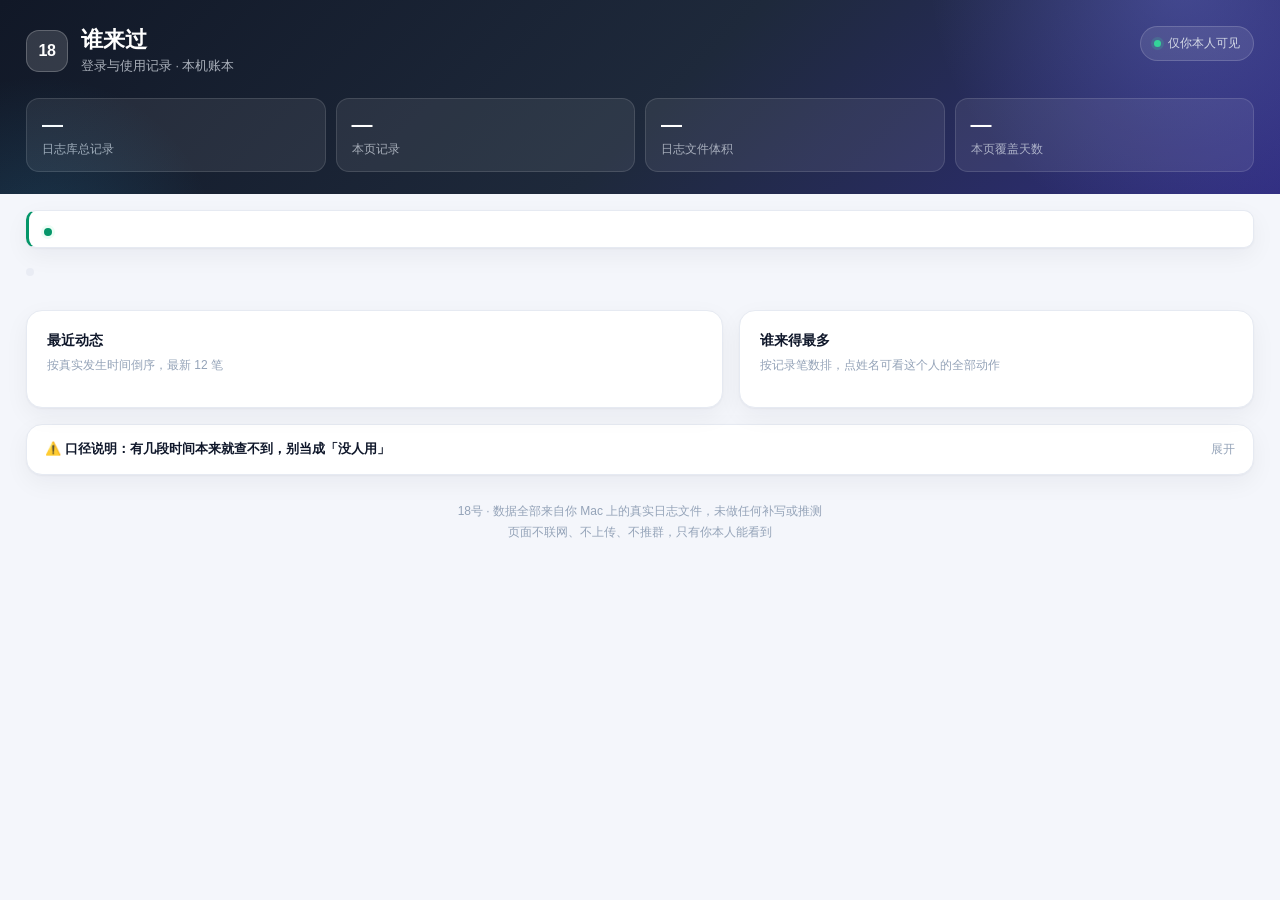
==== server/audit_report_template.html @ f2fed449 "design(audit): 使用记录页整页重构 深色头部+四视图Tab+人物卡+时间线 响应式与键盘可达" ====
<!doctype html>
<html lang="zh-CN">
<head>
<meta charset="utf-8">
<meta name="viewport" content="width=device-width,initial-scale=1">
<title>谁来过 · 登录与使用记录</title>
<style>
:root{
  --ink:#0f172a; --ink2:#475569; --ink3:#94a3b8;
  --bg:#f4f6fb; --surface:#ffffff; --line:#e6eaf2; --line2:#f1f3f9;
  --brand:#4f46e5; --brand-d:#3730a3; --brand-soft:#eef2ff;
  --ok:#059669; --ok-soft:#ecfdf5;
  --warn:#b45309; --warn-soft:#fffbeb;
  --bad:#dc2626; --bad-soft:#fef2f2;
  --info:#2563eb; --info-soft:#eff6ff;
  --purple:#7c3aed; --purple-soft:#f5f3ff;
  --radius:16px; --radius-s:10px;
  --shadow:0 1px 2px rgba(15,23,42,.04), 0 8px 24px rgba(15,23,42,.05);
  --shadow-hover:0 4px 10px rgba(15,23,42,.06), 0 16px 36px rgba(15,23,42,.09);
  --fast:150ms ease; --normal:260ms ease;
}
*{box-sizing:border-box}
[hidden]{display:none!important}
html{-webkit-text-size-adjust:100%}
body{margin:0;background:var(--bg);color:var(--ink);
  font:14px/1.6 -apple-system,BlinkMacSystemFont,"PingFang SC","Microsoft YaHei","Segoe UI",sans-serif;
  -webkit-font-smoothing:antialiased}
:focus-visible{outline:2px solid var(--brand);outline-offset:2px;border-radius:6px}
button,input{font-family:inherit}
.num{font-variant-numeric:tabular-nums;font-feature-settings:"tnum"}

/* ---------- Hero ---------- */
.hero{background:linear-gradient(135deg,#111827 0%,#1e293b 52%,#312e81 100%);color:#fff;position:relative;overflow:hidden}
.hero::before{content:"";position:absolute;width:520px;height:520px;right:-160px;top:-280px;border-radius:50%;
  background:radial-gradient(circle,rgba(129,140,248,.30),rgba(129,140,248,0) 68%);pointer-events:none}
.hero::after{content:"";position:absolute;width:360px;height:360px;left:-140px;bottom:-240px;border-radius:50%;
  background:radial-gradient(circle,rgba(56,189,248,.16),rgba(56,189,248,0) 70%);pointer-events:none}
.hero-in{max-width:1320px;margin:0 auto;padding:26px 26px 22px;position:relative}
.hero-top{display:flex;align-items:flex-start;justify-content:space-between;gap:16px;flex-wrap:wrap}
.brand{display:flex;align-items:center;gap:13px}
.mark{width:42px;height:42px;border-radius:13px;background:rgba(255,255,255,.14);border:1px solid rgba(255,255,255,.22);
  display:grid;place-items:center;font-weight:800;font-size:16px;letter-spacing:-.5px;color:#fff;flex:none}
.brand h1{margin:0;font-size:22px;font-weight:700;letter-spacing:.2px;line-height:1.25}
.brand p{margin:2px 0 0;font-size:12.5px;color:rgba(226,232,240,.72)}
.privacy{display:inline-flex;align-items:center;gap:7px;font-size:12px;color:rgba(226,232,240,.9);
  background:rgba(255,255,255,.09);border:1px solid rgba(255,255,255,.16);padding:7px 13px;border-radius:999px}
.privacy .live{width:7px;height:7px;border-radius:50%;background:#34d399;box-shadow:0 0 0 3px rgba(52,211,153,.18)}
.hero-metrics{display:grid;grid-template-columns:repeat(4,minmax(0,1fr));gap:10px;margin-top:22px}
.hm{background:rgba(255,255,255,.075);border:1px solid rgba(255,255,255,.12);border-radius:13px;padding:12px 15px}
.hm b{display:block;font-size:21px;font-weight:700;line-height:1.25;letter-spacing:.2px}
.hm span{font-size:11.5px;color:rgba(226,232,240,.68)}

/* ---------- Shell ---------- */
.shell{max-width:1320px;margin:0 auto;padding:0 26px 64px}
.fresh{display:flex;align-items:flex-start;gap:10px;margin:16px 0 0;padding:11px 15px;background:var(--surface);
  border:1px solid var(--line);border-left:3px solid var(--ok);border-radius:var(--radius-s);box-shadow:var(--shadow);
  font-size:12.5px;color:var(--ink2);line-height:1.65}
.fresh .live{width:8px;height:8px;border-radius:50%;background:var(--ok);flex:none;margin-top:6px;box-shadow:0 0 0 3px var(--ok-soft)}
.fresh b{color:var(--ink);font-weight:600}
.fresh-body{flex:1;min-width:0}
.fresh-top{display:flex;justify-content:space-between;gap:12px;flex-wrap:wrap}
.fresh-top>span{color:var(--ink2)}
.fresh-meta{margin-top:4px;font-size:11.8px;color:var(--ink3);line-height:1.7}
.fresh-meta b{color:var(--ink2);font-weight:600}

.tabs{display:flex;gap:4px;margin:20px 0 18px;padding:4px;background:#e9ecf4;border-radius:13px;width:fit-content;max-width:100%;overflow-x:auto}
.tab{border:0;background:transparent;color:var(--ink2);padding:9px 18px;border-radius:10px;font-size:13.5px;font-weight:600;
  cursor:pointer;white-space:nowrap;min-height:38px;transition:background var(--fast),color var(--fast),box-shadow var(--fast)}
.tab:hover{color:var(--ink)}
.tab[aria-selected="true"]{background:var(--surface);color:var(--brand-d);box-shadow:0 1px 3px rgba(15,23,42,.10)}
.tab .cnt{display:inline-block;margin-left:6px;font-size:11px;font-weight:700;color:var(--ink3);background:#eef1f7;
  padding:1px 6px;border-radius:999px}
.tab[aria-selected="true"] .cnt{background:var(--brand-soft);color:var(--brand-d)}

h2.sec{font-size:16px;margin:0 0 12px;font-weight:700;display:flex;align-items:center;gap:9px;flex-wrap:wrap}
h2.sec .hint{font-size:12px;font-weight:400;color:var(--ink3)}
.panel{background:var(--surface);border:1px solid var(--line);border-radius:var(--radius);box-shadow:var(--shadow);padding:18px 20px;margin-bottom:16px}
.panel h3{margin:0 0 4px;font-size:14px;font-weight:700}
.panel .cap{margin:0 0 14px;font-size:12px;color:var(--ink3)}

/* ---------- KPI ---------- */
.kpis{display:grid;grid-template-columns:repeat(4,minmax(0,1fr));gap:12px;margin-bottom:16px}
.kpi{background:var(--surface);border:1px solid var(--line);border-radius:var(--radius);padding:17px 18px;
  box-shadow:var(--shadow);position:relative;overflow:hidden}
.kpi::before{content:"";position:absolute;left:0;top:0;bottom:0;width:3px;background:var(--brand)}
.kpi.k-ok::before{background:var(--ok)} .kpi.k-warn::before{background:var(--warn)} .kpi.k-info::before{background:var(--info)}
.kpi .lab{font-size:12px;color:var(--ink2);display:flex;align-items:center;gap:6px}
.kpi .val{font-size:30px;font-weight:700;line-height:1.25;margin:5px 0 1px;letter-spacing:-.5px}
.kpi .sub{font-size:11.5px;color:var(--ink3)}

.grid2{display:grid;grid-template-columns:1.15fr .85fr;gap:16px}
.grid2>.panel{margin-bottom:0}

/* ---------- Timeline ---------- */
.tl{list-style:none;margin:0;padding:0 0 0 4px;max-height:400px;overflow:auto}
.tl-item{display:flex;gap:13px;position:relative;padding:0 0 15px}
.tl-item:not(:last-child)::before{content:"";position:absolute;left:5px;top:13px;bottom:-2px;width:1px;background:var(--line)}
.tl .dot{width:11px;height:11px;border-radius:50%;flex:none;margin-top:5px;background:var(--ink3);
  box-shadow:0 0 0 3px #fff,0 0 0 4px var(--line)}
.tl .dot.s-ok{background:var(--ok)} .tl .dot.s-bad{background:var(--bad)}
.tl .dot.s-info{background:var(--info)} .tl .dot.s-purple{background:var(--purple)}
.tl .dot.s-warn{background:var(--warn)}
.tl-main{min-width:0;flex:1}
.tl-top{display:flex;align-items:center;gap:8px;flex-wrap:wrap}
.tl-top b{font-size:13px;font-weight:650}
.tl-top time{font-size:11.5px;color:var(--ink3);margin-left:auto;font-variant-numeric:tabular-nums;white-space:nowrap}
.tl-sub{font-size:12px;color:var(--ink2);margin-top:2px;overflow:hidden;text-overflow:ellipsis;white-space:nowrap}
.tl-empty{color:var(--ink3);font-size:13px;padding:18px 0}

.pill{display:inline-flex;align-items:center;gap:4px;font-size:11px;font-weight:650;padding:2px 9px;border-radius:999px;
  background:#f1f5f9;color:var(--ink2);white-space:nowrap}
.pill.s-ok{background:var(--ok-soft);color:var(--ok)}
.pill.s-bad{background:var(--bad-soft);color:var(--bad)}
.pill.s-info{background:var(--info-soft);color:var(--info)}
.pill.s-purple{background:var(--purple-soft);color:var(--purple)}
.pill.s-warn{background:var(--warn-soft);color:var(--warn)}
.pill.s-mute{background:#f1f5f9;color:var(--ink2)}

/* ---------- Rank ---------- */
.rank{list-style:none;margin:0;padding:0}
.rank li{display:flex;align-items:center;gap:10px;padding:8px 0;border-bottom:1px solid var(--line2)}
.rank li:last-child{border-bottom:0}
.rank .nm{width:76px;flex:none;font-size:12.5px;font-weight:600;overflow:hidden;text-overflow:ellipsis;white-space:nowrap}
.rank .bar{flex:1;height:7px;border-radius:99px;background:#eef1f7;overflow:hidden}
.rank .bar i{display:block;height:100%;border-radius:99px;background:linear-gradient(90deg,#6366f1,#4f46e5)}
.rank .v{width:34px;text-align:right;font-size:12px;color:var(--ink2);font-variant-numeric:tabular-nums}

/* ---------- 说明折叠 ---------- */
details.notes{background:var(--surface);border:1px solid var(--line);border-radius:var(--radius);box-shadow:var(--shadow);margin-bottom:16px}
details.notes summary{cursor:pointer;padding:14px 18px;font-size:13px;font-weight:650;display:flex;align-items:center;gap:9px;list-style:none}
details.notes summary::-webkit-details-marker{display:none}
details.notes summary::after{content:"展开";margin-left:auto;font-size:11.5px;color:var(--ink3);font-weight:500}
details.notes[open] summary::after{content:"收起"}
details.notes .notes-body{padding:0 18px 16px;border-top:1px solid var(--line2)}
.warnbox{background:var(--bad-soft);border:1px solid #fecaca;border-radius:var(--radius-s);padding:12px 15px;margin-top:14px}
.warnbox h4{margin:0 0 7px;font-size:13px;color:#b91c1c}
.warnbox ul{margin:0;padding-left:19px;color:#991b1b;font-size:12.5px;line-height:1.85}
.okbox{background:var(--ok-soft);border:1px solid #a7f3d0;border-radius:var(--radius-s);padding:11px 15px;margin-top:10px;
  color:#065f46;font-size:12.5px;line-height:1.8}

/* ---------- 人物卡 ---------- */
.people{display:grid;grid-template-columns:repeat(auto-fill,minmax(270px,1fr));gap:12px}
.pcard{background:var(--surface);border:1px solid var(--line);border-radius:var(--radius);box-shadow:var(--shadow);
  padding:15px 16px;cursor:pointer;transition:transform var(--normal),box-shadow var(--normal),border-color var(--normal);text-align:left;width:100%}
.pcard:hover{transform:translateY(-2px);box-shadow:var(--shadow-hover);border-color:#c7d2fe}
.pcard:focus-visible{outline:2px solid var(--brand);outline-offset:2px}
.pc-head{display:flex;align-items:center;gap:10px}
.avatar{width:36px;height:36px;border-radius:11px;background:var(--brand-soft);color:var(--brand-d);
  display:grid;place-items:center;font-weight:700;font-size:14px;flex:none}
.pc-head .who{min-width:0}
.pc-head .who b{display:block;font-size:14px;font-weight:650;overflow:hidden;text-overflow:ellipsis;white-space:nowrap}
.pc-head .who span{font-size:11.5px;color:var(--ink3)}
.pc-stats{display:grid;grid-template-columns:repeat(3,1fr);gap:6px;margin:13px 0 11px;padding:10px 0;
  border-top:1px solid var(--line2);border-bottom:1px solid var(--line2)}
.pc-stats div{text-align:center}
.pc-stats b{display:block;font-size:17px;font-weight:700;line-height:1.3}
.pc-stats span{font-size:11px;color:var(--ink3)}
.pc-last{font-size:12px;color:var(--ink2);min-height:36px;overflow:hidden;display:-webkit-box;-webkit-line-clamp:2;-webkit-box-orient:vertical}
.pc-last em{font-style:normal;color:var(--ink3)}
.pc-foot{display:flex;align-items:center;justify-content:space-between;margin-top:10px;font-size:11.5px;color:var(--brand);font-weight:600}
.pc-foot .dev{color:var(--ink3);font-weight:400;max-width:52%;overflow:hidden;text-overflow:ellipsis;white-space:nowrap}

/* ---------- 表格 ---------- */
.tblwrap{overflow:auto;border-radius:var(--radius);border:1px solid var(--line);background:var(--surface);box-shadow:var(--shadow)}
table{width:100%;border-collapse:separate;border-spacing:0;font-size:13px}
th,td{padding:10px 13px;text-align:left;border-bottom:1px solid var(--line2);white-space:nowrap}
th{background:#fafbfe;color:var(--ink2);font-weight:650;font-size:12px;position:sticky;top:0;z-index:1;
  border-bottom:1px solid var(--line)}
tbody tr:last-child td{border-bottom:0}
tbody tr:hover td{background:#f8faff}
td.num,th.num{text-align:right;font-variant-numeric:tabular-nums}
.muted{color:var(--ink3)}
.tblwrap .empty{text-align:center;color:var(--ink3);padding:30px 0}
.nameinput{border:1px solid var(--line);border-radius:8px;padding:6px 9px;font-size:12px;width:130px;background:#fff;color:var(--ink)}
.nameinput:focus{border-color:var(--brand);outline:none;box-shadow:0 0 0 3px var(--brand-soft)}
.tlink{border:0;background:transparent;color:var(--brand);font-weight:650;font-size:13px;cursor:pointer;padding:2px 4px;border-radius:6px}
.tlink:hover{background:var(--brand-soft)}

/* ---------- 筛选工具条 ---------- */
.toolbar{background:var(--surface);border:1px solid var(--line);border-radius:var(--radius);box-shadow:var(--shadow);padding:14px 16px;margin-bottom:14px}
.frow{display:flex;align-items:center;gap:8px;flex-wrap:wrap;margin-bottom:9px}
.frow:last-child{margin-bottom:0}
.flabel{font-size:11.5px;color:var(--ink3);width:52px;flex:none;font-weight:600}
.fbtn{border:1px solid var(--line);background:#fff;color:var(--ink2);padding:6px 13px;border-radius:999px;
  cursor:pointer;font-size:12.5px;min-height:32px;transition:background var(--fast),color var(--fast),border-color var(--fast)}
.fbtn:hover{border-color:#c7d2fe;color:var(--brand-d)}
.fbtn.on{background:var(--brand);color:#fff;border-color:var(--brand)}
.qinput{border:1px solid var(--line);border-radius:999px;padding:7px 15px;font-size:12.5px;width:260px;background:#fff;color:var(--ink)}
.qinput:focus{border-color:var(--brand);outline:none;box-shadow:0 0 0 3px var(--brand-soft)}
.clear{background:var(--bad-soft);color:var(--bad);border-color:#fecaca}
.clear:hover{background:#fee2e2;color:var(--bad)}
.now{font-size:12.5px;color:var(--ink2);margin:10px 2px 0;font-variant-numeric:tabular-nums}

.foot{margin-top:26px;color:var(--ink3);font-size:12px;text-align:center;line-height:1.8}

@media(max-width:900px){
  .grid2{grid-template-columns:1fr}
  .kpis{grid-template-columns:repeat(2,minmax(0,1fr))}
  .hero-metrics{grid-template-columns:repeat(2,minmax(0,1fr))}
}
@media(max-width:640px){
  .hero-in{padding:20px 16px 18px}
  .shell{padding:0 14px 48px}
  .brand h1{font-size:19px}
  .hero-metrics{gap:8px;margin-top:18px}
  .hm{padding:10px 12px}.hm b{font-size:18px}
  .tabs{width:100%}
  .tab{flex:1;padding:9px 8px;font-size:12.5px}
  h2.sec .hint{flex-basis:100%;font-size:11.5px;line-height:1.5}
  .kpis{gap:9px}.kpi{padding:14px}.kpi .val{font-size:25px}
  .people{grid-template-columns:1fr}
  .panel{padding:15px}
  .frow{gap:6px}.flabel{width:100%}.qinput{width:100%}
  .fbtn{padding:6px 11px;font-size:12px}
  .fresh{font-size:12px}
}
@media(prefers-reduced-motion:reduce){*{transition:none!important;animation:none!important;scroll-behavior:auto!important}}
</style>
</head>
<body>

<header class="hero">
  <div class="hero-in">
    <div class="hero-top">
      <div class="brand">
        <span class="mark">18</span>
        <div><h1 id="heroTitle">谁来过</h1><p id="heroSub">登录与使用记录 · 本机账本</p></div>
      </div>
      <div class="privacy"><span class="live"></span>仅你本人可见</div>
    </div>
    <div class="hero-metrics">
      <div class="hm"><b class="num" id="mTotal">—</b><span>日志库总记录</span></div>
      <div class="hm"><b class="num" id="mShown">—</b><span>本页记录</span></div>
      <div class="hm"><b class="num" id="mSize">—</b><span>日志文件体积</span></div>
      <div class="hm"><b class="num" id="mWindow">—</b><span>本页覆盖天数</span></div>
    </div>
  </div>
</header>

<div class="shell">
  <div class="fresh"><span class="live"></span><div class="fresh-body" id="freshText"></div></div>

  <nav class="tabs" role="tablist" aria-label="视图切换" id="tabs"></nav>

  <!-- 概览 -->
  <section class="panel-view" id="p-overview" data-k="overview" role="tabpanel" aria-labelledby="t-overview">
    <div class="kpis" id="kpis"></div>
    <div class="grid2">
      <div class="panel">
        <h3>最近动态</h3>
        <p class="cap">按真实发生时间倒序，最新 12 笔</p>
        <ul class="tl" id="timeline"></ul>
      </div>
      <div class="panel">
        <h3>谁来得最多</h3>
        <p class="cap">按记录笔数排，点姓名可看这个人的全部动作</p>
        <ul class="rank" id="rank"></ul>
      </div>
    </div>
    <details class="notes" style="margin-top:16px">
      <summary>⚠️ 口径说明：有几段时间本来就查不到，别当成「没人用」</summary>
      <div class="notes-body">
        <div class="warnbox">
          <h4>这些时间段查不到</h4>
          <ul>
            <li><b>库存查询</b>：在「新版留痕」开始之前，登录是网页自己认的，<b>一条记录都没有</b>，历史补不回来。</li>
            <li><b>数据看板</b>：2026-11-12 21:44 改成不联网登录之后，到「新版留痕」开始之前，这段时间也是空的。</li>
            <li>老记录<b>只有「哪个账号 + 什么时候」</b>；2026-11-13 起库存查询新增一笔「做了什么」（搜了什么词、查了哪个串码），只有新记录才有这一列。</li>
            <li>请求经隧道转进 Mac，真实来源地址一律是 127.0.0.1，<b>看不到是谁的手机、在哪个地方</b>；设备编号可在「按设备」里自己备注。</li>
            <li>标「延迟补报」的条目：真实发生时间按手机当时那一刻算，Mac 是后来才收到的，两个时间都列出来了。</li>
            <li><b>本页默认只装最近 30 天</b>：更早的记录一条没删，全在你这台 Mac 的日志文件里；想看哪段时间、哪个人，跟 18号 说一声就单独导一份。</li>
          </ul>
        </div>
        <div class="okbox">✅ 「新版留痕」从 2026-11-13 起生效：登录 / 输错密码 / 退出 / 打开页面会记一笔；库存查询再加<b>搜了什么、查了哪个串码</b>。<b>不记密码、不记库存数值</b>；登录本身仍不联网，断网照样能进。</div>
      </div>
    </details>
  </section>

  <!-- 按人 -->
  <section class="panel-view" id="p-people" data-k="people" role="tabpanel" aria-labelledby="t-people" hidden>
    <h2 class="sec">按人看 <span class="hint">点任意一张卡片 → 直接看这个人进系统后都干了啥</span></h2>
    <div class="people" id="people"></div>
  </section>

  <!-- 按设备 -->
  <section class="panel-view" id="p-devices" data-k="devices" role="tabpanel" aria-labelledby="t-devices" hidden>
    <h2 class="sec">按设备看 <span class="hint">备注只存在你这台电脑的浏览器里，别人看不到</span></h2>
    <div class="tblwrap"><table>
      <thead><tr><th>设备编号</th><th>备注（可改）</th><th class="num">次数</th><th>用过的账号</th><th>最近一次</th><th>设备大概样子</th></tr></thead>
      <tbody id="byDevice"></tbody>
    </table></div>
  </section>

  <!-- 明细 -->
  <section class="panel-view" id="p-detail" data-k="detail" role="tabpanel" aria-labelledby="t-detail" hidden>
    <h2 class="sec">每一笔明细 <span class="hint">全部字段都来自本机真实日志</span></h2>
    <div class="toolbar" id="toolbar"></div>
    <div class="now" id="now"></div>
    <div class="tblwrap"><table>
      <thead><tr><th>真实发生时间</th><th>来源</th><th>系统</th><th>账号</th><th>动作</th><th>做了什么</th><th>门店</th><th>设备</th><th>设备大概样子</th><th>备注</th></tr></thead>
      <tbody id="detail"></tbody>
    </table></div>
  </section>

  <div class="foot">18号 · 数据全部来自你 Mac 上的真实日志文件，未做任何补写或推测<br>页面不联网、不上传、不推群，只有你本人能看到</div>
</div>

<script>
var D = __DATA__;
var M = D.meta || {};
var SYS = D.sysCn || {};
var NAMEKEY = 'sb_audit_device_names_v1';
var names = {};
try { names = JSON.parse(localStorage.getItem(NAMEKEY) || '{}') || {}; } catch (e) { names = {}; }
var TODAY = (D.generatedAt || '').slice(0, 10);

function esc(s) { return String(s == null ? '' : s).replace(/[&<>"']/g, function (c) {
  return { '&': '&amp;', '<': '&lt;', '>': '&gt;', '"': '&quot;', "'": '&#39;' }[c]; }); }
function nm(dev) { return names[dev] || ''; }
function saveNames() { try { localStorage.setItem(NAMEKEY, JSON.stringify(names)); } catch (e) {} }
function sysName(k) { return SYS[k] || k; }
function short(s, n) { s = String(s || ''); return s.length > n ? s.slice(0, n) + '…' : s; }
function num(n) { return String(n).replace(/\B(?=(\d{3})+(?!\d))/g, ','); }

var BIZ = { '搜库存': 1, '查串码': 1, '看明细': 1, '导出': 1, '复制': 1 };
var STYLE = {
  '登录成功': 'ok', '账号或密码错误': 'bad', '尝试太频繁': 'bad',
  '退出登录': 'mute', '打开页面': 'mute',
  '搜库存': 'info', '看明细': 'info', '查串码': 'purple', '导出': 'warn', '复制': 'warn'
};
function isBiz(r) { return !!BIZ[r.act] || !!r.info; }
function styleOf(r) { return STYLE[r.act] || (isBiz(r) ? 'info' : 'mute'); }

/* ---------- 顶部 ---------- */
if (M.person) {
  document.getElementById('heroTitle').textContent = M.person + ' · 使用记录';
  document.getElementById('heroSub').textContent = '专属清单 · 本机账本 · 仅你本人可见';
  document.title = M.person + ' · 使用记录';
}
document.getElementById('mTotal').textContent = num(M.totalAll == null ? D.rows.length : M.totalAll);
document.getElementById('mShown').textContent = num(D.rows.length);
document.getElementById('mSize').textContent = M.logSize || '—';
document.getElementById('mWindow').textContent = M.windowDays ? M.windowDays + ' 天' : '全部';
document.getElementById('freshText').innerHTML =
  '<div class="fresh-top"><b>数据来自本机真实日志</b><span>本页生成：<b>' + esc(D.generatedAt) + '</b></span></div>' +
  '<div class="fresh-meta">日志库最后一条真实记录：<b>' + esc(D.lastAt) + '</b> · 最早一条：<b>' + esc(M.earliestAll || '—') + '</b> · ' +
  (M.windowDays
    ? '本页只装最近 ' + M.windowDays + ' 天，更早的记录一条没删，都在日志里，说一声单独导一份。'
    : '本页装了日志库全部历史。') + '</div>';

/* ---------- 聚合 ---------- */
var pm = {};
D.rows.forEach(function (r) {
  var k = r.acct || '(空)';
  if (!pm[k]) pm[k] = { name: k, n: 0, login: 0, search: 0, trace: 0, biz: 0,
    last: r.at, lastAct: r.act, lastInfo: r.info, sys: {}, devs: {} };
  var v = pm[k];
  v.n++;
  if (isBiz(r)) {
    v.biz++;
    if (r.act === '搜库存') v.search++;
    else if (r.act === '查串码') v.trace++;
  } else v.login++;
  if (r.at > v.last) { v.last = r.at; v.lastAct = r.act; v.lastInfo = r.info; }
  v.sys[sysName(r.sys)] = 1;
  if (r.dev) v.devs[r.dev] = 1;
});
var peopleByRecent = Object.keys(pm).sort(function (a, b) { return pm[b].last > pm[a].last ? 1 : -1; });
var peopleByCount = Object.keys(pm).sort(function (a, b) { return pm[b].n - pm[a].n; });
var todayRows = D.rows.filter(function (r) { return r.at.slice(0, 10) === TODAY; });
var bizRows = D.rows.filter(isBiz);

/* ---------- KPI ---------- */
var KPIS = [
  ['k-brand', TODAY + ' 当天记录', todayRows.length, '条', '按真实发生时间统计'],
  ['k-ok', '业务动作', bizRows.length, '笔', '搜库存 / 查串码等'],
  ['k-info', '不同账号', D.accounts.length, '个', '本页出现过的姓名'],
  ['k-warn', '不同设备', D.devices.length, '台', '可在「按设备」里备注']
];
document.getElementById('kpis').innerHTML = KPIS.map(function (k) {
  return '<div class="kpi ' + k[0] + '"><div class="lab">' + esc(k[1]) + '</div>' +
    '<div class="val num">' + num(k[2]) + '</div><div class="sub">' + esc(k[3]) + ' · ' + esc(k[4]) + '</div></div>';
}).join('');

/* ---------- 时间线 ---------- */
document.getElementById('timeline').innerHTML = D.rows.slice(0, 12).map(function (r) {
  var extra = [r.info, sysName(r.sys), r.dev && nm(r.dev) ? nm(r.dev) : ''].filter(Boolean).join(' · ');
  return '<li class="tl-item"><span class="dot s-' + styleOf(r) + '"></span><div class="tl-main">' +
    '<div class="tl-top"><b>' + esc(r.acct) + '</b>' +
    '<span class="pill s-' + styleOf(r) + '">' + esc(r.act) + '</span>' +
    (r.delay ? '<span class="pill s-warn">延迟补报</span>' : '') +
    '<time>' + esc(r.at) + '</time></div>' +
    '<div class="tl-sub">' + esc(extra || r.src) + '</div></div></li>';
}).join('') || '<div class="tl-empty">暂无记录</div>';

/* ---------- 排行 ---------- */
var maxN = peopleByCount.length ? pm[peopleByCount[0]].n : 1;
document.getElementById('rank').innerHTML = peopleByCount.slice(0, 7).map(function (k) {
  var v = pm[k];
  return '<li><span class="nm"><button class="tlink" data-person="' + esc(k) + '">' + esc(k) + '</button></span>' +
    '<span class="bar"><i style="width:' + Math.max(4, v.n / maxN * 100) + '%"></i></span>' +
    '<span class="v num">' + v.n + '</span></li>';
}).join('') || '<div class="tl-empty">暂无记录</div>';

/* ---------- 人物卡 ---------- */
document.getElementById('people').innerHTML = peopleByRecent.map(function (k) {
  var v = pm[k], devKeys = Object.keys(v.devs);
  var devLabel = devKeys.map(function (d) { return nm(d) || d.slice(0, 8); }).slice(0, 2).join('、');
  var last = v.lastAct + (v.lastInfo ? ' · ' + v.lastInfo : '');
  return '<button class="pcard" data-person="' + esc(k) + '" aria-label="查看 ' + esc(k) + ' 的全部动作">' +
    '<div class="pc-head"><span class="avatar">' + esc(k.slice(0, 1)) + '</span>' +
    '<span class="who"><b>' + esc(k) + '</b><span>最近 ' + esc(v.last) + '</span></span></div>' +
    '<div class="pc-stats"><div><b class="num">' + v.login + '</b><span>登录 / 退出</span></div>' +
    '<div><b class="num">' + v.search + '</b><span>搜库存</span></div>' +
    '<div><b class="num">' + v.trace + '</b><span>查串码</span></div></div>' +
    '<div class="pc-last"><em>最近做了什么：</em>' + esc(short(last, 52)) + '</div>' +
    '<div class="pc-foot"><span>看全部 ' + v.n + ' 笔 →</span><span class="dev">' + esc(devLabel || '—') + '</span></div>' +
    '</button>';
}).join('') || '<div class="tl-empty">暂无记录</div>';

/* ---------- 设备 ---------- */
var dm = {};
D.rows.forEach(function (r) {
  if (!r.dev) return;
  if (!dm[r.dev]) dm[r.dev] = { n: 0, last: r.at, acct: {}, ua: r.ua };
  dm[r.dev].n++;
  if (r.at > dm[r.dev].last) dm[r.dev].last = r.at;
  dm[r.dev].acct[r.acct] = 1;
});
document.getElementById('byDevice').innerHTML = Object.keys(dm)
  .sort(function (a, b) { return dm[b].last > dm[a].last ? 1 : -1; }).map(function (d) {
    var v = dm[d];
    return '<tr><td><span class="pill s-info">' + esc(d.slice(0, 14)) + '</span></td>' +
      '<td><input class="nameinput" data-dev="' + esc(d) + '" value="' + esc(nm(d)) + '" placeholder="填个名字" aria-label="设备备注"></td>' +
      '<td class="num">' + v.n + '</td><td>' + esc(Object.keys(v.acct).join('、')) + '</td>' +
      '<td class="num">' + esc(v.last) + '</td><td class="muted">' + esc(v.ua) + '</td></tr>';
  }).join('') || '<tr><td colspan="6" class="empty">新版留痕开始后，有人用过就会出现在这里</td></tr>';
document.getElementById('byDevice').addEventListener('input', function (e) {
  if (!e.target.classList.contains('nameinput')) return;
  names[e.target.dataset.dev] = e.target.value.trim();
  saveNames();
  renderDetail();
});

/* ---------- 明细筛选 ---------- */
var st = { sys: 'all', range: 'all', kind: 'all', person: '', q: '' };
var GROUPS = [
  ['sys', '系统', [['all', '全部'], ['board', '数据看板'], ['board_old', '看板(旧版)'], ['inventory', '库存查询'], ['mms', '会员系统']]],
  ['range', '时间', [['all', '本页全部'], ['today', '今天'], ['7', '近 7 天'], ['30', '近 30 天']]],
  ['kind', '动作', [['all', '全部'], ['login', '登录 / 退出'], ['biz', '搜了 / 查了什么']]]
];
function drawToolbar() {
  var h = GROUPS.map(function (g) {
    return '<div class="frow"><span class="flabel">' + g[1] + '</span>' + g[2].map(function (o) {
      return '<button class="fbtn ' + (st[g[0]] === o[0] ? 'on' : '') + '" data-g="' + g[0] + '" data-k="' + o[0] + '">' + o[1] + '</button>';
    }).join('') + '</div>';
  }).join('');
  h += '<div class="frow"><span class="flabel">查找</span>' +
    '<input class="qinput" id="q" type="search" value="' + esc(st.q) + '" placeholder="姓名 / 搜索词 / 串码 / 设备" aria-label="查找记录">' +
    (st.person ? '<button class="fbtn clear" data-clear="1">正在看：' + esc(st.person) + ' × 清除</button>' : '') + '</div>';
  document.getElementById('toolbar').innerHTML = h;
}
function pad(x) { return (x < 10 ? '0' : '') + x; }
function dayStr(d) {
  return d.getFullYear() + '-' + pad(d.getMonth() + 1) + '-' + pad(d.getDate()) + ' ' +
    pad(d.getHours()) + ':' + pad(d.getMinutes()) + ':' + pad(d.getSeconds());
}
function cutoff(range) {
  if (range === 'today') { var d = new Date(); d.setHours(0, 0, 0, 0); return dayStr(d); }
  if (range === '7' || range === '30') return dayStr(new Date(Date.now() - Number(range) * 86400000));
  return '';
}
function renderDetail() {
  var cut = cutoff(st.range), q = st.q.trim().toLowerCase();
  var rows = D.rows.filter(function (r) {
    if (st.sys !== 'all' && r.sys !== st.sys) return false;
    if (st.kind === 'biz' && !isBiz(r)) return false;
    if (st.kind === 'login' && isBiz(r)) return false;
    if (st.person && r.acct !== st.person) return false;
    if (cut && r.at !== '-' && r.at < cut) return false;
    if (q) {
      var hay = [r.at, r.src, sysName(r.sys), r.acct, r.act, r.info, r.store, r.dev, r.ua, nm(r.dev)].join(' ').toLowerCase();
      if (hay.indexOf(q) < 0) return false;
    }
    return true;
  });
  document.getElementById('now').textContent = '当前显示 ' + num(rows.length) + ' 条 / 本页共 ' + num(D.rows.length) + ' 条' +
    (st.person ? '（只看 ' + st.person + '）' : '');
  document.getElementById('detail').innerHTML = rows.map(function (r) {
    var late = r.delay ? ' <span class="pill s-warn" title="Mac 收到时间 ' + esc(r.recv) + '">延迟补报 → ' + esc(r.recv) + '</span>' : '';
    var dev = r.dev ? '<span class="pill s-info">' + esc(r.dev.slice(0, 14)) + '</span>' : '<span class="muted">—</span>';
    return '<tr><td class="num">' + esc(r.at) + late + '</td>' +
      '<td><span class="pill ' + (r.src === '新版留痕' ? 's-ok' : 's-mute') + '">' + esc(r.src) + '</span></td>' +
      '<td>' + esc(sysName(r.sys)) + '</td><td><b>' + esc(r.acct) + '</b></td>' +
      '<td><span class="pill s-' + styleOf(r) + '">' + esc(r.act) + '</span></td>' +
      '<td class="muted">' + esc(r.info || '—') + '</td>' +
      '<td>' + esc(r.store || '—') + '</td><td>' + dev + '</td>' +
      '<td class="muted">' + esc(r.ua) + '</td><td>' + (r.dev && nm(r.dev) ? '<b>' + esc(nm(r.dev)) + '</b>' : '') + '</td></tr>';
  }).join('') || '<tr><td colspan="10" class="empty">这个筛选下暂无记录</td></tr>';
}
document.getElementById('toolbar').addEventListener('click', function (e) {
  if (e.target.tagName !== 'BUTTON') return;
  if (e.target.dataset.clear) st.person = '';
  else { var g = e.target.dataset.g, k = e.target.dataset.k; if (!g) return; st[g] = k; }
  drawToolbar(); renderDetail();
});
document.getElementById('toolbar').addEventListener('input', function (e) {
  if (e.target.id !== 'q') return;
  st.q = e.target.value; renderDetail();
});

/* ---------- Tab ---------- */
var TABS = [['overview', '概览'], ['people', '按人看'], ['devices', '按设备'], ['detail', '每一笔明细']];
function showTab(k) {
  Array.prototype.forEach.call(document.querySelectorAll('.tab'), function (b) {
    b.setAttribute('aria-selected', b.dataset.k === k ? 'true' : 'false');
  });
  Array.prototype.forEach.call(document.querySelectorAll('.panel-view'), function (p) {
    p.hidden = p.dataset.k !== k;
  });
}
document.getElementById('tabs').innerHTML = TABS.map(function (t, i) {
  var c = t[0] === 'people' ? peopleByRecent.length : (t[0] === 'devices' ? Object.keys(dm).length : (t[0] === 'detail' ? D.rows.length : 0));
  return '<button class="tab" id="t-' + t[0] + '" role="tab" data-k="' + t[0] + '" aria-controls="p-' + t[0] + '"' +
    ' aria-selected="' + (i === 0) + '">' + t[1] + (c ? '<span class="cnt num">' + num(c) + '</span>' : '') + '</button>';
}).join('');
document.getElementById('tabs').addEventListener('click', function (e) {
  if (!e.target.classList.contains('tab')) return;
  showTab(e.target.dataset.k);
});
document.getElementById('tabs').addEventListener('keydown', function (e) {
  if (e.key !== 'ArrowLeft' && e.key !== 'ArrowRight') return;
  var bs = Array.prototype.slice.call(document.querySelectorAll('.tab'));
  var i = bs.indexOf(document.activeElement); if (i < 0) return;
  var j = (i + (e.key === 'ArrowRight' ? 1 : -1) + bs.length) % bs.length;
  bs[j].focus(); showTab(bs[j].dataset.k); e.preventDefault();
});

/* 点姓名 / 人物卡 → 明细只看这个人 */
function openPerson(k) {
  st.person = k; st.sys = 'all'; st.range = 'all'; st.kind = 'all'; st.q = '';
  drawToolbar(); renderDetail(); showTab('detail');
  document.getElementById('p-detail').scrollIntoView({ behavior: 'smooth', block: 'start' });
}
document.addEventListener('click', function (e) {
  var el = e.target.closest('[data-person]');
  if (el) openPerson(el.dataset.person);
});

drawToolbar();
renderDetail();
showTab('overview');
</script>
</body>
</html>
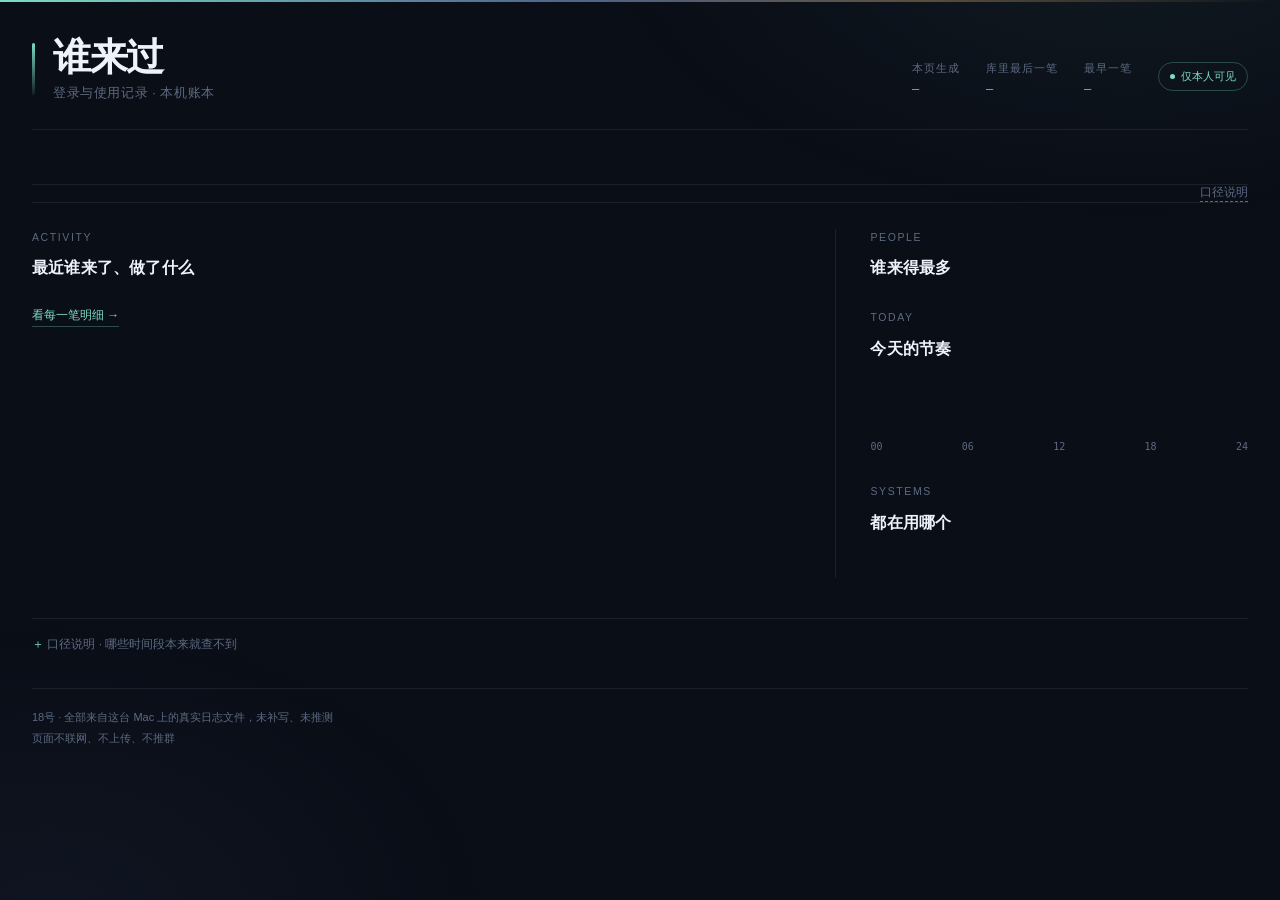
==== commit 255d7a02: "redesign usage ledger: dark editorial layout, activity-first feed, compact mobile header" ====
--- a/server/audit_report_template.html
+++ b/server/audit_report_template.html
@@ -3,298 +3,312 @@
 <head>
 <meta charset="utf-8">
 <meta name="viewport" content="width=device-width,initial-scale=1">
-<title>谁来过 · 登录与使用记录</title>
+<title>谁来过 · 使用记录</title>
 <style>
 :root{
-  --ink:#0f172a; --ink2:#475569; --ink3:#94a3b8;
-  --bg:#f4f6fb; --surface:#ffffff; --line:#e6eaf2; --line2:#f1f3f9;
-  --brand:#4f46e5; --brand-d:#3730a3; --brand-soft:#eef2ff;
-  --ok:#059669; --ok-soft:#ecfdf5;
-  --warn:#b45309; --warn-soft:#fffbeb;
-  --bad:#dc2626; --bad-soft:#fef2f2;
-  --info:#2563eb; --info-soft:#eff6ff;
-  --purple:#7c3aed; --purple-soft:#f5f3ff;
-  --radius:16px; --radius-s:10px;
-  --shadow:0 1px 2px rgba(15,23,42,.04), 0 8px 24px rgba(15,23,42,.05);
-  --shadow-hover:0 4px 10px rgba(15,23,42,.06), 0 16px 36px rgba(15,23,42,.09);
-  --fast:150ms ease; --normal:260ms ease;
+  --bg:#0a0e17; --surface:#111725; --surface2:#161d2d;
+  --line:rgba(255,255,255,.075); --line2:rgba(255,255,255,.045);
+  --ink:#eef2fa; --ink2:#98a6bd; --ink3:#5d6a82;
+  --mint:#7ddcc4; --amber:#f0bd78; --blue:#8ab4f8; --red:#f47b7b;
+  --mono:ui-monospace,SFMono-Regular,"SF Mono",Menlo,Consolas,monospace;
+  --fast:140ms ease;
 }
 *{box-sizing:border-box}
 [hidden]{display:none!important}
-html{-webkit-text-size-adjust:100%}
+html{-webkit-text-size-adjust:100%;scroll-behavior:smooth}
 body{margin:0;background:var(--bg);color:var(--ink);
   font:14px/1.6 -apple-system,BlinkMacSystemFont,"PingFang SC","Microsoft YaHei","Segoe UI",sans-serif;
-  -webkit-font-smoothing:antialiased}
-:focus-visible{outline:2px solid var(--brand);outline-offset:2px;border-radius:6px}
-button,input{font-family:inherit}
-.num{font-variant-numeric:tabular-nums;font-feature-settings:"tnum"}
-
-/* ---------- Hero ---------- */
-.hero{background:linear-gradient(135deg,#111827 0%,#1e293b 52%,#312e81 100%);color:#fff;position:relative;overflow:hidden}
-.hero::before{content:"";position:absolute;width:520px;height:520px;right:-160px;top:-280px;border-radius:50%;
-  background:radial-gradient(circle,rgba(129,140,248,.30),rgba(129,140,248,0) 68%);pointer-events:none}
-.hero::after{content:"";position:absolute;width:360px;height:360px;left:-140px;bottom:-240px;border-radius:50%;
-  background:radial-gradient(circle,rgba(56,189,248,.16),rgba(56,189,248,0) 70%);pointer-events:none}
-.hero-in{max-width:1320px;margin:0 auto;padding:26px 26px 22px;position:relative}
-.hero-top{display:flex;align-items:flex-start;justify-content:space-between;gap:16px;flex-wrap:wrap}
-.brand{display:flex;align-items:center;gap:13px}
-.mark{width:42px;height:42px;border-radius:13px;background:rgba(255,255,255,.14);border:1px solid rgba(255,255,255,.22);
-  display:grid;place-items:center;font-weight:800;font-size:16px;letter-spacing:-.5px;color:#fff;flex:none}
-.brand h1{margin:0;font-size:22px;font-weight:700;letter-spacing:.2px;line-height:1.25}
-.brand p{margin:2px 0 0;font-size:12.5px;color:rgba(226,232,240,.72)}
-.privacy{display:inline-flex;align-items:center;gap:7px;font-size:12px;color:rgba(226,232,240,.9);
-  background:rgba(255,255,255,.09);border:1px solid rgba(255,255,255,.16);padding:7px 13px;border-radius:999px}
-.privacy .live{width:7px;height:7px;border-radius:50%;background:#34d399;box-shadow:0 0 0 3px rgba(52,211,153,.18)}
-.hero-metrics{display:grid;grid-template-columns:repeat(4,minmax(0,1fr));gap:10px;margin-top:22px}
-.hm{background:rgba(255,255,255,.075);border:1px solid rgba(255,255,255,.12);border-radius:13px;padding:12px 15px}
-.hm b{display:block;font-size:21px;font-weight:700;line-height:1.25;letter-spacing:.2px}
-.hm span{font-size:11.5px;color:rgba(226,232,240,.68)}
-
-/* ---------- Shell ---------- */
-.shell{max-width:1320px;margin:0 auto;padding:0 26px 64px}
-.fresh{display:flex;align-items:flex-start;gap:10px;margin:16px 0 0;padding:11px 15px;background:var(--surface);
-  border:1px solid var(--line);border-left:3px solid var(--ok);border-radius:var(--radius-s);box-shadow:var(--shadow);
-  font-size:12.5px;color:var(--ink2);line-height:1.65}
-.fresh .live{width:8px;height:8px;border-radius:50%;background:var(--ok);flex:none;margin-top:6px;box-shadow:0 0 0 3px var(--ok-soft)}
-.fresh b{color:var(--ink);font-weight:600}
-.fresh-body{flex:1;min-width:0}
-.fresh-top{display:flex;justify-content:space-between;gap:12px;flex-wrap:wrap}
-.fresh-top>span{color:var(--ink2)}
-.fresh-meta{margin-top:4px;font-size:11.8px;color:var(--ink3);line-height:1.7}
-.fresh-meta b{color:var(--ink2);font-weight:600}
-
-.tabs{display:flex;gap:4px;margin:20px 0 18px;padding:4px;background:#e9ecf4;border-radius:13px;width:fit-content;max-width:100%;overflow-x:auto}
-.tab{border:0;background:transparent;color:var(--ink2);padding:9px 18px;border-radius:10px;font-size:13.5px;font-weight:600;
-  cursor:pointer;white-space:nowrap;min-height:38px;transition:background var(--fast),color var(--fast),box-shadow var(--fast)}
-.tab:hover{color:var(--ink)}
-.tab[aria-selected="true"]{background:var(--surface);color:var(--brand-d);box-shadow:0 1px 3px rgba(15,23,42,.10)}
-.tab .cnt{display:inline-block;margin-left:6px;font-size:11px;font-weight:700;color:var(--ink3);background:#eef1f7;
-  padding:1px 6px;border-radius:999px}
-.tab[aria-selected="true"] .cnt{background:var(--brand-soft);color:var(--brand-d)}
-
-h2.sec{font-size:16px;margin:0 0 12px;font-weight:700;display:flex;align-items:center;gap:9px;flex-wrap:wrap}
-h2.sec .hint{font-size:12px;font-weight:400;color:var(--ink3)}
-.panel{background:var(--surface);border:1px solid var(--line);border-radius:var(--radius);box-shadow:var(--shadow);padding:18px 20px;margin-bottom:16px}
-.panel h3{margin:0 0 4px;font-size:14px;font-weight:700}
-.panel .cap{margin:0 0 14px;font-size:12px;color:var(--ink3)}
-
-/* ---------- KPI ---------- */
-.kpis{display:grid;grid-template-columns:repeat(4,minmax(0,1fr));gap:12px;margin-bottom:16px}
-.kpi{background:var(--surface);border:1px solid var(--line);border-radius:var(--radius);padding:17px 18px;
-  box-shadow:var(--shadow);position:relative;overflow:hidden}
-.kpi::before{content:"";position:absolute;left:0;top:0;bottom:0;width:3px;background:var(--brand)}
-.kpi.k-ok::before{background:var(--ok)} .kpi.k-warn::before{background:var(--warn)} .kpi.k-info::before{background:var(--info)}
-.kpi .lab{font-size:12px;color:var(--ink2);display:flex;align-items:center;gap:6px}
-.kpi .val{font-size:30px;font-weight:700;line-height:1.25;margin:5px 0 1px;letter-spacing:-.5px}
-.kpi .sub{font-size:11.5px;color:var(--ink3)}
-
-.grid2{display:grid;grid-template-columns:1.15fr .85fr;gap:16px}
-.grid2>.panel{margin-bottom:0}
-
-/* ---------- Timeline ---------- */
-.tl{list-style:none;margin:0;padding:0 0 0 4px;max-height:400px;overflow:auto}
-.tl-item{display:flex;gap:13px;position:relative;padding:0 0 15px}
-.tl-item:not(:last-child)::before{content:"";position:absolute;left:5px;top:13px;bottom:-2px;width:1px;background:var(--line)}
-.tl .dot{width:11px;height:11px;border-radius:50%;flex:none;margin-top:5px;background:var(--ink3);
-  box-shadow:0 0 0 3px #fff,0 0 0 4px var(--line)}
-.tl .dot.s-ok{background:var(--ok)} .tl .dot.s-bad{background:var(--bad)}
-.tl .dot.s-info{background:var(--info)} .tl .dot.s-purple{background:var(--purple)}
-.tl .dot.s-warn{background:var(--warn)}
-.tl-main{min-width:0;flex:1}
-.tl-top{display:flex;align-items:center;gap:8px;flex-wrap:wrap}
-.tl-top b{font-size:13px;font-weight:650}
-.tl-top time{font-size:11.5px;color:var(--ink3);margin-left:auto;font-variant-numeric:tabular-nums;white-space:nowrap}
-.tl-sub{font-size:12px;color:var(--ink2);margin-top:2px;overflow:hidden;text-overflow:ellipsis;white-space:nowrap}
-.tl-empty{color:var(--ink3);font-size:13px;padding:18px 0}
-
-.pill{display:inline-flex;align-items:center;gap:4px;font-size:11px;font-weight:650;padding:2px 9px;border-radius:999px;
-  background:#f1f5f9;color:var(--ink2);white-space:nowrap}
-.pill.s-ok{background:var(--ok-soft);color:var(--ok)}
-.pill.s-bad{background:var(--bad-soft);color:var(--bad)}
-.pill.s-info{background:var(--info-soft);color:var(--info)}
-.pill.s-purple{background:var(--purple-soft);color:var(--purple)}
-.pill.s-warn{background:var(--warn-soft);color:var(--warn)}
-.pill.s-mute{background:#f1f5f9;color:var(--ink2)}
-
-/* ---------- Rank ---------- */
-.rank{list-style:none;margin:0;padding:0}
-.rank li{display:flex;align-items:center;gap:10px;padding:8px 0;border-bottom:1px solid var(--line2)}
-.rank li:last-child{border-bottom:0}
-.rank .nm{width:76px;flex:none;font-size:12.5px;font-weight:600;overflow:hidden;text-overflow:ellipsis;white-space:nowrap}
-.rank .bar{flex:1;height:7px;border-radius:99px;background:#eef1f7;overflow:hidden}
-.rank .bar i{display:block;height:100%;border-radius:99px;background:linear-gradient(90deg,#6366f1,#4f46e5)}
-.rank .v{width:34px;text-align:right;font-size:12px;color:var(--ink2);font-variant-numeric:tabular-nums}
-
-/* ---------- 说明折叠 ---------- */
-details.notes{background:var(--surface);border:1px solid var(--line);border-radius:var(--radius);box-shadow:var(--shadow);margin-bottom:16px}
-details.notes summary{cursor:pointer;padding:14px 18px;font-size:13px;font-weight:650;display:flex;align-items:center;gap:9px;list-style:none}
+  -webkit-font-smoothing:antialiased;min-height:100vh}
+body::before{content:"";position:fixed;inset:0;pointer-events:none;z-index:0;
+  background:radial-gradient(760px 420px at 88% -8%,rgba(125,220,196,.055),transparent 70%),
+             radial-gradient(620px 420px at 4% 102%,rgba(138,180,248,.045),transparent 72%)}
+:focus-visible{outline:2px solid var(--mint);outline-offset:3px;border-radius:3px}
+button,input{font-family:inherit;color:inherit}
+button{background:none;border:0;cursor:pointer;padding:0}
+.num{font-family:var(--mono);font-variant-numeric:tabular-nums}
+.wrap{position:relative;z-index:1;max-width:1280px;margin:0 auto;padding:0 32px 72px}
+.toprule{height:2px;margin:0 -32px 0;
+  background:linear-gradient(90deg,var(--mint),rgba(138,180,248,.55) 42%,rgba(240,189,120,.35) 72%,transparent)}
+
+/* ---------- 报头 ---------- */
+.mast{display:flex;align-items:flex-end;justify-content:space-between;gap:28px;
+  padding:34px 0 26px;border-bottom:1px solid var(--line);flex-wrap:wrap}
+.mast-l{display:flex;align-items:center;gap:18px}
+.rail{width:3px;height:52px;border-radius:2px;background:linear-gradient(180deg,var(--mint),rgba(125,220,196,.08));flex:none}
+.mast h1{margin:0;font-size:38px;line-height:1.15;font-weight:700;letter-spacing:-1.4px}
+.mast .sub{margin-top:3px;font-size:12.5px;color:var(--ink3);letter-spacing:.6px}
+.mast-r{display:flex;gap:26px;flex-wrap:wrap;padding-bottom:4px}
+.stamp{display:flex;flex-direction:column;gap:3px}
+.stamp span{font-size:10.5px;color:var(--ink3);letter-spacing:1px}
+.stamp b{font-family:var(--mono);font-size:12px;font-weight:500;color:var(--ink2);
+  font-variant-numeric:tabular-nums;white-space:nowrap}
+.seal{display:inline-flex;align-items:center;gap:6px;font-size:11px;color:var(--mint);
+  border:1px solid rgba(125,220,196,.28);border-radius:999px;padding:5px 11px;white-space:nowrap;
+  align-self:flex-start;margin-top:2px}
+.seal i{width:5px;height:5px;border-radius:50%;background:var(--mint);display:block}
+
+/* ---------- 数字带 ---------- */
+.strip{display:grid;grid-template-columns:repeat(4,1fr);padding:26px 0 28px;border-bottom:1px solid var(--line)}
+.stat{padding:0 26px;border-left:1px solid var(--line)}
+.stat:first-child{padding-left:0;border-left:0}
+.stat b{display:block;font-family:var(--mono);font-size:32px;font-weight:500;line-height:1.15;
+  letter-spacing:-1px;color:var(--ink);font-variant-numeric:tabular-nums}
+.stat span{display:block;margin-top:5px;font-size:11px;color:var(--ink3);letter-spacing:.8px}
+
+/* ---------- 导航 ---------- */
+.nav{display:flex;align-items:center;gap:30px;border-bottom:1px solid var(--line);
+  margin-bottom:26px;overflow-x:auto;scrollbar-width:none}
+.nav::-webkit-scrollbar{display:none}
+.tab{position:relative;padding:16px 1px 15px;font-size:13.5px;color:var(--ink3);white-space:nowrap;
+  font-weight:600;transition:color var(--fast)}
+.tab:hover{color:var(--ink2)}
+.tab[aria-selected="true"]{color:var(--ink)}
+.tab[aria-selected="true"]::after{content:"";position:absolute;left:0;right:0;bottom:-1px;height:2px;
+  background:var(--mint);border-radius:2px}
+.tab .cnt{font-family:var(--mono);font-size:10.5px;margin-left:7px;color:var(--ink3);font-weight:400}
+.tab[aria-selected="true"] .cnt{color:var(--mint)}
+.nav-end{margin-left:auto;display:flex;align-items:center;gap:16px;padding-left:20px}
+.memo{font-size:11.5px;color:var(--ink3);border-bottom:1px dashed var(--ink3);padding-bottom:1px;white-space:nowrap}
+.memo:hover{color:var(--ink2)}
+
+/* ---------- 通用区块 ---------- */
+.eyebrow{font-size:10.5px;letter-spacing:1.6px;color:var(--ink3);margin:0 0 10px;text-transform:uppercase}
+.sec-t{font-size:16px;font-weight:650;margin:0 0 14px;letter-spacing:.2px}
+.two{display:grid;grid-template-columns:minmax(0,1.62fr) minmax(0,.88fr);gap:44px}
+.side{padding-left:34px;border-left:1px solid var(--line)}
+.sideblk{margin-bottom:28px}
+
+/* ---------- 记录流 ---------- */
+.day{margin-bottom:26px}
+.day-h{display:flex;align-items:baseline;gap:11px;padding-bottom:9px;border-bottom:1px solid var(--line);margin-bottom:2px}
+.day-h b{font-size:15px;font-weight:650;letter-spacing:.2px}
+.day-h .wd{font-size:11px;color:var(--ink3)}
+.day-h .rule{flex:1;height:1px;background:var(--line2)}
+.day-h .cnt{font-family:var(--mono);font-size:11px;color:var(--ink3)}
+.evs{list-style:none;margin:0;padding:0}
+.ev{display:grid;grid-template-columns:66px 12px minmax(0,1fr);gap:12px;align-items:start;
+  padding:10px 8px 10px 0;border-bottom:1px solid var(--line2);border-radius:4px;
+  transition:background var(--fast)}
+.ev:hover{background:rgba(255,255,255,.028)}
+.ev-t{font-family:var(--mono);font-size:12px;color:var(--ink3);padding-top:2px;font-variant-numeric:tabular-nums}
+.ev-d{width:7px;height:7px;border-radius:50%;margin-top:8px;background:var(--ink3)}
+.ev-d.s-ok{background:var(--mint);box-shadow:0 0 0 3px rgba(125,220,196,.10)}
+.ev-d.s-bad{background:var(--red);box-shadow:0 0 0 3px rgba(244,123,123,.10)}
+.ev-d.s-biz{background:var(--blue);box-shadow:0 0 0 3px rgba(138,180,248,.10)}
+.ev-d.s-warn{background:var(--amber)}
+.ev-b{min-width:0}
+.ev-l1{display:flex;align-items:baseline;gap:10px;flex-wrap:wrap}
+.ev-l1 b{font-size:14px;font-weight:650;letter-spacing:.2px}
+.ev-act{font-size:12.5px;color:var(--ink2)}
+.ev-act.s-bad{color:var(--red)} .ev-act.s-ok{color:var(--mint)}
+.ev-sys{font-size:10.5px;color:#7d8ba3;border:1px solid var(--line);border-radius:3px;padding:1px 6px}
+.ev-l2{font-size:12px;color:#7d8ba3;margin-top:3px;overflow:hidden;text-overflow:ellipsis;white-space:nowrap}
+.ev-l2 em{font-style:normal;color:var(--ink2)}
+.more{margin-top:12px;font-size:12px;color:var(--mint);border-bottom:1px solid rgba(125,220,196,.3);padding-bottom:2px}
+.more:hover{color:var(--ink)}
+
+/* ---------- 排行 / 分布 ---------- */
+.rk{display:grid;grid-template-columns:minmax(0,1fr) 84px 36px;gap:10px;align-items:center;
+  padding:7px 0;border-bottom:1px solid var(--line2)}
+.rk:last-child{border-bottom:0}
+.rname{font-size:12.5px;color:var(--ink2);text-align:left;overflow:hidden;text-overflow:ellipsis;white-space:nowrap}
+.rname:hover{color:var(--mint)}
+.rbar{height:3px;background:var(--line);border-radius:2px;overflow:hidden}
+.rbar i{display:block;height:100%;background:linear-gradient(90deg,rgba(125,220,196,.45),var(--mint));border-radius:2px}
+.rk>b{font-family:var(--mono);font-size:11px;font-weight:500;color:var(--ink2);text-align:right}
+
+.spark{display:flex;align-items:flex-end;gap:3px;height:56px;margin:6px 0 8px}
+.spark i{flex:1;min-height:2px;background:linear-gradient(180deg,var(--blue),rgba(138,180,248,.22));
+  border-radius:2px 2px 0 0;opacity:.85}
+.spark i.zero{background:var(--line);opacity:1}
+.spark-ticks{display:flex;justify-content:space-between;font-family:var(--mono);font-size:10px;color:var(--ink3)}
+.dlist{display:flex;flex-direction:column;gap:9px}
+.drow{display:grid;grid-template-columns:76px minmax(0,1fr) 34px;gap:10px;align-items:center;font-size:11.5px;color:var(--ink2)}
+.drow .rbar{height:4px}
+.drow .rbar i{background:linear-gradient(90deg,rgba(240,189,120,.4),var(--amber))}
+.drow>b{font-family:var(--mono);font-size:11px;font-weight:500;text-align:right}
+
+/* ---------- 按人 ---------- */
+.plist{border-top:1px solid var(--line)}
+.prow{display:grid;grid-template-columns:34px minmax(0,1.3fr) repeat(3,66px) 108px 18px;
+  gap:14px;align-items:center;width:100%;text-align:left;padding:13px 8px 13px 0;
+  border-bottom:1px solid var(--line2);transition:background var(--fast)}
+.prow:hover{background:rgba(255,255,255,.028)}
+.av{width:32px;height:32px;border-radius:50%;display:grid;place-items:center;font-size:13px;font-weight:650;
+  background:rgba(125,220,196,.10);color:var(--mint);border:1px solid rgba(125,220,196,.18)}
+.pwho{min-width:0}
+.pwho b{display:block;font-size:13.5px;font-weight:650;overflow:hidden;text-overflow:ellipsis;white-space:nowrap}
+.pwho span{display:block;font-size:11px;color:var(--ink3);margin-top:2px;overflow:hidden;text-overflow:ellipsis;white-space:nowrap}
+.pnum{font-family:var(--mono);font-size:14px;color:var(--ink2);text-align:right}
+.pnum small{display:block;font-family:inherit;font-size:10px;color:var(--ink3);text-align:right}
+.plast{font-size:11px;color:var(--ink3);overflow:hidden;text-overflow:ellipsis;white-space:nowrap}
+.parrow{color:var(--ink3);font-size:15px;text-align:right}
+.prow:hover .parrow{color:var(--mint)}
+
+/* ---------- 表格 ---------- */
+.tblwrap{overflow-x:auto;border-top:1px solid var(--line)}
+table{width:100%;border-collapse:collapse;font-size:12px;white-space:nowrap}
+th{text-align:left;font-size:10.5px;letter-spacing:.8px;color:var(--ink3);font-weight:500;
+  padding:13px 14px 11px 0;border-bottom:1px solid var(--line)}
+td{padding:12px 14px 12px 0;border-bottom:1px solid var(--line2);color:var(--ink2);vertical-align:middle}
+tbody tr:hover td{background:rgba(255,255,255,.022);color:var(--ink)}
+td b{color:var(--ink);font-weight:650}
+td.mono{font-family:var(--mono);color:var(--ink2);font-size:11.5px}
+.muted{color:var(--ink3)}
+.empty{text-align:center;color:var(--ink3);padding:36px 0!important}
+.nameinput{background:transparent;border:0;border-bottom:1px dashed var(--ink3);color:var(--mint);
+  font-size:12px;width:130px;padding:2px 0;outline:none}
+.nameinput::placeholder{color:var(--ink3)}
+.nameinput:focus{border-bottom-color:var(--mint)}
+.tag{display:inline-block;font-size:10.5px;padding:1px 7px;border-radius:3px;border:1px solid var(--line);color:var(--ink3)}
+.tag.s-ok{color:var(--mint);border-color:rgba(125,220,196,.25)}
+.tag.s-bad{color:var(--red);border-color:rgba(244,123,123,.25)}
+.tag.s-biz{color:var(--blue);border-color:rgba(138,180,248,.25)}
+
+/* ---------- 筛选 ---------- */
+.filters{display:flex;flex-wrap:wrap;gap:22px;align-items:center;padding:4px 0 18px}
+.fgrp{display:flex;align-items:center;gap:6px}
+.flabel{font-size:10.5px;color:var(--ink3);letter-spacing:1px;margin-right:4px}
+.fbtn{font-size:11.5px;color:var(--ink3);padding:4px 9px;border-radius:4px;transition:all var(--fast)}
+.fbtn:hover{color:var(--ink2);background:rgba(255,255,255,.05)}
+.fbtn.on{color:var(--bg);background:var(--mint);font-weight:650}
+.qinput{background:var(--surface);border:1px solid var(--line);border-radius:5px;padding:6px 10px;
+  font-size:12px;width:220px;outline:none}
+.qinput:focus{border-color:rgba(125,220,196,.5)}
+.qinput::placeholder{color:var(--ink3)}
+.now{font-family:var(--mono);font-size:11px;color:var(--ink3);padding:0 0 10px}
+
+/* ---------- 口径 / 页脚 ---------- */
+details.notes{margin-top:40px;border-top:1px solid var(--line);padding-top:16px}
+details.notes summary{font-size:12px;color:var(--ink3);cursor:pointer;list-style:none;width:fit-content}
 details.notes summary::-webkit-details-marker{display:none}
-details.notes summary::after{content:"展开";margin-left:auto;font-size:11.5px;color:var(--ink3);font-weight:500}
-details.notes[open] summary::after{content:"收起"}
-details.notes .notes-body{padding:0 18px 16px;border-top:1px solid var(--line2)}
-.warnbox{background:var(--bad-soft);border:1px solid #fecaca;border-radius:var(--radius-s);padding:12px 15px;margin-top:14px}
-.warnbox h4{margin:0 0 7px;font-size:13px;color:#b91c1c}
-.warnbox ul{margin:0;padding-left:19px;color:#991b1b;font-size:12.5px;line-height:1.85}
-.okbox{background:var(--ok-soft);border:1px solid #a7f3d0;border-radius:var(--radius-s);padding:11px 15px;margin-top:10px;
-  color:#065f46;font-size:12.5px;line-height:1.8}
-
-/* ---------- 人物卡 ---------- */
-.people{display:grid;grid-template-columns:repeat(auto-fill,minmax(270px,1fr));gap:12px}
-.pcard{background:var(--surface);border:1px solid var(--line);border-radius:var(--radius);box-shadow:var(--shadow);
-  padding:15px 16px;cursor:pointer;transition:transform var(--normal),box-shadow var(--normal),border-color var(--normal);text-align:left;width:100%}
-.pcard:hover{transform:translateY(-2px);box-shadow:var(--shadow-hover);border-color:#c7d2fe}
-.pcard:focus-visible{outline:2px solid var(--brand);outline-offset:2px}
-.pc-head{display:flex;align-items:center;gap:10px}
-.avatar{width:36px;height:36px;border-radius:11px;background:var(--brand-soft);color:var(--brand-d);
-  display:grid;place-items:center;font-weight:700;font-size:14px;flex:none}
-.pc-head .who{min-width:0}
-.pc-head .who b{display:block;font-size:14px;font-weight:650;overflow:hidden;text-overflow:ellipsis;white-space:nowrap}
-.pc-head .who span{font-size:11.5px;color:var(--ink3)}
-.pc-stats{display:grid;grid-template-columns:repeat(3,1fr);gap:6px;margin:13px 0 11px;padding:10px 0;
-  border-top:1px solid var(--line2);border-bottom:1px solid var(--line2)}
-.pc-stats div{text-align:center}
-.pc-stats b{display:block;font-size:17px;font-weight:700;line-height:1.3}
-.pc-stats span{font-size:11px;color:var(--ink3)}
-.pc-last{font-size:12px;color:var(--ink2);min-height:36px;overflow:hidden;display:-webkit-box;-webkit-line-clamp:2;-webkit-box-orient:vertical}
-.pc-last em{font-style:normal;color:var(--ink3)}
-.pc-foot{display:flex;align-items:center;justify-content:space-between;margin-top:10px;font-size:11.5px;color:var(--brand);font-weight:600}
-.pc-foot .dev{color:var(--ink3);font-weight:400;max-width:52%;overflow:hidden;text-overflow:ellipsis;white-space:nowrap}
-
-/* ---------- 表格 ---------- */
-.tblwrap{overflow:auto;border-radius:var(--radius);border:1px solid var(--line);background:var(--surface);box-shadow:var(--shadow)}
-table{width:100%;border-collapse:separate;border-spacing:0;font-size:13px}
-th,td{padding:10px 13px;text-align:left;border-bottom:1px solid var(--line2);white-space:nowrap}
-th{background:#fafbfe;color:var(--ink2);font-weight:650;font-size:12px;position:sticky;top:0;z-index:1;
-  border-bottom:1px solid var(--line)}
-tbody tr:last-child td{border-bottom:0}
-tbody tr:hover td{background:#f8faff}
-td.num,th.num{text-align:right;font-variant-numeric:tabular-nums}
-.muted{color:var(--ink3)}
-.tblwrap .empty{text-align:center;color:var(--ink3);padding:30px 0}
-.nameinput{border:1px solid var(--line);border-radius:8px;padding:6px 9px;font-size:12px;width:130px;background:#fff;color:var(--ink)}
-.nameinput:focus{border-color:var(--brand);outline:none;box-shadow:0 0 0 3px var(--brand-soft)}
-.tlink{border:0;background:transparent;color:var(--brand);font-weight:650;font-size:13px;cursor:pointer;padding:2px 4px;border-radius:6px}
-.tlink:hover{background:var(--brand-soft)}
-
-/* ---------- 筛选工具条 ---------- */
-.toolbar{background:var(--surface);border:1px solid var(--line);border-radius:var(--radius);box-shadow:var(--shadow);padding:14px 16px;margin-bottom:14px}
-.frow{display:flex;align-items:center;gap:8px;flex-wrap:wrap;margin-bottom:9px}
-.frow:last-child{margin-bottom:0}
-.flabel{font-size:11.5px;color:var(--ink3);width:52px;flex:none;font-weight:600}
-.fbtn{border:1px solid var(--line);background:#fff;color:var(--ink2);padding:6px 13px;border-radius:999px;
-  cursor:pointer;font-size:12.5px;min-height:32px;transition:background var(--fast),color var(--fast),border-color var(--fast)}
-.fbtn:hover{border-color:#c7d2fe;color:var(--brand-d)}
-.fbtn.on{background:var(--brand);color:#fff;border-color:var(--brand)}
-.qinput{border:1px solid var(--line);border-radius:999px;padding:7px 15px;font-size:12.5px;width:260px;background:#fff;color:var(--ink)}
-.qinput:focus{border-color:var(--brand);outline:none;box-shadow:0 0 0 3px var(--brand-soft)}
-.clear{background:var(--bad-soft);color:var(--bad);border-color:#fecaca}
-.clear:hover{background:#fee2e2;color:var(--bad)}
-.now{font-size:12.5px;color:var(--ink2);margin:10px 2px 0;font-variant-numeric:tabular-nums}
-
-.foot{margin-top:26px;color:var(--ink3);font-size:12px;text-align:center;line-height:1.8}
-
-@media(max-width:900px){
-  .grid2{grid-template-columns:1fr}
-  .kpis{grid-template-columns:repeat(2,minmax(0,1fr))}
-  .hero-metrics{grid-template-columns:repeat(2,minmax(0,1fr))}
-}
-@media(max-width:640px){
-  .hero-in{padding:20px 16px 18px}
-  .shell{padding:0 14px 48px}
-  .brand h1{font-size:19px}
-  .hero-metrics{gap:8px;margin-top:18px}
-  .hm{padding:10px 12px}.hm b{font-size:18px}
-  .tabs{width:100%}
-  .tab{flex:1;padding:9px 8px;font-size:12.5px}
-  h2.sec .hint{flex-basis:100%;font-size:11.5px;line-height:1.5}
-  .kpis{gap:9px}.kpi{padding:14px}.kpi .val{font-size:25px}
-  .people{grid-template-columns:1fr}
-  .panel{padding:15px}
-  .frow{gap:6px}.flabel{width:100%}.qinput{width:100%}
-  .fbtn{padding:6px 11px;font-size:12px}
-  .fresh{font-size:12px}
-}
-@media(prefers-reduced-motion:reduce){*{transition:none!important;animation:none!important;scroll-behavior:auto!important}}
+details.notes summary::before{content:"＋ ";color:var(--mint)}
+details.notes[open] summary::before{content:"－ "}
+details.notes summary:hover{color:var(--ink2)}
+.notes-body{margin-top:16px;padding:18px 22px;background:var(--surface);border:1px solid var(--line);
+  border-radius:8px;font-size:12px;color:var(--ink2);line-height:1.9;max-width:860px}
+.notes-body ul{margin:0;padding-left:18px}
+.notes-body b{color:var(--ink);font-weight:650}
+.foot{margin-top:34px;padding-top:18px;border-top:1px solid var(--line);
+  font-size:11px;color:var(--ink3);line-height:1.9}
+
+@media(max-width:960px){
+  .wrap{padding:0 20px 56px}
+  .toprule{margin:0 -20px 0}
+  .two{grid-template-columns:1fr;gap:32px}
+  .side{padding-left:0;border-left:0;border-top:1px solid var(--line);padding-top:26px}
+  .sideblk{margin-bottom:26px}
+  .mast{padding:26px 0 20px}
+  .mast h1{font-size:32px}
+  .mast-r{gap:18px;width:100%}
+  .strip{grid-template-columns:repeat(2,1fr);gap:22px 0;padding:22px 0}
+  .stat:nth-child(3){padding-left:0;border-left:0}
+  .stat b{font-size:27px}
+  .nav{gap:22px}
+  .nav-end{margin-left:auto}
+  .prow{grid-template-columns:30px minmax(0,1fr) repeat(3,54px) 16px;gap:9px}
+  .plast{display:none}
+  .filters{gap:14px}
+  .qinput{width:100%}
+}
+@media(max-width:520px){
+  .mast{padding:20px 0 16px;gap:14px}
+  .mast h1{font-size:29px}
+  .mast-r{display:grid;grid-template-columns:repeat(3,minmax(0,1fr));gap:8px;width:100%}
+  .stamp{flex-direction:column;gap:2px;align-items:flex-start}
+  .stamp span{min-width:0;font-size:9px;letter-spacing:.5px}
+  .stamp b{font-size:9px;white-space:nowrap;line-height:1.45;letter-spacing:-.3px}
+  .seal{display:none}
+  .strip{gap:14px 0;padding:18px 0}
+  .stat b{font-size:24px}
+  .nav{gap:18px;margin-bottom:20px}
+  .nav-end{display:none}
+  .ev{grid-template-columns:56px 10px minmax(0,1fr);gap:8px}
+  .ev-t{font-size:10.5px}
+  .prow{grid-template-columns:28px minmax(0,1fr) 54px 16px;gap:8px}
+  .pnum:nth-of-type(4),.pnum:nth-of-type(5){display:none}
+  .filters{flex-direction:column;align-items:flex-start}
+}
 </style>
 </head>
 <body>
-
-<header class="hero">
-  <div class="hero-in">
-    <div class="hero-top">
-      <div class="brand">
-        <span class="mark">18</span>
-        <div><h1 id="heroTitle">谁来过</h1><p id="heroSub">登录与使用记录 · 本机账本</p></div>
+<div class="wrap">
+  <div class="toprule"></div>
+
+  <header class="mast">
+    <div class="mast-l">
+      <span class="rail"></span>
+      <div>
+        <h1 id="heroTitle">谁来过</h1>
+        <div class="sub" id="heroSub">登录与使用记录 · 本机账本</div>
       </div>
-      <div class="privacy"><span class="live"></span>仅你本人可见</div>
     </div>
-    <div class="hero-metrics">
-      <div class="hm"><b class="num" id="mTotal">—</b><span>日志库总记录</span></div>
-      <div class="hm"><b class="num" id="mShown">—</b><span>本页记录</span></div>
-      <div class="hm"><b class="num" id="mSize">—</b><span>日志文件体积</span></div>
-      <div class="hm"><b class="num" id="mWindow">—</b><span>本页覆盖天数</span></div>
+    <div class="mast-r">
+      <div class="stamp"><span>本页生成</span><b id="stampGen">—</b></div>
+      <div class="stamp"><span>库里最后一笔</span><b id="stampLast">—</b></div>
+      <div class="stamp"><span>最早一笔</span><b id="stampEarliest">—</b></div>
+      <div class="seal"><i></i>仅本人可见</div>
     </div>
-  </div>
-</header>
-
-<div class="shell">
-  <div class="fresh"><span class="live"></span><div class="fresh-body" id="freshText"></div></div>
-
-  <nav class="tabs" role="tablist" aria-label="视图切换" id="tabs"></nav>
+  </header>
+
+  <div class="strip" id="strip"></div>
+
+  <nav class="nav" role="tablist" aria-label="视图切换" id="tabs">
+    <div class="nav-end"><button class="memo" id="memoBtn" aria-expanded="false">口径说明</button></div>
+  </nav>
 
   <!-- 概览 -->
   <section class="panel-view" id="p-overview" data-k="overview" role="tabpanel" aria-labelledby="t-overview">
-    <div class="kpis" id="kpis"></div>
-    <div class="grid2">
-      <div class="panel">
-        <h3>最近动态</h3>
-        <p class="cap">按真实发生时间倒序，最新 12 笔</p>
-        <ul class="tl" id="timeline"></ul>
+    <div class="two">
+      <div>
+        <div class="eyebrow">Activity</div>
+        <h2 class="sec-t">最近谁来了、做了什么</h2>
+        <div id="feed"></div>
+        <button class="more" id="moreBtn">看每一笔明细 →</button>
       </div>
-      <div class="panel">
-        <h3>谁来得最多</h3>
-        <p class="cap">按记录笔数排，点姓名可看这个人的全部动作</p>
-        <ul class="rank" id="rank"></ul>
-      </div>
+      <aside class="side">
+        <div class="sideblk">
+          <div class="eyebrow">People</div>
+          <h2 class="sec-t">谁来得最多</h2>
+          <div id="rank"></div>
+        </div>
+        <div class="sideblk">
+          <div class="eyebrow">Today</div>
+          <h2 class="sec-t">今天的节奏</h2>
+          <div class="spark" id="spark"></div>
+          <div class="spark-ticks"><span>00</span><span>06</span><span>12</span><span>18</span><span>24</span></div>
+        </div>
+        <div class="sideblk">
+          <div class="eyebrow">Systems</div>
+          <h2 class="sec-t">都在用哪个</h2>
+          <div class="dlist" id="dist"></div>
+        </div>
+      </aside>
     </div>
-    <details class="notes" style="margin-top:16px">
-      <summary>⚠️ 口径说明：有几段时间本来就查不到，别当成「没人用」</summary>
-      <div class="notes-body">
-        <div class="warnbox">
-          <h4>这些时间段查不到</h4>
-          <ul>
-            <li><b>库存查询</b>：在「新版留痕」开始之前，登录是网页自己认的，<b>一条记录都没有</b>，历史补不回来。</li>
-            <li><b>数据看板</b>：2026-11-12 21:44 改成不联网登录之后，到「新版留痕」开始之前，这段时间也是空的。</li>
-            <li>老记录<b>只有「哪个账号 + 什么时候」</b>；2026-11-13 起库存查询新增一笔「做了什么」（搜了什么词、查了哪个串码），只有新记录才有这一列。</li>
-            <li>请求经隧道转进 Mac，真实来源地址一律是 127.0.0.1，<b>看不到是谁的手机、在哪个地方</b>；设备编号可在「按设备」里自己备注。</li>
-            <li>标「延迟补报」的条目：真实发生时间按手机当时那一刻算，Mac 是后来才收到的，两个时间都列出来了。</li>
-            <li><b>本页默认只装最近 30 天</b>：更早的记录一条没删，全在你这台 Mac 的日志文件里；想看哪段时间、哪个人，跟 18号 说一声就单独导一份。</li>
-          </ul>
-        </div>
-        <div class="okbox">✅ 「新版留痕」从 2026-11-13 起生效：登录 / 输错密码 / 退出 / 打开页面会记一笔；库存查询再加<b>搜了什么、查了哪个串码</b>。<b>不记密码、不记库存数值</b>；登录本身仍不联网，断网照样能进。</div>
-      </div>
-    </details>
   </section>
 
   <!-- 按人 -->
   <section class="panel-view" id="p-people" data-k="people" role="tabpanel" aria-labelledby="t-people" hidden>
-    <h2 class="sec">按人看 <span class="hint">点任意一张卡片 → 直接看这个人进系统后都干了啥</span></h2>
-    <div class="people" id="people"></div>
+    <div class="eyebrow">People</div>
+    <h2 class="sec-t">按人看</h2>
+    <div class="plist" id="people"></div>
   </section>
 
   <!-- 按设备 -->
   <section class="panel-view" id="p-devices" data-k="devices" role="tabpanel" aria-labelledby="t-devices" hidden>
-    <h2 class="sec">按设备看 <span class="hint">备注只存在你这台电脑的浏览器里，别人看不到</span></h2>
+    <div class="eyebrow">Devices</div>
+    <h2 class="sec-t">按设备看</h2>
     <div class="tblwrap"><table>
-      <thead><tr><th>设备编号</th><th>备注（可改）</th><th class="num">次数</th><th>用过的账号</th><th>最近一次</th><th>设备大概样子</th></tr></thead>
+      <thead><tr><th>设备编号</th><th>备注</th><th>次数</th><th>用过的账号</th><th>最近一次</th><th>设备大概样子</th></tr></thead>
       <tbody id="byDevice"></tbody>
     </table></div>
   </section>
 
   <!-- 明细 -->
   <section class="panel-view" id="p-detail" data-k="detail" role="tabpanel" aria-labelledby="t-detail" hidden>
-    <h2 class="sec">每一笔明细 <span class="hint">全部字段都来自本机真实日志</span></h2>
-    <div class="toolbar" id="toolbar"></div>
+    <div class="eyebrow">Ledger</div>
+    <h2 class="sec-t">每一笔明细</h2>
+    <div class="filters" id="toolbar"></div>
     <div class="now" id="now"></div>
     <div class="tblwrap"><table>
       <thead><tr><th>真实发生时间</th><th>来源</th><th>系统</th><th>账号</th><th>动作</th><th>做了什么</th><th>门店</th><th>设备</th><th>设备大概样子</th><th>备注</th></tr></thead>
@@ -302,7 +316,24 @@
     </table></div>
   </section>
 
-  <div class="foot">18号 · 数据全部来自你 Mac 上的真实日志文件，未做任何补写或推测<br>页面不联网、不上传、不推群，只有你本人能看到</div>
+  <details class="notes" id="notes">
+    <summary>口径说明 · 哪些时间段本来就查不到</summary>
+    <div class="notes-body">
+      <ul>
+        <li><b>库存查询</b>在「新版留痕」开始之前，登录是网页自己认的，<b>一条记录都没有</b>，历史补不回来。</li>
+        <li><b>数据看板</b> 2026-11-12 21:44 改成不联网登录之后，到「新版留痕」开始之前也是空的。</li>
+        <li>老记录只有「哪个账号 + 什么时候」；2026-11-13 起库存查询新增「做了什么」（搜了什么词、查了哪个串码）。</li>
+        <li>请求经隧道转进 Mac，真实来源地址一律是 127.0.0.1，<b>看不到是谁的手机、在哪个地方</b>；设备备注只存在本机浏览器里。</li>
+        <li>标「延迟补报」的条目：真实发生时间按手机当时那一刻算，Mac 是后来才收到的，两个时间都列出来了。</li>
+        <li><b>本页默认只装最近 30 天</b>，更早的记录一条没删，全在这台 Mac 的日志文件里，可以单独导一份。</li>
+      </ul>
+      <div style="margin-top:12px;padding-top:12px;border-top:1px solid var(--line)">
+        ✅ 从 2026-11-13 起记：登录 / 输错密码 / 退出 / 打开页面，库存查询再记<b>搜了什么、查了哪个串码</b>。<b>不记密码、不记库存数值</b>；登录本身仍不联网，断网照样能进。
+      </div>
+    </div>
+  </details>
+
+  <div class="foot">18号 · 全部来自这台 Mac 上的真实日志文件，未补写、未推测<br>页面不联网、不上传、不推群</div>
 </div>
 
 <script>
@@ -323,30 +354,35 @@
 function num(n) { return String(n).replace(/\B(?=(\d{3})+(?!\d))/g, ','); }
 
 var BIZ = { '搜库存': 1, '查串码': 1, '看明细': 1, '导出': 1, '复制': 1 };
-var STYLE = {
-  '登录成功': 'ok', '账号或密码错误': 'bad', '尝试太频繁': 'bad',
-  '退出登录': 'mute', '打开页面': 'mute',
-  '搜库存': 'info', '看明细': 'info', '查串码': 'purple', '导出': 'warn', '复制': 'warn'
-};
 function isBiz(r) { return !!BIZ[r.act] || !!r.info; }
-function styleOf(r) { return STYLE[r.act] || (isBiz(r) ? 'info' : 'mute'); }
-
-/* ---------- 顶部 ---------- */
+function styleOf(r) {
+  if (r.act === '登录成功') return 'ok';
+  if (r.act === '账号或密码错误' || r.act === '尝试太频繁') return 'bad';
+  if (r.delay) return 'warn';
+  if (isBiz(r)) return 'biz';
+  return '';
+}
+
+/* ---------- 报头 ---------- */
 if (M.person) {
   document.getElementById('heroTitle').textContent = M.person + ' · 使用记录';
-  document.getElementById('heroSub').textContent = '专属清单 · 本机账本 · 仅你本人可见';
+  document.getElementById('heroSub').textContent = '专属清单 · 本机账本';
   document.title = M.person + ' · 使用记录';
 }
-document.getElementById('mTotal').textContent = num(M.totalAll == null ? D.rows.length : M.totalAll);
-document.getElementById('mShown').textContent = num(D.rows.length);
-document.getElementById('mSize').textContent = M.logSize || '—';
-document.getElementById('mWindow').textContent = M.windowDays ? M.windowDays + ' 天' : '全部';
-document.getElementById('freshText').innerHTML =
-  '<div class="fresh-top"><b>数据来自本机真实日志</b><span>本页生成：<b>' + esc(D.generatedAt) + '</b></span></div>' +
-  '<div class="fresh-meta">日志库最后一条真实记录：<b>' + esc(D.lastAt) + '</b> · 最早一条：<b>' + esc(M.earliestAll || '—') + '</b> · ' +
-  (M.windowDays
-    ? '本页只装最近 ' + M.windowDays + ' 天，更早的记录一条没删，都在日志里，说一声单独导一份。'
-    : '本页装了日志库全部历史。') + '</div>';
+document.getElementById('stampGen').textContent = D.generatedAt || '—';
+document.getElementById('stampLast').textContent = D.lastAt || '—';
+document.getElementById('stampEarliest').textContent = M.earliestAll || '—';
+
+var STATS = [
+  [M.totalAll == null ? D.rows.length : M.totalAll, '日志库总记录'],
+  [D.rows.length, '本页记录'],
+  [M.logSize || '—', '日志文件体积'],
+  [M.windowDays ? M.windowDays + ' 天' : '全部', '本页覆盖天数']
+];
+document.getElementById('strip').innerHTML = STATS.map(function (s) {
+  return '<div class="stat"><b class="' + (/^\d/.test(String(s[0])) ? 'num' : '') + '">' +
+    esc(String(s[0]).match(/^\d+$/) ? num(s[0]) : s[0]) + '</b><span>' + esc(s[1]) + '</span></div>';
+}).join('');
 
 /* ---------- 聚合 ---------- */
 var pm = {};
@@ -370,55 +406,82 @@
 var todayRows = D.rows.filter(function (r) { return r.at.slice(0, 10) === TODAY; });
 var bizRows = D.rows.filter(isBiz);
 
-/* ---------- KPI ---------- */
-var KPIS = [
-  ['k-brand', TODAY + ' 当天记录', todayRows.length, '条', '按真实发生时间统计'],
-  ['k-ok', '业务动作', bizRows.length, '笔', '搜库存 / 查串码等'],
-  ['k-info', '不同账号', D.accounts.length, '个', '本页出现过的姓名'],
-  ['k-warn', '不同设备', D.devices.length, '台', '可在「按设备」里备注']
-];
-document.getElementById('kpis').innerHTML = KPIS.map(function (k) {
-  return '<div class="kpi ' + k[0] + '"><div class="lab">' + esc(k[1]) + '</div>' +
-    '<div class="val num">' + num(k[2]) + '</div><div class="sub">' + esc(k[3]) + ' · ' + esc(k[4]) + '</div></div>';
+/* ---------- 记录流（首屏主角） ---------- */
+var WD = ['星期日','星期一','星期二','星期三','星期四','星期五','星期六'];
+function dayLabel(s) {
+  var p = s.slice(0, 10).split('-');
+  var d = new Date(+p[0], +p[1] - 1, +p[2]);
+  return { md: (+p[1]) + '月' + (+p[2]) + '日', wd: isNaN(d.getTime()) ? '' : WD[d.getDay()] };
+}
+var groups = {}, order = [], dayTotal = {};
+D.rows.forEach(function (r) {
+  var k = (r.at || '').slice(0, 10) || '未知日期';
+  if (!groups[k]) { groups[k] = []; order.push(k); }
+  groups[k].push(r); dayTotal[k] = (dayTotal[k] || 0) + 1;
+});
+document.getElementById('feed').innerHTML = order.slice(0, 4).map(function (k) {
+  var L = dayLabel(k), list = groups[k].slice(0, 10), rest = groups[k].length - list.length;
+  return '<div class="day"><div class="day-h"><b>' + esc(L.md) + '</b><span class="wd">' + esc(L.wd) +
+    (k === TODAY ? ' · 今天' : '') + '</span><span class="rule"></span><span class="cnt">' + dayTotal[k] + ' 笔</span></div>' +
+    '<ul class="evs">' + list.map(function (r) {
+      var s = styleOf(r);
+      var extra = [r.info, r.dev && nm(r.dev) ? nm(r.dev) : ''].filter(Boolean).join(' · ');
+      return '<li class="ev"><time class="ev-t">' + esc((r.at || '').slice(11) || '—') + '</time>' +
+        '<span class="ev-d ' + (s ? 's-' + s : '') + '"></span><div class="ev-b">' +
+        '<div class="ev-l1"><b>' + esc(r.acct) + '</b>' +
+        '<span class="ev-act ' + (s ? 's-' + s : '') + '">' + esc(r.act) + '</span>' +
+        (r.delay ? '<span class="ev-sys">延迟补报</span>' : '') +
+        '<span class="ev-sys">' + esc(sysName(r.sys)) + '</span></div>' +
+        (extra ? '<div class="ev-l2"><em>' + esc(short(extra, 96)) + '</em></div>' : '') +
+        '</div></li>';
+    }).join('') + '</ul>' +
+    (rest > 0 ? '<button class="more" data-more="1">还有 ' + num(rest) + ' 笔 →</button>' : '') +
+    '</div>';
+}).join('') || '<div class="empty">暂无记录</div>';
+document.getElementById('moreBtn').onclick = function () { showTab('detail'); };
+
+/* ---------- 谁来得最多 ---------- */
+var maxN = peopleByCount.length ? pm[peopleByCount[0]].n : 1;
+document.getElementById('rank').innerHTML = peopleByCount.slice(0, 8).map(function (k) {
+  var v = pm[k];
+  return '<div class="rk"><button class="rname" data-person="' + esc(k) + '">' + esc(k) + '</button>' +
+    '<div class="rbar"><i style="width:' + Math.max(3, v.n / maxN * 100) + '%"></i></div>' +
+    '<b>' + num(v.n) + '</b></div>';
+}).join('') || '<div class="empty">暂无记录</div>';
+
+/* ---------- 今天的节奏 ---------- */
+var hours = new Array(24).fill(0);
+todayRows.forEach(function (r) { var h = +((r.at || '').slice(11, 13)); if (h >= 0 && h < 24) hours[h]++; });
+var maxH = Math.max.apply(null, hours) || 1;
+document.getElementById('spark').innerHTML = hours.map(function (n) {
+  return '<i class="' + (n ? '' : 'zero') + '" style="height:' + (n ? Math.max(10, n / maxH * 100) : 3) + '%" title="' + n + ' 笔"></i>';
 }).join('');
 
-/* ---------- 时间线 ---------- */
-document.getElementById('timeline').innerHTML = D.rows.slice(0, 12).map(function (r) {
-  var extra = [r.info, sysName(r.sys), r.dev && nm(r.dev) ? nm(r.dev) : ''].filter(Boolean).join(' · ');
-  return '<li class="tl-item"><span class="dot s-' + styleOf(r) + '"></span><div class="tl-main">' +
-    '<div class="tl-top"><b>' + esc(r.acct) + '</b>' +
-    '<span class="pill s-' + styleOf(r) + '">' + esc(r.act) + '</span>' +
-    (r.delay ? '<span class="pill s-warn">延迟补报</span>' : '') +
-    '<time>' + esc(r.at) + '</time></div>' +
-    '<div class="tl-sub">' + esc(extra || r.src) + '</div></div></li>';
-}).join('') || '<div class="tl-empty">暂无记录</div>';
-
-/* ---------- 排行 ---------- */
-var maxN = peopleByCount.length ? pm[peopleByCount[0]].n : 1;
-document.getElementById('rank').innerHTML = peopleByCount.slice(0, 7).map(function (k) {
+/* ---------- 系统分布 ---------- */
+var sm = {};
+D.rows.forEach(function (r) { var k = sysName(r.sys); sm[k] = (sm[k] || 0) + 1; });
+var sKeys = Object.keys(sm).sort(function (a, b) { return sm[b] - sm[a]; });
+var maxS = sm[sKeys[0]] || 1;
+document.getElementById('dist').innerHTML = sKeys.map(function (k) {
+  return '<div class="drow"><span>' + esc(k) + '</span><div class="rbar"><i style="width:' + (sm[k] / maxS * 100) + '%"></i></div>' +
+    '<b>' + sm[k] + '</b></div>';
+}).join('') || '<div class="empty">暂无记录</div>';
+
+/* ---------- 按人 ---------- */
+document.getElementById('people').innerHTML = peopleByRecent.map(function (k) {
   var v = pm[k];
-  return '<li><span class="nm"><button class="tlink" data-person="' + esc(k) + '">' + esc(k) + '</button></span>' +
-    '<span class="bar"><i style="width:' + Math.max(4, v.n / maxN * 100) + '%"></i></span>' +
-    '<span class="v num">' + v.n + '</span></li>';
-}).join('') || '<div class="tl-empty">暂无记录</div>';
-
-/* ---------- 人物卡 ---------- */
-document.getElementById('people').innerHTML = peopleByRecent.map(function (k) {
-  var v = pm[k], devKeys = Object.keys(v.devs);
-  var devLabel = devKeys.map(function (d) { return nm(d) || d.slice(0, 8); }).slice(0, 2).join('、');
   var last = v.lastAct + (v.lastInfo ? ' · ' + v.lastInfo : '');
-  return '<button class="pcard" data-person="' + esc(k) + '" aria-label="查看 ' + esc(k) + ' 的全部动作">' +
-    '<div class="pc-head"><span class="avatar">' + esc(k.slice(0, 1)) + '</span>' +
-    '<span class="who"><b>' + esc(k) + '</b><span>最近 ' + esc(v.last) + '</span></span></div>' +
-    '<div class="pc-stats"><div><b class="num">' + v.login + '</b><span>登录 / 退出</span></div>' +
-    '<div><b class="num">' + v.search + '</b><span>搜库存</span></div>' +
-    '<div><b class="num">' + v.trace + '</b><span>查串码</span></div></div>' +
-    '<div class="pc-last"><em>最近做了什么：</em>' + esc(short(last, 52)) + '</div>' +
-    '<div class="pc-foot"><span>看全部 ' + v.n + ' 笔 →</span><span class="dev">' + esc(devLabel || '—') + '</span></div>' +
-    '</button>';
-}).join('') || '<div class="tl-empty">暂无记录</div>';
-
-/* ---------- 设备 ---------- */
+  return '<button class="prow" data-person="' + esc(k) + '" aria-label="查看 ' + esc(k) + ' 的全部动作">' +
+    '<span class="av">' + esc(k.slice(0, 1)) + '</span>' +
+    '<span class="pwho"><b>' + esc(k) + '</b><span>' + esc(short(last, 46)) + '</span></span>' +
+    '<span class="pnum">' + v.login + '<small>登录</small></span>' +
+    '<span class="pnum">' + v.search + '<small>搜库存</small></span>' +
+    '<span class="pnum">' + v.trace + '<small>查串码</small></span>' +
+    '<span class="plast">' + esc(v.last.slice(5)) + '</span>' +
+    '<span class="parrow">→</span></button>';
+}).join('') || '<div class="empty">暂无记录</div>';
+
+/* ---------- 按设备 ---------- */
 var dm = {};
 D.rows.forEach(function (r) {
   if (!r.dev) return;
@@ -430,11 +493,11 @@
 document.getElementById('byDevice').innerHTML = Object.keys(dm)
   .sort(function (a, b) { return dm[b].last > dm[a].last ? 1 : -1; }).map(function (d) {
     var v = dm[d];
-    return '<tr><td><span class="pill s-info">' + esc(d.slice(0, 14)) + '</span></td>' +
+    return '<tr><td><span class="tag s-biz">' + esc(d.slice(0, 14)) + '</span></td>' +
       '<td><input class="nameinput" data-dev="' + esc(d) + '" value="' + esc(nm(d)) + '" placeholder="填个名字" aria-label="设备备注"></td>' +
-      '<td class="num">' + v.n + '</td><td>' + esc(Object.keys(v.acct).join('、')) + '</td>' +
-      '<td class="num">' + esc(v.last) + '</td><td class="muted">' + esc(v.ua) + '</td></tr>';
-  }).join('') || '<tr><td colspan="6" class="empty">新版留痕开始后，有人用过就会出现在这里</td></tr>';
+      '<td class="mono">' + v.n + '</td><td>' + esc(Object.keys(v.acct).join('、')) + '</td>' +
+      '<td class="mono">' + esc(v.last) + '</td><td class="muted">' + esc(short(v.ua, 46)) + '</td></tr>';
+  }).join('') || '<tr><td colspan="6" class="empty">暂无设备记录</td></tr>';
 document.getElementById('byDevice').addEventListener('input', function (e) {
   if (!e.target.classList.contains('nameinput')) return;
   names[e.target.dataset.dev] = e.target.value.trim();
@@ -445,19 +508,19 @@
 /* ---------- 明细筛选 ---------- */
 var st = { sys: 'all', range: 'all', kind: 'all', person: '', q: '' };
 var GROUPS = [
-  ['sys', '系统', [['all', '全部'], ['board', '数据看板'], ['board_old', '看板(旧版)'], ['inventory', '库存查询'], ['mms', '会员系统']]],
-  ['range', '时间', [['all', '本页全部'], ['today', '今天'], ['7', '近 7 天'], ['30', '近 30 天']]],
-  ['kind', '动作', [['all', '全部'], ['login', '登录 / 退出'], ['biz', '搜了 / 查了什么']]]
+  ['sys', '系统', [['all', '全部'], ['board', '数据看板'], ['board_old', '看板旧版'], ['inventory', '库存查询'], ['mms', '会员系统']]],
+  ['range', '时间', [['all', '全部'], ['today', '今天'], ['7', '近 7 天'], ['30', '近 30 天']]],
+  ['kind', '动作', [['all', '全部'], ['login', '登录退出'], ['biz', '搜了查了']]]
 ];
 function drawToolbar() {
   var h = GROUPS.map(function (g) {
-    return '<div class="frow"><span class="flabel">' + g[1] + '</span>' + g[2].map(function (o) {
+    return '<div class="fgrp"><span class="flabel">' + g[1] + '</span>' + g[2].map(function (o) {
       return '<button class="fbtn ' + (st[g[0]] === o[0] ? 'on' : '') + '" data-g="' + g[0] + '" data-k="' + o[0] + '">' + o[1] + '</button>';
     }).join('') + '</div>';
   }).join('');
-  h += '<div class="frow"><span class="flabel">查找</span>' +
+  h += '<div class="fgrp"><span class="flabel">查找</span>' +
     '<input class="qinput" id="q" type="search" value="' + esc(st.q) + '" placeholder="姓名 / 搜索词 / 串码 / 设备" aria-label="查找记录">' +
-    (st.person ? '<button class="fbtn clear" data-clear="1">正在看：' + esc(st.person) + ' × 清除</button>' : '') + '</div>';
+    (st.person ? '<button class="fbtn on" data-clear="1">只看 ' + esc(st.person) + ' ×</button>' : '') + '</div>';
   document.getElementById('toolbar').innerHTML = h;
 }
 function pad(x) { return (x < 10 ? '0' : '') + x; }
@@ -487,15 +550,16 @@
   document.getElementById('now').textContent = '当前显示 ' + num(rows.length) + ' 条 / 本页共 ' + num(D.rows.length) + ' 条' +
     (st.person ? '（只看 ' + st.person + '）' : '');
   document.getElementById('detail').innerHTML = rows.map(function (r) {
-    var late = r.delay ? ' <span class="pill s-warn" title="Mac 收到时间 ' + esc(r.recv) + '">延迟补报 → ' + esc(r.recv) + '</span>' : '';
-    var dev = r.dev ? '<span class="pill s-info">' + esc(r.dev.slice(0, 14)) + '</span>' : '<span class="muted">—</span>';
-    return '<tr><td class="num">' + esc(r.at) + late + '</td>' +
-      '<td><span class="pill ' + (r.src === '新版留痕' ? 's-ok' : 's-mute') + '">' + esc(r.src) + '</span></td>' +
+    var s = styleOf(r);
+    var late = r.delay ? ' <span class="tag">延迟补报 → ' + esc(r.recv) + '</span>' : '';
+    var dev = r.dev ? '<span class="tag s-biz">' + esc(r.dev.slice(0, 14)) + '</span>' : '<span class="muted">—</span>';
+    return '<tr><td class="mono">' + esc(r.at) + late + '</td>' +
+      '<td><span class="tag ' + (r.src === '新版留痕' ? 's-ok' : '') + '">' + esc(r.src) + '</span></td>' +
       '<td>' + esc(sysName(r.sys)) + '</td><td><b>' + esc(r.acct) + '</b></td>' +
-      '<td><span class="pill s-' + styleOf(r) + '">' + esc(r.act) + '</span></td>' +
+      '<td><span class="tag ' + (s ? 's-' + s : '') + '">' + esc(r.act) + '</span></td>' +
       '<td class="muted">' + esc(r.info || '—') + '</td>' +
       '<td>' + esc(r.store || '—') + '</td><td>' + dev + '</td>' +
-      '<td class="muted">' + esc(r.ua) + '</td><td>' + (r.dev && nm(r.dev) ? '<b>' + esc(nm(r.dev)) + '</b>' : '') + '</td></tr>';
+      '<td class="muted">' + esc(short(r.ua, 40)) + '</td><td>' + (r.dev && nm(r.dev) ? '<b>' + esc(nm(r.dev)) + '</b>' : '') + '</td></tr>';
   }).join('') || '<tr><td colspan="10" class="empty">这个筛选下暂无记录</td></tr>';
 }
 document.getElementById('toolbar').addEventListener('click', function (e) {
@@ -509,7 +573,7 @@
   st.q = e.target.value; renderDetail();
 });
 
-/* ---------- Tab ---------- */
+/* ---------- 导航 ---------- */
 var TABS = [['overview', '概览'], ['people', '按人看'], ['devices', '按设备'], ['detail', '每一笔明细']];
 function showTab(k) {
   Array.prototype.forEach.call(document.querySelectorAll('.tab'), function (b) {
@@ -519,11 +583,13 @@
     p.hidden = p.dataset.k !== k;
   });
 }
-document.getElementById('tabs').innerHTML = TABS.map(function (t, i) {
+var tabHtml = TABS.map(function (t, i) {
   var c = t[0] === 'people' ? peopleByRecent.length : (t[0] === 'devices' ? Object.keys(dm).length : (t[0] === 'detail' ? D.rows.length : 0));
   return '<button class="tab" id="t-' + t[0] + '" role="tab" data-k="' + t[0] + '" aria-controls="p-' + t[0] + '"' +
-    ' aria-selected="' + (i === 0) + '">' + t[1] + (c ? '<span class="cnt num">' + num(c) + '</span>' : '') + '</button>';
+    ' aria-selected="' + (i === 0) + '">' + t[1] + (c ? '<span class="cnt">' + num(c) + '</span>' : '') + '</button>';
 }).join('');
+var navEnd = document.querySelector('.nav-end');
+document.getElementById('tabs').insertAdjacentHTML('afterbegin', tabHtml);
 document.getElementById('tabs').addEventListener('click', function (e) {
   if (!e.target.classList.contains('tab')) return;
   showTab(e.target.dataset.k);
@@ -535,8 +601,14 @@
   var j = (i + (e.key === 'ArrowRight' ? 1 : -1) + bs.length) % bs.length;
   bs[j].focus(); showTab(bs[j].dataset.k); e.preventDefault();
 });
-
-/* 点姓名 / 人物卡 → 明细只看这个人 */
+document.getElementById('memoBtn').addEventListener('click', function () {
+  var d = document.getElementById('notes');
+  d.open = !d.open;
+  this.setAttribute('aria-expanded', d.open ? 'true' : 'false');
+  if (d.open) d.scrollIntoView({ behavior: 'smooth', block: 'start' });
+});
+
+/* 点姓名 / 人物行 → 明细只看这个人 */
 function openPerson(k) {
   st.person = k; st.sys = 'all'; st.range = 'all'; st.kind = 'all'; st.q = '';
   drawToolbar(); renderDetail(); showTab('detail');
@@ -544,7 +616,11 @@
 }
 document.addEventListener('click', function (e) {
   var el = e.target.closest('[data-person]');
-  if (el) openPerson(el.dataset.person);
+  if (el) { openPerson(el.dataset.person); return; }
+  if (e.target.closest('[data-more]')) {
+    st.person = ''; st.range = 'all'; st.sys = 'all'; st.kind = 'all'; st.q = '';
+    drawToolbar(); renderDetail(); showTab('detail');
+  }
 });
 
 drawToolbar();
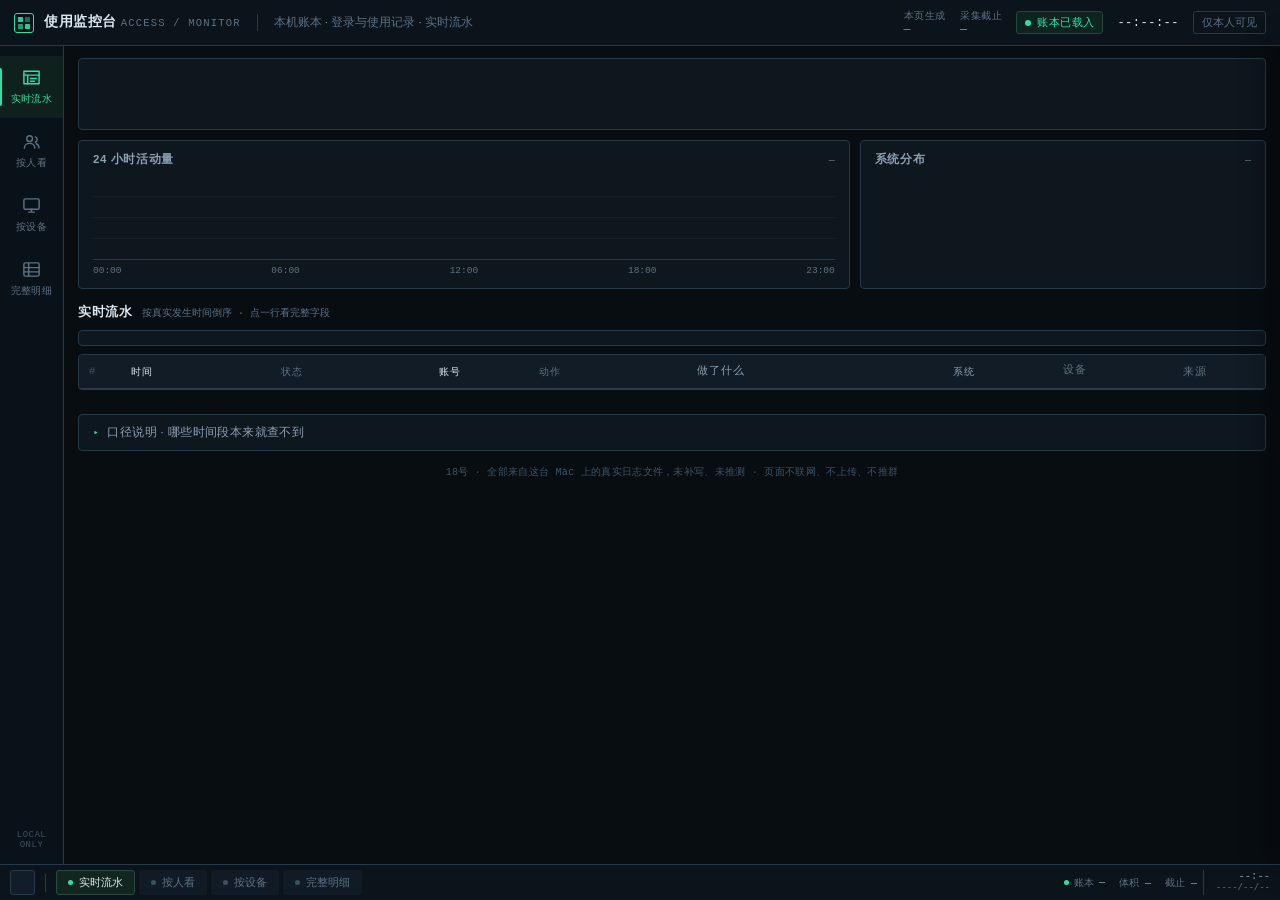
==== commit 72b234c4: "redesign usage ledger as admin monitoring console: rail+taskbar, live log table, KPI strip, 24h char" ====
--- a/server/audit_report_template.html
+++ b/server/audit_report_template.html
@@ -1,319 +1,353 @@
-<!doctype html>
+<!DOCTYPE html>
 <html lang="zh-CN">
 <head>
 <meta charset="utf-8">
-<meta name="viewport" content="width=device-width,initial-scale=1">
-<title>谁来过 · 使用记录</title>
+<meta name="viewport" content="width=device-width, initial-scale=1, viewport-fit=cover">
+<title>使用监控台 · 本机账本</title>
 <style>
 :root{
-  --bg:#0a0e17; --surface:#111725; --surface2:#161d2d;
-  --line:rgba(255,255,255,.075); --line2:rgba(255,255,255,.045);
-  --ink:#eef2fa; --ink2:#98a6bd; --ink3:#5d6a82;
-  --mint:#7ddcc4; --amber:#f0bd78; --blue:#8ab4f8; --red:#f47b7b;
-  --mono:ui-monospace,SFMono-Regular,"SF Mono",Menlo,Consolas,monospace;
-  --fast:140ms ease;
+  --bg:#080d12; --panel:#0e161e; --panel2:#111c26; --panel3:#15222d;
+  --line:#1a2a36; --line2:#263a49;
+  --ink:#dce8f2; --ink2:#8ba1b5; --ink3:#5c7387;
+  --ok:#2fe0a5; --biz:#4aa8ff; --warn:#f2b43f; --bad:#ff5f6d;
+  --mono:ui-monospace,SFMono-Regular,Menlo,Consolas,"Liberation Mono",monospace;
 }
 *{box-sizing:border-box}
-[hidden]{display:none!important}
-html{-webkit-text-size-adjust:100%;scroll-behavior:smooth}
-body{margin:0;background:var(--bg);color:var(--ink);
-  font:14px/1.6 -apple-system,BlinkMacSystemFont,"PingFang SC","Microsoft YaHei","Segoe UI",sans-serif;
-  -webkit-font-smoothing:antialiased;min-height:100vh}
-body::before{content:"";position:fixed;inset:0;pointer-events:none;z-index:0;
-  background:radial-gradient(760px 420px at 88% -8%,rgba(125,220,196,.055),transparent 70%),
-             radial-gradient(620px 420px at 4% 102%,rgba(138,180,248,.045),transparent 72%)}
-:focus-visible{outline:2px solid var(--mint);outline-offset:3px;border-radius:3px}
-button,input{font-family:inherit;color:inherit}
-button{background:none;border:0;cursor:pointer;padding:0}
-.num{font-family:var(--mono);font-variant-numeric:tabular-nums}
-.wrap{position:relative;z-index:1;max-width:1280px;margin:0 auto;padding:0 32px 72px}
-.toprule{height:2px;margin:0 -32px 0;
-  background:linear-gradient(90deg,var(--mint),rgba(138,180,248,.55) 42%,rgba(240,189,120,.35) 72%,transparent)}
-
-/* ---------- 报头 ---------- */
-.mast{display:flex;align-items:flex-end;justify-content:space-between;gap:28px;
-  padding:34px 0 26px;border-bottom:1px solid var(--line);flex-wrap:wrap}
-.mast-l{display:flex;align-items:center;gap:18px}
-.rail{width:3px;height:52px;border-radius:2px;background:linear-gradient(180deg,var(--mint),rgba(125,220,196,.08));flex:none}
-.mast h1{margin:0;font-size:38px;line-height:1.15;font-weight:700;letter-spacing:-1.4px}
-.mast .sub{margin-top:3px;font-size:12.5px;color:var(--ink3);letter-spacing:.6px}
-.mast-r{display:flex;gap:26px;flex-wrap:wrap;padding-bottom:4px}
-.stamp{display:flex;flex-direction:column;gap:3px}
-.stamp span{font-size:10.5px;color:var(--ink3);letter-spacing:1px}
-.stamp b{font-family:var(--mono);font-size:12px;font-weight:500;color:var(--ink2);
-  font-variant-numeric:tabular-nums;white-space:nowrap}
-.seal{display:inline-flex;align-items:center;gap:6px;font-size:11px;color:var(--mint);
-  border:1px solid rgba(125,220,196,.28);border-radius:999px;padding:5px 11px;white-space:nowrap;
-  align-self:flex-start;margin-top:2px}
-.seal i{width:5px;height:5px;border-radius:50%;background:var(--mint);display:block}
-
-/* ---------- 数字带 ---------- */
-.strip{display:grid;grid-template-columns:repeat(4,1fr);padding:26px 0 28px;border-bottom:1px solid var(--line)}
-.stat{padding:0 26px;border-left:1px solid var(--line)}
-.stat:first-child{padding-left:0;border-left:0}
-.stat b{display:block;font-family:var(--mono);font-size:32px;font-weight:500;line-height:1.15;
-  letter-spacing:-1px;color:var(--ink);font-variant-numeric:tabular-nums}
-.stat span{display:block;margin-top:5px;font-size:11px;color:var(--ink3);letter-spacing:.8px}
-
-/* ---------- 导航 ---------- */
-.nav{display:flex;align-items:center;gap:30px;border-bottom:1px solid var(--line);
-  margin-bottom:26px;overflow-x:auto;scrollbar-width:none}
-.nav::-webkit-scrollbar{display:none}
-.tab{position:relative;padding:16px 1px 15px;font-size:13.5px;color:var(--ink3);white-space:nowrap;
-  font-weight:600;transition:color var(--fast)}
-.tab:hover{color:var(--ink2)}
-.tab[aria-selected="true"]{color:var(--ink)}
-.tab[aria-selected="true"]::after{content:"";position:absolute;left:0;right:0;bottom:-1px;height:2px;
-  background:var(--mint);border-radius:2px}
-.tab .cnt{font-family:var(--mono);font-size:10.5px;margin-left:7px;color:var(--ink3);font-weight:400}
-.tab[aria-selected="true"] .cnt{color:var(--mint)}
-.nav-end{margin-left:auto;display:flex;align-items:center;gap:16px;padding-left:20px}
-.memo{font-size:11.5px;color:var(--ink3);border-bottom:1px dashed var(--ink3);padding-bottom:1px;white-space:nowrap}
-.memo:hover{color:var(--ink2)}
-
-/* ---------- 通用区块 ---------- */
-.eyebrow{font-size:10.5px;letter-spacing:1.6px;color:var(--ink3);margin:0 0 10px;text-transform:uppercase}
-.sec-t{font-size:16px;font-weight:650;margin:0 0 14px;letter-spacing:.2px}
-.two{display:grid;grid-template-columns:minmax(0,1.62fr) minmax(0,.88fr);gap:44px}
-.side{padding-left:34px;border-left:1px solid var(--line)}
-.sideblk{margin-bottom:28px}
-
-/* ---------- 记录流 ---------- */
-.day{margin-bottom:26px}
-.day-h{display:flex;align-items:baseline;gap:11px;padding-bottom:9px;border-bottom:1px solid var(--line);margin-bottom:2px}
-.day-h b{font-size:15px;font-weight:650;letter-spacing:.2px}
-.day-h .wd{font-size:11px;color:var(--ink3)}
-.day-h .rule{flex:1;height:1px;background:var(--line2)}
-.day-h .cnt{font-family:var(--mono);font-size:11px;color:var(--ink3)}
-.evs{list-style:none;margin:0;padding:0}
-.ev{display:grid;grid-template-columns:66px 12px minmax(0,1fr);gap:12px;align-items:start;
-  padding:10px 8px 10px 0;border-bottom:1px solid var(--line2);border-radius:4px;
-  transition:background var(--fast)}
-.ev:hover{background:rgba(255,255,255,.028)}
-.ev-t{font-family:var(--mono);font-size:12px;color:var(--ink3);padding-top:2px;font-variant-numeric:tabular-nums}
-.ev-d{width:7px;height:7px;border-radius:50%;margin-top:8px;background:var(--ink3)}
-.ev-d.s-ok{background:var(--mint);box-shadow:0 0 0 3px rgba(125,220,196,.10)}
-.ev-d.s-bad{background:var(--red);box-shadow:0 0 0 3px rgba(244,123,123,.10)}
-.ev-d.s-biz{background:var(--blue);box-shadow:0 0 0 3px rgba(138,180,248,.10)}
-.ev-d.s-warn{background:var(--amber)}
-.ev-b{min-width:0}
-.ev-l1{display:flex;align-items:baseline;gap:10px;flex-wrap:wrap}
-.ev-l1 b{font-size:14px;font-weight:650;letter-spacing:.2px}
-.ev-act{font-size:12.5px;color:var(--ink2)}
-.ev-act.s-bad{color:var(--red)} .ev-act.s-ok{color:var(--mint)}
-.ev-sys{font-size:10.5px;color:#7d8ba3;border:1px solid var(--line);border-radius:3px;padding:1px 6px}
-.ev-l2{font-size:12px;color:#7d8ba3;margin-top:3px;overflow:hidden;text-overflow:ellipsis;white-space:nowrap}
-.ev-l2 em{font-style:normal;color:var(--ink2)}
-.more{margin-top:12px;font-size:12px;color:var(--mint);border-bottom:1px solid rgba(125,220,196,.3);padding-bottom:2px}
-.more:hover{color:var(--ink)}
-
-/* ---------- 排行 / 分布 ---------- */
-.rk{display:grid;grid-template-columns:minmax(0,1fr) 84px 36px;gap:10px;align-items:center;
-  padding:7px 0;border-bottom:1px solid var(--line2)}
-.rk:last-child{border-bottom:0}
-.rname{font-size:12.5px;color:var(--ink2);text-align:left;overflow:hidden;text-overflow:ellipsis;white-space:nowrap}
-.rname:hover{color:var(--mint)}
-.rbar{height:3px;background:var(--line);border-radius:2px;overflow:hidden}
-.rbar i{display:block;height:100%;background:linear-gradient(90deg,rgba(125,220,196,.45),var(--mint));border-radius:2px}
-.rk>b{font-family:var(--mono);font-size:11px;font-weight:500;color:var(--ink2);text-align:right}
-
-.spark{display:flex;align-items:flex-end;gap:3px;height:56px;margin:6px 0 8px}
-.spark i{flex:1;min-height:2px;background:linear-gradient(180deg,var(--blue),rgba(138,180,248,.22));
-  border-radius:2px 2px 0 0;opacity:.85}
-.spark i.zero{background:var(--line);opacity:1}
-.spark-ticks{display:flex;justify-content:space-between;font-family:var(--mono);font-size:10px;color:var(--ink3)}
-.dlist{display:flex;flex-direction:column;gap:9px}
-.drow{display:grid;grid-template-columns:76px minmax(0,1fr) 34px;gap:10px;align-items:center;font-size:11.5px;color:var(--ink2)}
-.drow .rbar{height:4px}
-.drow .rbar i{background:linear-gradient(90deg,rgba(240,189,120,.4),var(--amber))}
-.drow>b{font-family:var(--mono);font-size:11px;font-weight:500;text-align:right}
-
-/* ---------- 按人 ---------- */
-.plist{border-top:1px solid var(--line)}
-.prow{display:grid;grid-template-columns:34px minmax(0,1.3fr) repeat(3,66px) 108px 18px;
-  gap:14px;align-items:center;width:100%;text-align:left;padding:13px 8px 13px 0;
-  border-bottom:1px solid var(--line2);transition:background var(--fast)}
-.prow:hover{background:rgba(255,255,255,.028)}
-.av{width:32px;height:32px;border-radius:50%;display:grid;place-items:center;font-size:13px;font-weight:650;
-  background:rgba(125,220,196,.10);color:var(--mint);border:1px solid rgba(125,220,196,.18)}
-.pwho{min-width:0}
-.pwho b{display:block;font-size:13.5px;font-weight:650;overflow:hidden;text-overflow:ellipsis;white-space:nowrap}
-.pwho span{display:block;font-size:11px;color:var(--ink3);margin-top:2px;overflow:hidden;text-overflow:ellipsis;white-space:nowrap}
-.pnum{font-family:var(--mono);font-size:14px;color:var(--ink2);text-align:right}
-.pnum small{display:block;font-family:inherit;font-size:10px;color:var(--ink3);text-align:right}
-.plast{font-size:11px;color:var(--ink3);overflow:hidden;text-overflow:ellipsis;white-space:nowrap}
-.parrow{color:var(--ink3);font-size:15px;text-align:right}
-.prow:hover .parrow{color:var(--mint)}
-
-/* ---------- 表格 ---------- */
-.tblwrap{overflow-x:auto;border-top:1px solid var(--line)}
-table{width:100%;border-collapse:collapse;font-size:12px;white-space:nowrap}
-th{text-align:left;font-size:10.5px;letter-spacing:.8px;color:var(--ink3);font-weight:500;
-  padding:13px 14px 11px 0;border-bottom:1px solid var(--line)}
-td{padding:12px 14px 12px 0;border-bottom:1px solid var(--line2);color:var(--ink2);vertical-align:middle}
-tbody tr:hover td{background:rgba(255,255,255,.022);color:var(--ink)}
-td b{color:var(--ink);font-weight:650}
-td.mono{font-family:var(--mono);color:var(--ink2);font-size:11.5px}
-.muted{color:var(--ink3)}
-.empty{text-align:center;color:var(--ink3);padding:36px 0!important}
-.nameinput{background:transparent;border:0;border-bottom:1px dashed var(--ink3);color:var(--mint);
-  font-size:12px;width:130px;padding:2px 0;outline:none}
-.nameinput::placeholder{color:var(--ink3)}
-.nameinput:focus{border-bottom-color:var(--mint)}
-.tag{display:inline-block;font-size:10.5px;padding:1px 7px;border-radius:3px;border:1px solid var(--line);color:var(--ink3)}
-.tag.s-ok{color:var(--mint);border-color:rgba(125,220,196,.25)}
-.tag.s-bad{color:var(--red);border-color:rgba(244,123,123,.25)}
-.tag.s-biz{color:var(--blue);border-color:rgba(138,180,248,.25)}
-
-/* ---------- 筛选 ---------- */
-.filters{display:flex;flex-wrap:wrap;gap:22px;align-items:center;padding:4px 0 18px}
-.fgrp{display:flex;align-items:center;gap:6px}
-.flabel{font-size:10.5px;color:var(--ink3);letter-spacing:1px;margin-right:4px}
-.fbtn{font-size:11.5px;color:var(--ink3);padding:4px 9px;border-radius:4px;transition:all var(--fast)}
-.fbtn:hover{color:var(--ink2);background:rgba(255,255,255,.05)}
-.fbtn.on{color:var(--bg);background:var(--mint);font-weight:650}
-.qinput{background:var(--surface);border:1px solid var(--line);border-radius:5px;padding:6px 10px;
-  font-size:12px;width:220px;outline:none}
-.qinput:focus{border-color:rgba(125,220,196,.5)}
-.qinput::placeholder{color:var(--ink3)}
-.now{font-family:var(--mono);font-size:11px;color:var(--ink3);padding:0 0 10px}
-
-/* ---------- 口径 / 页脚 ---------- */
-details.notes{margin-top:40px;border-top:1px solid var(--line);padding-top:16px}
-details.notes summary{font-size:12px;color:var(--ink3);cursor:pointer;list-style:none;width:fit-content}
-details.notes summary::-webkit-details-marker{display:none}
-details.notes summary::before{content:"＋ ";color:var(--mint)}
-details.notes[open] summary::before{content:"－ "}
-details.notes summary:hover{color:var(--ink2)}
-.notes-body{margin-top:16px;padding:18px 22px;background:var(--surface);border:1px solid var(--line);
-  border-radius:8px;font-size:12px;color:var(--ink2);line-height:1.9;max-width:860px}
-.notes-body ul{margin:0;padding-left:18px}
-.notes-body b{color:var(--ink);font-weight:650}
-.foot{margin-top:34px;padding-top:18px;border-top:1px solid var(--line);
-  font-size:11px;color:var(--ink3);line-height:1.9}
-
-@media(max-width:960px){
-  .wrap{padding:0 20px 56px}
-  .toprule{margin:0 -20px 0}
-  .two{grid-template-columns:1fr;gap:32px}
-  .side{padding-left:0;border-left:0;border-top:1px solid var(--line);padding-top:26px}
-  .sideblk{margin-bottom:26px}
-  .mast{padding:26px 0 20px}
-  .mast h1{font-size:32px}
-  .mast-r{gap:18px;width:100%}
-  .strip{grid-template-columns:repeat(2,1fr);gap:22px 0;padding:22px 0}
-  .stat:nth-child(3){padding-left:0;border-left:0}
-  .stat b{font-size:27px}
-  .nav{gap:22px}
-  .nav-end{margin-left:auto}
-  .prow{grid-template-columns:30px minmax(0,1fr) repeat(3,54px) 16px;gap:9px}
-  .plast{display:none}
-  .filters{gap:14px}
-  .qinput{width:100%}
-}
-@media(max-width:520px){
-  .mast{padding:20px 0 16px;gap:14px}
-  .mast h1{font-size:29px}
-  .mast-r{display:grid;grid-template-columns:repeat(3,minmax(0,1fr));gap:8px;width:100%}
-  .stamp{flex-direction:column;gap:2px;align-items:flex-start}
-  .stamp span{min-width:0;font-size:9px;letter-spacing:.5px}
-  .stamp b{font-size:9px;white-space:nowrap;line-height:1.45;letter-spacing:-.3px}
-  .seal{display:none}
-  .strip{gap:14px 0;padding:18px 0}
-  .stat b{font-size:24px}
-  .nav{gap:18px;margin-bottom:20px}
-  .nav-end{display:none}
-  .ev{grid-template-columns:56px 10px minmax(0,1fr);gap:8px}
-  .ev-t{font-size:10.5px}
-  .prow{grid-template-columns:28px minmax(0,1fr) 54px 16px;gap:8px}
-  .pnum:nth-of-type(4),.pnum:nth-of-type(5){display:none}
-  .filters{flex-direction:column;align-items:flex-start}
+html,body{height:100%}
+body{margin:0;background:var(--bg);color:var(--ink);font:13px/1.5 -apple-system,BlinkMacSystemFont,"PingFang SC","Microsoft YaHei",sans-serif;
+  -webkit-font-smoothing:antialiased;overflow:hidden}
+button,input{font-family:inherit}
+button{cursor:pointer}
+::-webkit-scrollbar{width:9px;height:9px}
+::-webkit-scrollbar-track{background:#0a1118}
+::-webkit-scrollbar-thumb{background:#243645;border-radius:5px}
+::-webkit-scrollbar-thumb:hover{background:#31485c}
+
+.topbar{position:fixed;top:0;left:0;right:0;height:46px;z-index:30;display:flex;align-items:center;gap:16px;
+  padding:0 14px;background:#0b131b;border-bottom:1px solid var(--line2)}
+.brand{display:flex;align-items:center;gap:10px;white-space:nowrap}
+.logo{width:20px;height:20px;border:1.5px solid var(--ok);border-radius:3px;display:grid;
+  grid-template-columns:1fr 1fr;grid-template-rows:1fr 1fr;gap:2px;padding:3px}
+.logo i{background:var(--ok);border-radius:.5px;opacity:.9}
+.logo i:nth-child(2){opacity:.45}.logo i:nth-child(3){opacity:.65}
+.brand b{font-size:13.5px;font-weight:600;letter-spacing:.6px}
+.brand span{font:10.5px var(--mono);color:var(--ink3);letter-spacing:1.2px}
+.crumb{font-size:11.5px;color:var(--ink3);border-left:1px solid var(--line2);padding-left:16px;white-space:nowrap}
+.crumb b{color:var(--ink2);font-weight:500}
+.top-right{margin-left:auto;display:flex;align-items:center;gap:14px;white-space:nowrap}
+.stamp{display:flex;flex-direction:column;line-height:1.25}
+.stamp span{font-size:9.5px;color:var(--ink3);letter-spacing:.6px}
+.stamp b{font:11.5px var(--mono);color:var(--ink2);font-weight:400}
+.pill{display:inline-flex;align-items:center;gap:6px;font-size:10.5px;color:var(--ok);
+  border:1px solid #1d4a3d;background:#0e231e;border-radius:3px;padding:3px 8px;letter-spacing:.4px}
+.pill i{width:6px;height:6px;border-radius:50%;background:var(--ok)}
+.clock{font:12px var(--mono);color:var(--ink);letter-spacing:.5px}
+.seal{font-size:10.5px;color:var(--ink3);border:1px solid var(--line2);border-radius:3px;padding:3px 8px}
+
+.rail{position:fixed;top:46px;left:0;bottom:36px;width:64px;z-index:20;background:#0a1219;
+  border-right:1px solid var(--line2);display:flex;flex-direction:column;padding-top:10px;gap:2px}
+.rbtn{position:relative;width:100%;height:62px;border:0;background:transparent;color:var(--ink3);
+  display:flex;flex-direction:column;align-items:center;justify-content:center;gap:5px;font-size:10px;letter-spacing:.3px}
+.rbtn svg{width:19px;height:19px;stroke:currentColor;stroke-width:1.5;fill:none;stroke-linecap:round;stroke-linejoin:round}
+.rbtn:hover{color:var(--ink2);background:#101c26}
+.rbtn.on{color:var(--ok);background:#0f211d}
+.rbtn.on:before{content:"";position:absolute;left:0;top:12px;bottom:12px;width:2px;background:var(--ok);border-radius:0 2px 2px 0}
+.rail-foot{margin-top:auto;padding:10px 0 14px;text-align:center;font:9px var(--mono);color:#3c5062;letter-spacing:.5px}
+
+.work{position:fixed;top:46px;left:64px;right:0;bottom:36px;z-index:10;overflow:auto;
+  background:var(--bg);padding:12px 14px 26px}
+.pad{max-width:1600px;margin:0 auto}
+
+.metrics{display:flex;border:1px solid var(--line2);background:var(--panel);height:72px;border-radius:4px;overflow:hidden}
+.metric{flex:1;min-width:0;padding:10px 16px;border-right:1px solid var(--line);display:flex;flex-direction:column;justify-content:center;gap:3px}
+.metric:last-child{border-right:0}
+.metric .lab{font-size:10px;color:var(--ink3);letter-spacing:.8px;white-space:nowrap}
+.metric .val{font:21px/1.15 var(--mono);color:var(--ink);letter-spacing:-.5px;font-variant-numeric:tabular-nums}
+.metric .val small{font-size:11px;color:var(--ink3);margin-left:4px;letter-spacing:0}
+.metric .bar{height:2px;background:#1b2b37;border-radius:2px;margin-top:3px;overflow:hidden}
+.metric .bar i{display:block;height:100%;background:var(--ok);opacity:.65}
+.metric.m-biz .val{color:var(--biz)} .metric.m-biz .bar i{background:var(--biz)}
+.metric.m-warn .val{color:var(--warn)} .metric.m-warn .bar i{background:var(--warn)}
+
+.band{display:grid;grid-template-columns:minmax(0,1.9fr) minmax(0,1fr);gap:10px;margin-top:10px}
+.card{background:var(--panel);border:1px solid var(--line2);border-radius:4px;padding:10px 14px 12px;min-width:0}
+.card-h{display:flex;align-items:baseline;gap:10px;margin-bottom:8px}
+.card-h b{font-size:11.5px;font-weight:600;letter-spacing:.6px;color:var(--ink2)}
+.card-h span{font:10px var(--mono);color:var(--ink3);margin-left:auto}
+.flow{height:84px;display:flex;align-items:flex-end;gap:2px;padding-top:6px;
+  border-bottom:1px solid var(--line2);background:repeating-linear-gradient(to top,transparent 0,transparent 20px,#14212b 20px,#14212b 21px)}
+.flow i{flex:1;min-width:2px;background:#1f6f61;border-radius:1px 1px 0 0;position:relative}
+.flow i.peak{background:var(--ok)}
+.flow i.zero{background:#1b2a35;height:2px!important}
+.ticks{display:flex;justify-content:space-between;font:9.5px var(--mono);color:var(--ink3);margin-top:5px}
+.dlist{display:flex;flex-direction:column;gap:7px;padding-top:2px}
+.drow{display:grid;grid-template-columns:104px minmax(0,1fr) 34px;gap:9px;align-items:center;font-size:11px;color:var(--ink2)}
+.drow>span:first-child{white-space:nowrap;overflow:hidden;text-overflow:ellipsis}
+.drow .rbar{height:5px;background:#1a2a36;border-radius:3px;overflow:hidden}
+.drow .rbar i{display:block;height:100%;background:var(--biz);opacity:.75;border-radius:3px}
+.drow b{font:11px var(--mono);text-align:right;color:var(--ink);font-weight:400}
+
+.secbar{display:flex;align-items:center;gap:10px;margin:14px 0 8px}
+.secbar h2{font-size:12.5px;font-weight:600;margin:0;letter-spacing:.5px}
+.secbar .hint{font:10px var(--mono);color:var(--ink3)}
+.secbar .right{margin-left:auto;display:flex;align-items:center;gap:8px}
+
+.toolbar{display:flex;align-items:center;gap:8px;flex-wrap:wrap;background:var(--panel);
+  border:1px solid var(--line2);border-radius:4px;padding:7px 10px;margin-bottom:8px}
+.fgrp{display:flex;align-items:center;gap:3px}
+.flabel{font-size:10px;color:var(--ink3);margin-right:3px;letter-spacing:.5px}
+.fbtn{border:1px solid transparent;background:transparent;color:var(--ink3);font-size:11px;
+  padding:3px 8px;border-radius:3px;line-height:1.5}
+.fbtn:hover{color:var(--ink2);background:#16242f}
+.fbtn.on{color:var(--ok);border-color:#25614f;background:#10261f}
+.qinput{width:190px;max-width:100%;background:#0a1219;border:1px solid var(--line2);border-radius:3px;
+  color:var(--ink);font-size:11.5px;padding:5px 9px;outline:none}
+.qinput:focus{border-color:var(--ok)}
+.qinput::placeholder{color:#4d6274}
+.vsep{width:1px;height:16px;background:var(--line2);margin:0 2px}
+.tcount{font:10.5px var(--mono);color:var(--ink3);margin-left:auto;white-space:nowrap}
+
+.tablewrap{border:1px solid var(--line2);border-radius:4px;background:var(--panel);overflow:visible}
+.wrapx{overflow-x:auto}
+.grid{width:100%;border-collapse:collapse;font-size:12.5px}
+.grid thead th{position:sticky;top:0;z-index:3;background:var(--panel2);color:var(--ink3);
+  font-size:10px;font-weight:500;letter-spacing:.8px;text-align:left;padding:8px 10px;
+  border-bottom:1px solid var(--line2);white-space:nowrap}
+.grid thead th:first-child{border-radius:4px 0 0 0}
+.grid tbody td{padding:6px 10px;border-bottom:1px solid #14212b;vertical-align:middle;
+  white-space:nowrap;overflow:hidden;text-overflow:ellipsis;max-width:340px}
+.grid tbody tr{height:33px}
+.grid tbody tr:nth-child(even){background:#0c141c}
+.grid tbody tr:hover{background:#162631;cursor:pointer}
+.grid tbody tr:last-child td{border-bottom:0}
+.grid .mono{font-family:var(--mono);font-size:11.5px;font-variant-numeric:tabular-nums}
+.grid .c-num{color:#40576a;width:42px;font:10.5px var(--mono)}
+.grid .c-time{color:var(--ink);width:150px}
+.grid .c-time em{font-style:normal;color:var(--ink3);margin-right:6px;font-size:10.5px}
+.grid .c-acct{color:var(--ink);font-weight:500;width:100px}
+.grid .c-acct button{border:0;background:transparent;color:inherit;font-weight:500;padding:0;text-align:left;font-size:12.5px}
+.grid .c-acct button:hover{color:var(--ok);text-decoration:underline}
+.grid .c-info{color:var(--ink2);font-family:var(--mono);font-size:11px;max-width:300px}
+.grid .c-sys{color:var(--ink2);width:110px}
+.grid .c-dev{color:var(--ink3);font-family:var(--mono);font-size:10.5px;width:120px}
+.grid .c-src{color:var(--ink3);font-size:11px;width:92px}
+.grid .muted{color:var(--ink3)}
+.dot{display:inline-block;width:7px;height:7px;border-radius:50%;background:#3b5264;vertical-align:middle}
+.dot.s-ok{background:var(--ok);box-shadow:0 0 0 3px rgba(47,224,165,.12)}
+.dot.s-bad{background:var(--bad);box-shadow:0 0 0 3px rgba(255,95,109,.12)}
+.dot.s-warn{background:var(--warn);box-shadow:0 0 0 3px rgba(242,180,63,.12)}
+.dot.s-biz{background:var(--biz);box-shadow:0 0 0 3px rgba(74,168,255,.12)}
+.tag{display:inline-block;font-size:10.5px;line-height:1.5;padding:1px 7px;border-radius:3px;
+  border:1px solid var(--line2);color:var(--ink2);background:#111d27;white-space:nowrap}
+.tag.s-ok{color:var(--ok);border-color:#1d4a3d;background:#0e231e}
+.tag.s-bad{color:var(--bad);border-color:#562a31;background:#241419}
+.tag.s-warn{color:var(--warn);border-color:#55421e;background:#231e11}
+.tag.s-biz{color:var(--biz);border-color:#214362;background:#101f2d}
+.nameinput{width:130px;background:#0a1219;border:1px solid var(--line2);border-radius:3px;
+  color:var(--ink);font-size:11px;padding:3px 7px;outline:none}
+.nameinput:focus{border-color:var(--ok)}
+.empty{text-align:center;color:var(--ink3);padding:28px 10px;font-size:12px}
+.footline{display:flex;align-items:center;gap:12px;font:10.5px var(--mono);color:var(--ink3);padding:8px 2px 0}
+.footline b{color:var(--ink2);font-weight:400}
+
+.rbar-cell{display:flex;align-items:center;gap:8px}
+.rbar-cell i{display:block;height:4px;background:var(--biz);opacity:.7;border-radius:2px;min-width:2px}
+
+.notes{margin-top:16px;border:1px solid var(--line2);border-radius:4px;background:var(--panel)}
+.notes summary{cursor:pointer;padding:9px 14px;font-size:11.5px;color:var(--ink2);letter-spacing:.4px;list-style:none}
+.notes summary::-webkit-details-marker{display:none}
+.notes summary:before{content:"▸";color:var(--ok);margin-right:8px;font-size:11px}
+.notes[open] summary:before{content:"▾"}
+.notes-body{padding:0 18px 14px;color:var(--ink2);font-size:11.5px;line-height:1.85;border-top:1px solid var(--line)}
+.notes-body ul{margin:10px 0 0;padding-left:18px}
+.notes-body b{color:var(--ink)}
+.notes-body .okline{margin-top:10px;padding-top:10px;border-top:1px solid var(--line);color:var(--ok)}
+.pagefoot{margin-top:14px;font:10px var(--mono);color:#3f5567;text-align:center;letter-spacing:.3px}
+
+.taskbar{position:fixed;bottom:0;left:0;right:0;height:36px;z-index:30;display:flex;align-items:center;gap:6px;
+  padding:0 10px;background:#0b131b;border-top:1px solid var(--line2)}
+.start{width:25px;height:25px;border:1px solid var(--line2);border-radius:3px;background:#111e29;
+  display:grid;grid-template-columns:1fr 1fr;grid-template-rows:1fr 1fr;gap:2px;padding:5px;flex:none}
+.start i{background:var(--ok);opacity:.75;border-radius:.5px}
+.start:hover{background:#16302a}
+.tbsep{width:1px;height:18px;background:var(--line2);margin:0 4px;flex:none}
+.tbapps{display:flex;align-items:center;gap:4px;overflow-x:auto;min-width:0}
+.tbapps::-webkit-scrollbar{height:0}
+.tbbtn{height:25px;padding:0 11px;border:1px solid transparent;border-radius:3px;background:#101b25;
+  color:var(--ink3);font-size:10.5px;white-space:nowrap;display:flex;align-items:center;gap:6px;flex:none}
+.tbbtn i{width:5px;height:5px;border-radius:50%;background:#3b5264}
+.tbbtn:hover{color:var(--ink2)}
+.tbbtn.on{color:var(--ink);border-color:#2a4b42;background:#12261f}
+.tbbtn.on i{background:var(--ok)}
+.tray{margin-left:auto;display:flex;align-items:center;gap:14px;font:10px var(--mono);color:var(--ink3);white-space:nowrap}
+.tray em{font-style:normal;color:var(--ink2)}
+.tray .led{display:inline-flex;align-items:center;gap:5px}
+.tray .led i{width:5px;height:5px;border-radius:50%;background:var(--ok)}
+.tbclock{border-left:1px solid var(--line2);padding-left:12px;font:10.5px var(--mono);
+  color:var(--ink2);text-align:right;line-height:1.25;white-space:nowrap}
+.tbclock span{display:block;font-size:9px;color:var(--ink3)}
+
+.drawer{position:fixed;top:46px;right:0;bottom:36px;width:344px;z-index:45;background:#0d1720;
+  border-left:1px solid var(--line2);transform:translateX(101%);transition:transform .18s ease;
+  display:flex;flex-direction:column;box-shadow:-12px 0 28px rgba(0,0,0,.35)}
+.drawer.on{transform:none}
+.drawer-h{height:44px;flex:none;display:flex;align-items:center;gap:10px;padding:0 14px;border-bottom:1px solid var(--line2)}
+.drawer-h b{font-size:12px;letter-spacing:.5px}
+.drawer-h span{font:10px var(--mono);color:var(--ink3);margin-left:auto}
+.drawer-x{border:1px solid var(--line2);background:#101d28;color:var(--ink2);width:22px;height:22px;
+  border-radius:3px;font-size:13px;line-height:1;padding:0}
+.drawer-x:hover{color:var(--ink);border-color:var(--ink3)}
+.drawer-b{overflow:auto;padding:12px 14px 20px}
+.dl{display:grid;grid-template-columns:88px minmax(0,1fr);gap:0;border-bottom:1px solid #162430;padding:9px 0}
+.dl dt{font-size:10.5px;color:var(--ink3);letter-spacing:.4px}
+.dl dd{margin:0;font-size:12px;color:var(--ink);word-break:break-all;line-height:1.55}
+.dl dd.mono{font:11.5px var(--mono)}
+.drawer-note{margin-top:14px;padding:10px;border:1px solid #24483e;background:#0e201b;border-radius:3px;
+  font-size:11px;color:var(--ink2);line-height:1.7}
+
+@media(max-width:900px){
+  .band{grid-template-columns:1fr}
+  .card.dist{display:none}
+  .crumb,.stamp,.seal{display:none}
+  .metric{padding:9px 12px}
+}
+@media(max-width:720px){
+  .topbar{height:44px;padding:0 10px;gap:10px}
+  .brand span{display:none}
+  .top-right{gap:9px}
+  .rail{top:44px;left:0;right:0;bottom:auto;width:auto;height:48px;flex-direction:row;
+    padding:0;border-right:0;border-bottom:1px solid var(--line2);overflow-x:auto}
+  .rbtn{height:48px;min-width:64px;flex:1;gap:3px;font-size:9.5px}
+  .rbtn svg{width:17px;height:17px}
+  .rbtn.on:before{left:12px;right:12px;top:auto;bottom:0;width:auto;height:2px;border-radius:2px 2px 0 0}
+  .rail-foot{display:none}
+  .work{top:92px;left:0;bottom:34px;padding:9px 9px 20px}
+  .taskbar{height:34px;padding:0 7px}
+  .tray{display:none}
+  .tbbtn{height:24px;padding:0 8px;font-size:10px}
+  .tbapps{gap:3px}
+  .tbclock{margin-left:auto;padding-left:8px;font-size:10px}
+  .metrics{height:auto;display:grid;grid-template-columns:repeat(3,1fr);overflow:hidden}
+  .metric{min-width:0;height:58px;padding:7px 10px;border-bottom:1px solid var(--line)}
+  .metric:nth-child(3n){border-right:0}
+  .metric:nth-child(n+4){border-bottom:0}
+  .metric .val{font-size:17px}
+  .metric .val small{display:none}
+  .metric .lab{font-size:9px}
+  .band{margin-top:8px}
+  .card{padding:8px 10px 10px}
+  .flow{height:64px}
+  .toolbar{gap:5px;padding:6px 7px}
+  .vsep{display:none}
+  .toolbar>.fgrp:last-child{flex-basis:100%;display:flex;gap:5px}
+  .qinput{width:100%;flex:1;min-width:0}
+  .flabel{display:none}
+  .fbtn{padding:3px 6px;font-size:10.5px}
+  .grid{font-size:11.5px}
+  .grid thead th{padding:7px 7px;font-size:9.5px}
+  .grid tbody td{padding:6px 7px;max-width:180px}
+  .grid .c-num,.grid .c-dev,.grid .c-src,.grid .c-sys,.grid .c-store,.grid .c-ua,.grid .c-note,.grid .c-recv{display:none}
+  .grid .c-time{width:74px;font-size:10.5px}
+  .grid .c-time em{display:none}
+  .grid .c-acct{width:auto}
+  .grid .c-info{max-width:140px}
+  #v-live .grid{table-layout:fixed}
+  #v-live .grid th:nth-child(2),#v-live .grid td:nth-child(2){width:19%}
+  #v-live .grid th:nth-child(3),#v-live .grid td:nth-child(3){width:8%}
+  #v-live .grid th:nth-child(4),#v-live .grid td:nth-child(4){width:20%}
+  #v-live .grid th:nth-child(5),#v-live .grid td:nth-child(5){width:27%}
+  #v-live .grid th:nth-child(6),#v-live .grid td:nth-child(6){width:26%}
+  #v-live .grid tbody td{padding:6px 5px}
+  #v-live .grid .tag{padding:1px 5px;font-size:10px}
+  .drawer{top:92px;bottom:34px;width:100%;border-left:0;border-top:1px solid var(--line2)}
+  .secbar{margin:11px 0 7px}
 }
 </style>
 </head>
 <body>
-<div class="wrap">
-  <div class="toprule"></div>
-
-  <header class="mast">
-    <div class="mast-l">
-      <span class="rail"></span>
-      <div>
-        <h1 id="heroTitle">谁来过</h1>
-        <div class="sub" id="heroSub">登录与使用记录 · 本机账本</div>
-      </div>
-    </div>
-    <div class="mast-r">
-      <div class="stamp"><span>本页生成</span><b id="stampGen">—</b></div>
-      <div class="stamp"><span>库里最后一笔</span><b id="stampLast">—</b></div>
-      <div class="stamp"><span>最早一笔</span><b id="stampEarliest">—</b></div>
-      <div class="seal"><i></i>仅本人可见</div>
-    </div>
-  </header>
-
-  <div class="strip" id="strip"></div>
-
-  <nav class="nav" role="tablist" aria-label="视图切换" id="tabs">
-    <div class="nav-end"><button class="memo" id="memoBtn" aria-expanded="false">口径说明</button></div>
-  </nav>
-
-  <!-- 概览 -->
-  <section class="panel-view" id="p-overview" data-k="overview" role="tabpanel" aria-labelledby="t-overview">
-    <div class="two">
-      <div>
-        <div class="eyebrow">Activity</div>
-        <h2 class="sec-t">最近谁来了、做了什么</h2>
-        <div id="feed"></div>
-        <button class="more" id="moreBtn">看每一笔明细 →</button>
-      </div>
-      <aside class="side">
-        <div class="sideblk">
-          <div class="eyebrow">People</div>
-          <h2 class="sec-t">谁来得最多</h2>
-          <div id="rank"></div>
-        </div>
-        <div class="sideblk">
-          <div class="eyebrow">Today</div>
-          <h2 class="sec-t">今天的节奏</h2>
-          <div class="spark" id="spark"></div>
-          <div class="spark-ticks"><span>00</span><span>06</span><span>12</span><span>18</span><span>24</span></div>
-        </div>
-        <div class="sideblk">
-          <div class="eyebrow">Systems</div>
-          <h2 class="sec-t">都在用哪个</h2>
-          <div class="dlist" id="dist"></div>
-        </div>
-      </aside>
-    </div>
+
+<header class="topbar">
+  <div class="brand"><span class="logo"><i></i><i></i><i></i><i></i></span>
+    <div><b id="heroTitle">使用监控台</b> <span>ACCESS / MONITOR</span></div></div>
+  <div class="crumb">本机账本 <b>·</b> 登录与使用记录 <b>·</b> <span id="crumbView">实时流水</span></div>
+  <div class="top-right">
+    <div class="stamp"><span>本页生成</span><b id="stampGen">—</b></div>
+    <div class="stamp"><span>采集截止</span><b id="stampLast">—</b></div>
+    <span class="pill"><i></i>账本已载入</span>
+    <span class="clock" id="clock">--:--:--</span>
+    <span class="seal">仅本人可见</span>
+  </div>
+</header>
+
+<nav class="rail" id="rail" aria-label="视图切换">
+  <button class="rbtn on" data-view="live" aria-label="实时流水">
+    <svg viewBox="0 0 20 20"><path d="M2 3.5h16v13H2z"/><path d="M2 7.5h16M6 7.5v9"/><path d="M9 11h6M9 14h4"/></svg>实时流水</button>
+  <button class="rbtn" data-view="people" aria-label="按人看">
+    <svg viewBox="0 0 20 20"><circle cx="8" cy="7" r="3"/><path d="M2.5 17c0-3 2.4-5 5.5-5s5.5 2 5.5 5"/><path d="M14 5.2a3 3 0 0 1 0 5.6M15 12.4c1.7.6 2.8 2.1 2.8 4.1"/></svg>按人看</button>
+  <button class="rbtn" data-view="devices" aria-label="按设备">
+    <svg viewBox="0 0 20 20"><rect x="2" y="3" width="16" height="11" rx="1.5"/><path d="M7 17h6M10 14v3"/></svg>按设备</button>
+  <button class="rbtn" data-view="detail" aria-label="完整明细">
+    <svg viewBox="0 0 20 20"><rect x="2" y="3" width="16" height="14" rx="1.5"/><path d="M2 8h16M2 12.5h16M7 3v14"/></svg>完整明细</button>
+  <div class="rail-foot">LOCAL<br>ONLY</div>
+</nav>
+
+<main class="work" id="work">
+<div class="pad">
+  <div class="metrics" id="metrics"></div>
+
+  <div class="band" id="band">
+    <section class="card">
+      <div class="card-h"><b>24 小时活动量</b><span id="flowSub">—</span></div>
+      <div class="flow" id="flow"></div>
+      <div class="ticks"><span>00:00</span><span>06:00</span><span>12:00</span><span>18:00</span><span>23:00</span></div>
+    </section>
+    <section class="card dist">
+      <div class="card-h"><b>系统分布</b><span id="distSub">—</span></div>
+      <div class="dlist" id="dist"></div>
+    </section>
+  </div>
+
+  <section class="view" id="v-live" data-k="live">
+    <div class="secbar"><h2>实时流水</h2><span class="hint">按真实发生时间倒序 · 点一行看完整字段</span></div>
+    <div class="toolbar" id="toolbarLive"></div>
+    <div class="tablewrap"><table class="grid">
+      <thead><tr>
+        <th class="c-num">#</th><th class="c-time">时间</th><th>状态</th><th class="c-acct">账号</th>
+        <th>动作</th><th class="c-info">做了什么</th><th class="c-sys">系统</th><th class="c-dev">设备</th><th class="c-src">来源</th>
+      </tr></thead><tbody id="liveRows"></tbody>
+    </table></div>
+    <div class="footline" id="liveFoot"></div>
   </section>
 
-  <!-- 按人 -->
-  <section class="panel-view" id="p-people" data-k="people" role="tabpanel" aria-labelledby="t-people" hidden>
-    <div class="eyebrow">People</div>
-    <h2 class="sec-t">按人看</h2>
-    <div class="plist" id="people"></div>
-  </section>
-
-  <!-- 按设备 -->
-  <section class="panel-view" id="p-devices" data-k="devices" role="tabpanel" aria-labelledby="t-devices" hidden>
-    <div class="eyebrow">Devices</div>
-    <h2 class="sec-t">按设备看</h2>
-    <div class="tblwrap"><table>
-      <thead><tr><th>设备编号</th><th>备注</th><th>次数</th><th>用过的账号</th><th>最近一次</th><th>设备大概样子</th></tr></thead>
-      <tbody id="byDevice"></tbody>
+  <section class="view" id="v-people" data-k="people" hidden>
+    <div class="secbar"><h2>按人看</h2><span class="hint">像任务管理器一样，按动作量排 · 点姓名看这个人的全部记录</span></div>
+    <div class="tablewrap"><table class="grid">
+      <thead><tr><th class="c-num">#</th><th class="c-acct">账号</th><th>动作量</th><th>总次数</th>
+        <th>登录</th><th>搜库存</th><th>查串码</th><th>最近做了什么</th><th class="c-time">最近时间</th><th class="c-sys">涉及系统</th></tr></thead>
+      <tbody id="peopleRows"></tbody>
     </table></div>
   </section>
 
-  <!-- 明细 -->
-  <section class="panel-view" id="p-detail" data-k="detail" role="tabpanel" aria-labelledby="t-detail" hidden>
-    <div class="eyebrow">Ledger</div>
-    <h2 class="sec-t">每一笔明细</h2>
-    <div class="filters" id="toolbar"></div>
-    <div class="now" id="now"></div>
-    <div class="tblwrap"><table>
-      <thead><tr><th>真实发生时间</th><th>来源</th><th>系统</th><th>账号</th><th>动作</th><th>做了什么</th><th>门店</th><th>设备</th><th>设备大概样子</th><th>备注</th></tr></thead>
-      <tbody id="detail"></tbody>
+  <section class="view" id="v-devices" data-k="devices" hidden>
+    <div class="secbar"><h2>按设备</h2><span class="hint">备注只写在你这台电脑的浏览器里，改了立刻生效</span></div>
+    <div class="tablewrap"><table class="grid">
+      <thead><tr><th class="c-num">#</th><th>设备编号</th><th>备注</th><th>次数</th><th>用过的账号</th>
+        <th class="c-time">最近一次</th><th class="c-ua">设备大概样子</th></tr></thead>
+      <tbody id="deviceRows"></tbody>
     </table></div>
+  </section>
+
+  <section class="view" id="v-detail" data-k="detail" hidden>
+    <div class="secbar"><h2>完整明细</h2><span class="hint">两个时间都列出来：真实发生时刻 与 本机收到时刻</span></div>
+    <div class="toolbar" id="toolbarDetail"></div>
+    <div class="tablewrap wrapx"><table class="grid">
+      <thead><tr><th class="c-num">#</th><th class="c-time">真实发生时间</th><th class="c-recv">本机收到</th>
+        <th class="c-src">来源</th><th class="c-sys">系统</th><th class="c-acct">账号</th><th>动作</th>
+        <th class="c-info">做了什么</th><th class="c-store">门店</th><th class="c-dev">设备</th>
+        <th class="c-note">备注</th><th class="c-ua">设备大概样子</th></tr></thead>
+      <tbody id="detailRows"></tbody>
+    </table></div>
+    <div class="footline" id="detailFoot"></div>
   </section>
 
   <details class="notes" id="notes">
@@ -327,23 +361,42 @@
         <li>标「延迟补报」的条目：真实发生时间按手机当时那一刻算，Mac 是后来才收到的，两个时间都列出来了。</li>
         <li><b>本页默认只装最近 30 天</b>，更早的记录一条没删，全在这台 Mac 的日志文件里，可以单独导一份。</li>
       </ul>
-      <div style="margin-top:12px;padding-top:12px;border-top:1px solid var(--line)">
-        ✅ 从 2026-11-13 起记：登录 / 输错密码 / 退出 / 打开页面，库存查询再记<b>搜了什么、查了哪个串码</b>。<b>不记密码、不记库存数值</b>；登录本身仍不联网，断网照样能进。
-      </div>
+      <div class="okline">✅ 从 2026-11-13 起记：登录 / 输错密码 / 退出 / 打开页面，库存查询再记<b>搜了什么、查了哪个串码</b>。<b>不记密码、不记库存数值</b>；登录本身仍不联网，断网照样能进。</div>
     </div>
   </details>
-
-  <div class="foot">18号 · 全部来自这台 Mac 上的真实日志文件，未补写、未推测<br>页面不联网、不上传、不推群</div>
+  <div class="pagefoot">18号 · 全部来自这台 Mac 上的真实日志文件，未补写、未推测 · 页面不联网、不上传、不推群</div>
 </div>
+</main>
+
+<footer class="taskbar">
+  <button class="start" id="startBtn" aria-label="回到实时流水"><i></i><i></i><i></i><i></i></button>
+  <div class="tbsep"></div>
+  <div class="tbapps" id="tbapps">
+    <button class="tbbtn on" data-view="live"><i></i>实时流水</button>
+    <button class="tbbtn" data-view="people"><i></i>按人看</button>
+    <button class="tbbtn" data-view="devices"><i></i>按设备</button>
+    <button class="tbbtn" data-view="detail"><i></i>完整明细</button>
+  </div>
+  <div class="tray">
+    <span class="led"><i></i>账本 <em id="trayTotal">—</em></span>
+    <span>体积 <em id="traySize">—</em></span>
+    <span>截止 <em id="trayLast">—</em></span>
+  </div>
+  <div class="tbclock" id="tbClock">--:--<span>----/--/--</span></div>
+</footer>
+
+<aside class="drawer" id="drawer" aria-label="记录详情">
+  <div class="drawer-h"><b>记录详情</b><span id="drawerNo">—</span><button class="drawer-x" id="drawerX" aria-label="关闭">×</button></div>
+  <div class="drawer-b" id="drawerBody"></div>
+</aside>
 
 <script>
 var D = __DATA__;
-var M = D.meta || {};
-var SYS = D.sysCn || {};
-var NAMEKEY = 'sb_audit_device_names_v1';
-var names = {};
+var M = D.meta || {}, SYS = D.sysCn || {};
+var NAMEKEY = 'sb_audit_device_names_v1', names = {};
 try { names = JSON.parse(localStorage.getItem(NAMEKEY) || '{}') || {}; } catch (e) { names = {}; }
 var TODAY = (D.generatedAt || '').slice(0, 10);
+D.rows.forEach(function (r, i) { r._i = i; });
 
 function esc(s) { return String(s == null ? '' : s).replace(/[&<>"']/g, function (c) {
   return { '&': '&amp;', '<': '&lt;', '>': '&gt;', '"': '&quot;', "'": '&#39;' }[c]; }); }
@@ -352,6 +405,7 @@
 function sysName(k) { return SYS[k] || k; }
 function short(s, n) { s = String(s || ''); return s.length > n ? s.slice(0, n) + '…' : s; }
 function num(n) { return String(n).replace(/\B(?=(\d{3})+(?!\d))/g, ','); }
+function pad(x) { return (x < 10 ? '0' : '') + x; }
 
 var BIZ = { '搜库存': 1, '查串码': 1, '看明细': 1, '导出': 1, '复制': 1 };
 function isBiz(r) { return !!BIZ[r.act] || !!r.info; }
@@ -362,150 +416,80 @@
   if (isBiz(r)) return 'biz';
   return '';
 }
-
-/* ---------- 报头 ---------- */
+function srcTag(r) { return r.src === '新版留痕' ? 's-ok' : ''; }
+
 if (M.person) {
-  document.getElementById('heroTitle').textContent = M.person + ' · 使用记录';
-  document.getElementById('heroSub').textContent = '专属清单 · 本机账本';
-  document.title = M.person + ' · 使用记录';
+  document.getElementById('heroTitle').textContent = M.person + ' · 使用监控台';
+  document.title = M.person + ' · 使用监控台';
 }
 document.getElementById('stampGen').textContent = D.generatedAt || '—';
 document.getElementById('stampLast').textContent = D.lastAt || '—';
-document.getElementById('stampEarliest').textContent = M.earliestAll || '—';
-
-var STATS = [
-  [M.totalAll == null ? D.rows.length : M.totalAll, '日志库总记录'],
-  [D.rows.length, '本页记录'],
-  [M.logSize || '—', '日志文件体积'],
-  [M.windowDays ? M.windowDays + ' 天' : '全部', '本页覆盖天数']
-];
-document.getElementById('strip').innerHTML = STATS.map(function (s) {
-  return '<div class="stat"><b class="' + (/^\d/.test(String(s[0])) ? 'num' : '') + '">' +
-    esc(String(s[0]).match(/^\d+$/) ? num(s[0]) : s[0]) + '</b><span>' + esc(s[1]) + '</span></div>';
-}).join('');
-
-/* ---------- 聚合 ---------- */
-var pm = {};
+document.getElementById('trayTotal').textContent = num(M.totalAll == null ? D.rows.length : M.totalAll) + ' 条';
+document.getElementById('traySize').textContent = M.logSize || '—';
+document.getElementById('trayLast').textContent = (D.lastAt || '').slice(5, 16) || '—';
+
+/* 聚合（全部基于真实 rows，不推测、不补数） */
+var pm = {}, dm = {}, sm = {}, hours = new Array(24).fill(0);
 D.rows.forEach(function (r) {
   var k = r.acct || '(空)';
   if (!pm[k]) pm[k] = { name: k, n: 0, login: 0, search: 0, trace: 0, biz: 0,
     last: r.at, lastAct: r.act, lastInfo: r.info, sys: {}, devs: {} };
   var v = pm[k];
   v.n++;
-  if (isBiz(r)) {
-    v.biz++;
-    if (r.act === '搜库存') v.search++;
-    else if (r.act === '查串码') v.trace++;
-  } else v.login++;
+  if (isBiz(r)) { v.biz++; if (r.act === '搜库存') v.search++; else if (r.act === '查串码') v.trace++; }
+  else v.login++;
   if (r.at > v.last) { v.last = r.at; v.lastAct = r.act; v.lastInfo = r.info; }
   v.sys[sysName(r.sys)] = 1;
   if (r.dev) v.devs[r.dev] = 1;
+  sm[sysName(r.sys)] = (sm[sysName(r.sys)] || 0) + 1;
+  if (r.dev) {
+    if (!dm[r.dev]) dm[r.dev] = { n: 0, last: r.at, acct: {}, ua: r.ua };
+    dm[r.dev].n++;
+    if (r.at > dm[r.dev].last) dm[r.dev].last = r.at;
+    dm[r.dev].acct[r.acct] = 1;
+  }
+  if ((r.at || '').slice(0, 10) === TODAY) {
+    var h = +((r.at || '').slice(11, 13));
+    if (h >= 0 && h < 24) hours[h]++;
+  }
 });
+var peopleByCount = Object.keys(pm).sort(function (a, b) { return pm[b].n - pm[a].n; });
 var peopleByRecent = Object.keys(pm).sort(function (a, b) { return pm[b].last > pm[a].last ? 1 : -1; });
-var peopleByCount = Object.keys(pm).sort(function (a, b) { return pm[b].n - pm[a].n; });
-var todayRows = D.rows.filter(function (r) { return r.at.slice(0, 10) === TODAY; });
-var bizRows = D.rows.filter(isBiz);
-
-/* ---------- 记录流（首屏主角） ---------- */
-var WD = ['星期日','星期一','星期二','星期三','星期四','星期五','星期六'];
-function dayLabel(s) {
-  var p = s.slice(0, 10).split('-');
-  var d = new Date(+p[0], +p[1] - 1, +p[2]);
-  return { md: (+p[1]) + '月' + (+p[2]) + '日', wd: isNaN(d.getTime()) ? '' : WD[d.getDay()] };
-}
-var groups = {}, order = [], dayTotal = {};
-D.rows.forEach(function (r) {
-  var k = (r.at || '').slice(0, 10) || '未知日期';
-  if (!groups[k]) { groups[k] = []; order.push(k); }
-  groups[k].push(r); dayTotal[k] = (dayTotal[k] || 0) + 1;
-});
-document.getElementById('feed').innerHTML = order.slice(0, 4).map(function (k) {
-  var L = dayLabel(k), list = groups[k].slice(0, 10), rest = groups[k].length - list.length;
-  return '<div class="day"><div class="day-h"><b>' + esc(L.md) + '</b><span class="wd">' + esc(L.wd) +
-    (k === TODAY ? ' · 今天' : '') + '</span><span class="rule"></span><span class="cnt">' + dayTotal[k] + ' 笔</span></div>' +
-    '<ul class="evs">' + list.map(function (r) {
-      var s = styleOf(r);
-      var extra = [r.info, r.dev && nm(r.dev) ? nm(r.dev) : ''].filter(Boolean).join(' · ');
-      return '<li class="ev"><time class="ev-t">' + esc((r.at || '').slice(11) || '—') + '</time>' +
-        '<span class="ev-d ' + (s ? 's-' + s : '') + '"></span><div class="ev-b">' +
-        '<div class="ev-l1"><b>' + esc(r.acct) + '</b>' +
-        '<span class="ev-act ' + (s ? 's-' + s : '') + '">' + esc(r.act) + '</span>' +
-        (r.delay ? '<span class="ev-sys">延迟补报</span>' : '') +
-        '<span class="ev-sys">' + esc(sysName(r.sys)) + '</span></div>' +
-        (extra ? '<div class="ev-l2"><em>' + esc(short(extra, 96)) + '</em></div>' : '') +
-        '</div></li>';
-    }).join('') + '</ul>' +
-    (rest > 0 ? '<button class="more" data-more="1">还有 ' + num(rest) + ' 笔 →</button>' : '') +
-    '</div>';
+var todayN = D.rows.filter(function (r) { return (r.at || '').slice(0, 10) === TODAY; }).length;
+var bizN = D.rows.filter(isBiz).length;
+var failN = D.rows.filter(function (r) { return styleOf(r) === 'bad'; }).length;
+var devN = Object.keys(dm).length;
+
+/* 顶部指标条 */
+var METRICS = [
+  ['日志库总记录', num(M.totalAll == null ? D.rows.length : M.totalAll), '', 100, ''],
+  ['今天动作', num(todayN), '', Math.min(100, todayN / Math.max(1, D.rows.length) * 100), ''],
+  ['搜了 / 查了', num(bizN), '', Math.min(100, bizN / Math.max(1, D.rows.length) * 100), 'm-biz'],
+  ['涉及人数', num(peopleByCount.length), '', Math.min(100, peopleByCount.length / Math.max(1, D.rows.length) * 100), ''],
+  ['涉及设备', num(devN), '', Math.min(100, devN / Math.max(1, D.rows.length) * 100), ''],
+  ['输错密码', num(failN), '', Math.min(100, failN / Math.max(1, D.rows.length) * 100), 'm-warn']
+];
+document.getElementById('metrics').innerHTML = METRICS.map(function (m) {
+  return '<div class="metric ' + m[4] + '"><span class="lab">' + esc(m[0]) + '</span>' +
+    '<span class="val">' + esc(m[1]) + '<small>' + esc(m[2]) + '</small></span>' +
+    '<span class="bar"><i style="width:' + m[3] + '%"></i></span></div>';
+}).join('');
+
+/* 24 小时活动量 + 系统分布 */
+var maxH = Math.max.apply(null, hours) || 1, peakH = hours.indexOf(maxH);
+document.getElementById('flowSub').textContent = TODAY + ' · 共 ' + num(todayN) + ' 笔 · 峰值 ' + pad(peakH) + ':00';
+document.getElementById('flow').innerHTML = hours.map(function (n, i) {
+  return '<i class="' + (n ? (n === maxH ? 'peak' : '') : 'zero') + '" style="height:' +
+    (n ? Math.max(6, n / maxH * 100) : 2) + '%" title="' + pad(i) + ':00 · ' + n + ' 笔"></i>';
+}).join('');
+var sKeys = Object.keys(sm).sort(function (a, b) { return sm[b] - sm[a]; }), maxS = sm[sKeys[0]] || 1;
+document.getElementById('distSub').textContent = '共 ' + sKeys.length + ' 个系统';
+document.getElementById('dist').innerHTML = sKeys.map(function (k) {
+  return '<div class="drow"><span>' + esc(k) + '</span><span class="rbar"><i style="width:' +
+    (sm[k] / maxS * 100) + '%"></i></span><b>' + sm[k] + '</b></div>';
 }).join('') || '<div class="empty">暂无记录</div>';
-document.getElementById('moreBtn').onclick = function () { showTab('detail'); };
-
-/* ---------- 谁来得最多 ---------- */
-var maxN = peopleByCount.length ? pm[peopleByCount[0]].n : 1;
-document.getElementById('rank').innerHTML = peopleByCount.slice(0, 8).map(function (k) {
-  var v = pm[k];
-  return '<div class="rk"><button class="rname" data-person="' + esc(k) + '">' + esc(k) + '</button>' +
-    '<div class="rbar"><i style="width:' + Math.max(3, v.n / maxN * 100) + '%"></i></div>' +
-    '<b>' + num(v.n) + '</b></div>';
-}).join('') || '<div class="empty">暂无记录</div>';
-
-/* ---------- 今天的节奏 ---------- */
-var hours = new Array(24).fill(0);
-todayRows.forEach(function (r) { var h = +((r.at || '').slice(11, 13)); if (h >= 0 && h < 24) hours[h]++; });
-var maxH = Math.max.apply(null, hours) || 1;
-document.getElementById('spark').innerHTML = hours.map(function (n) {
-  return '<i class="' + (n ? '' : 'zero') + '" style="height:' + (n ? Math.max(10, n / maxH * 100) : 3) + '%" title="' + n + ' 笔"></i>';
-}).join('');
-
-/* ---------- 系统分布 ---------- */
-var sm = {};
-D.rows.forEach(function (r) { var k = sysName(r.sys); sm[k] = (sm[k] || 0) + 1; });
-var sKeys = Object.keys(sm).sort(function (a, b) { return sm[b] - sm[a]; });
-var maxS = sm[sKeys[0]] || 1;
-document.getElementById('dist').innerHTML = sKeys.map(function (k) {
-  return '<div class="drow"><span>' + esc(k) + '</span><div class="rbar"><i style="width:' + (sm[k] / maxS * 100) + '%"></i></div>' +
-    '<b>' + sm[k] + '</b></div>';
-}).join('') || '<div class="empty">暂无记录</div>';
-
-/* ---------- 按人 ---------- */
-document.getElementById('people').innerHTML = peopleByRecent.map(function (k) {
-  var v = pm[k];
-  var last = v.lastAct + (v.lastInfo ? ' · ' + v.lastInfo : '');
-  return '<button class="prow" data-person="' + esc(k) + '" aria-label="查看 ' + esc(k) + ' 的全部动作">' +
-    '<span class="av">' + esc(k.slice(0, 1)) + '</span>' +
-    '<span class="pwho"><b>' + esc(k) + '</b><span>' + esc(short(last, 46)) + '</span></span>' +
-    '<span class="pnum">' + v.login + '<small>登录</small></span>' +
-    '<span class="pnum">' + v.search + '<small>搜库存</small></span>' +
-    '<span class="pnum">' + v.trace + '<small>查串码</small></span>' +
-    '<span class="plast">' + esc(v.last.slice(5)) + '</span>' +
-    '<span class="parrow">→</span></button>';
-}).join('') || '<div class="empty">暂无记录</div>';
-
-/* ---------- 按设备 ---------- */
-var dm = {};
-D.rows.forEach(function (r) {
-  if (!r.dev) return;
-  if (!dm[r.dev]) dm[r.dev] = { n: 0, last: r.at, acct: {}, ua: r.ua };
-  dm[r.dev].n++;
-  if (r.at > dm[r.dev].last) dm[r.dev].last = r.at;
-  dm[r.dev].acct[r.acct] = 1;
-});
-document.getElementById('byDevice').innerHTML = Object.keys(dm)
-  .sort(function (a, b) { return dm[b].last > dm[a].last ? 1 : -1; }).map(function (d) {
-    var v = dm[d];
-    return '<tr><td><span class="tag s-biz">' + esc(d.slice(0, 14)) + '</span></td>' +
-      '<td><input class="nameinput" data-dev="' + esc(d) + '" value="' + esc(nm(d)) + '" placeholder="填个名字" aria-label="设备备注"></td>' +
-      '<td class="mono">' + v.n + '</td><td>' + esc(Object.keys(v.acct).join('、')) + '</td>' +
-      '<td class="mono">' + esc(v.last) + '</td><td class="muted">' + esc(short(v.ua, 46)) + '</td></tr>';
-  }).join('') || '<tr><td colspan="6" class="empty">暂无设备记录</td></tr>';
-document.getElementById('byDevice').addEventListener('input', function (e) {
-  if (!e.target.classList.contains('nameinput')) return;
-  names[e.target.dataset.dev] = e.target.value.trim();
-  saveNames();
-  renderDetail();
-});
-
-/* ---------- 明细筛选 ---------- */
+
+/* 筛选状态（两个视图共用一套） */
 var st = { sys: 'all', range: 'all', kind: 'all', person: '', q: '' };
 var GROUPS = [
   ['sys', '系统', [['all', '全部'], ['board', '数据看板'], ['board_old', '看板旧版'], ['inventory', '库存查询'], ['mms', '会员系统']]],
@@ -513,17 +497,19 @@
   ['kind', '动作', [['all', '全部'], ['login', '登录退出'], ['biz', '搜了查了']]]
 ];
 function drawToolbar() {
-  var h = GROUPS.map(function (g) {
-    return '<div class="fgrp"><span class="flabel">' + g[1] + '</span>' + g[2].map(function (o) {
-      return '<button class="fbtn ' + (st[g[0]] === o[0] ? 'on' : '') + '" data-g="' + g[0] + '" data-k="' + o[0] + '">' + o[1] + '</button>';
-    }).join('') + '</div>';
+  var h = GROUPS.map(function (g, gi) {
+    return (gi ? '<span class="vsep"></span>' : '') + '<div class="fgrp"><span class="flabel">' + g[1] + '</span>' +
+      g[2].map(function (o) {
+        return '<button class="fbtn ' + (st[g[0]] === o[0] ? 'on' : '') + '" data-g="' + g[0] +
+          '" data-k="' + o[0] + '">' + o[1] + '</button>';
+      }).join('') + '</div>';
   }).join('');
-  h += '<div class="fgrp"><span class="flabel">查找</span>' +
-    '<input class="qinput" id="q" type="search" value="' + esc(st.q) + '" placeholder="姓名 / 搜索词 / 串码 / 设备" aria-label="查找记录">' +
+  h += '<span class="vsep"></span><div class="fgrp"><span class="flabel">查找</span>' +
+    '<input class="qinput" type="search" value="' + esc(st.q) + '" placeholder="姓名 / 搜索词 / 串码 / 设备" aria-label="查找记录" data-q="1">' +
     (st.person ? '<button class="fbtn on" data-clear="1">只看 ' + esc(st.person) + ' ×</button>' : '') + '</div>';
-  document.getElementById('toolbar').innerHTML = h;
-}
-function pad(x) { return (x < 10 ? '0' : '') + x; }
+  document.getElementById('toolbarLive').innerHTML = h;
+  document.getElementById('toolbarDetail').innerHTML = h;
+}
 function dayStr(d) {
   return d.getFullYear() + '-' + pad(d.getMonth() + 1) + '-' + pad(d.getDate()) + ' ' +
     pad(d.getHours()) + ':' + pad(d.getMinutes()) + ':' + pad(d.getSeconds());
@@ -533,9 +519,9 @@
   if (range === '7' || range === '30') return dayStr(new Date(Date.now() - Number(range) * 86400000));
   return '';
 }
-function renderDetail() {
+function rowsOf() {
   var cut = cutoff(st.range), q = st.q.trim().toLowerCase();
-  var rows = D.rows.filter(function (r) {
+  return D.rows.filter(function (r) {
     if (st.sys !== 'all' && r.sys !== st.sys) return false;
     if (st.kind === 'biz' && !isBiz(r)) return false;
     if (st.kind === 'login' && isBiz(r)) return false;
@@ -547,85 +533,163 @@
     }
     return true;
   });
-  document.getElementById('now').textContent = '当前显示 ' + num(rows.length) + ' 条 / 本页共 ' + num(D.rows.length) + ' 条' +
-    (st.person ? '（只看 ' + st.person + '）' : '');
-  document.getElementById('detail').innerHTML = rows.map(function (r) {
+}
+function timeCell(r) {
+  return '<span class="mono c-time"><em>' + esc((r.at || '').slice(5, 10)) + '</em>' + esc((r.at || '').slice(11) || '—') + '</span>';
+}
+function renderLive() {
+  var rows = rowsOf(), shown = rows.slice(0, 200);
+  document.getElementById('liveRows').innerHTML = shown.map(function (r, i) {
     var s = styleOf(r);
-    var late = r.delay ? ' <span class="tag">延迟补报 → ' + esc(r.recv) + '</span>' : '';
-    var dev = r.dev ? '<span class="tag s-biz">' + esc(r.dev.slice(0, 14)) + '</span>' : '<span class="muted">—</span>';
-    return '<tr><td class="mono">' + esc(r.at) + late + '</td>' +
-      '<td><span class="tag ' + (r.src === '新版留痕' ? 's-ok' : '') + '">' + esc(r.src) + '</span></td>' +
-      '<td>' + esc(sysName(r.sys)) + '</td><td><b>' + esc(r.acct) + '</b></td>' +
+    return '<tr data-i="' + r._i + '"><td class="c-num">' + pad(i + 1) + '</td>' +
+      '<td class="c-time">' + timeCell(r) + '</td>' +
+      '<td><i class="dot ' + (s ? 's-' + s : '') + '"></i></td>' +
+      '<td class="c-acct"><button data-person="' + esc(r.acct) + '">' + esc(r.acct) + '</button></td>' +
       '<td><span class="tag ' + (s ? 's-' + s : '') + '">' + esc(r.act) + '</span></td>' +
-      '<td class="muted">' + esc(r.info || '—') + '</td>' +
-      '<td>' + esc(r.store || '—') + '</td><td>' + dev + '</td>' +
-      '<td class="muted">' + esc(short(r.ua, 40)) + '</td><td>' + (r.dev && nm(r.dev) ? '<b>' + esc(nm(r.dev)) + '</b>' : '') + '</td></tr>';
-  }).join('') || '<tr><td colspan="10" class="empty">这个筛选下暂无记录</td></tr>';
-}
-document.getElementById('toolbar').addEventListener('click', function (e) {
-  if (e.target.tagName !== 'BUTTON') return;
-  if (e.target.dataset.clear) st.person = '';
-  else { var g = e.target.dataset.g, k = e.target.dataset.k; if (!g) return; st[g] = k; }
-  drawToolbar(); renderDetail();
+      '<td class="c-info">' + esc(r.info || '—') + '</td>' +
+      '<td class="c-sys">' + esc(sysName(r.sys)) + '</td>' +
+      '<td class="c-dev">' + (r.dev ? esc(nm(r.dev) || r.dev.slice(0, 14)) : '—') + '</td>' +
+      '<td class="c-src"><span class="tag ' + srcTag(r) + '">' + esc(r.src) + '</span></td></tr>';
+  }).join('') || '<tr><td colspan="9" class="empty">这个筛选下暂无记录</td></tr>';
+  document.getElementById('liveFoot').innerHTML = '显示前 <b>' + num(shown.length) + '</b> 笔 / 筛选后 <b>' +
+    num(rows.length) + '</b> 笔 / 本页共 <b>' + num(D.rows.length) + '</b> 笔' +
+    (st.person ? ' · 只看 ' + esc(st.person) : '') + ' · 完整清单见「完整明细」';
+}
+function renderDetail() {
+  var rows = rowsOf();
+  document.getElementById('detailRows').innerHTML = rows.map(function (r, i) {
+    var s = styleOf(r);
+    return '<tr data-i="' + r._i + '"><td class="c-num">' + pad(i + 1) + '</td>' +
+      '<td class="mono c-time">' + esc(r.at) + (r.delay ? ' <span class="tag s-warn">延迟</span>' : '') + '</td>' +
+      '<td class="mono c-recv">' + esc(r.recv || '—') + '</td>' +
+      '<td class="c-src"><span class="tag ' + srcTag(r) + '">' + esc(r.src) + '</span></td>' +
+      '<td class="c-sys">' + esc(sysName(r.sys)) + '</td>' +
+      '<td class="c-acct"><button data-person="' + esc(r.acct) + '">' + esc(r.acct) + '</button></td>' +
+      '<td><span class="tag ' + (s ? 's-' + s : '') + '">' + esc(r.act) + '</span></td>' +
+      '<td class="c-info">' + esc(r.info || '—') + '</td>' +
+      '<td class="c-store">' + esc(r.store || '—') + '</td>' +
+      '<td class="c-dev">' + (r.dev ? esc(short(r.dev, 16)) : '—') + '</td>' +
+      '<td class="c-note">' + (r.dev && nm(r.dev) ? '<b>' + esc(nm(r.dev)) + '</b>' : '—') + '</td>' +
+      '<td class="c-ua muted">' + esc(short(r.ua, 44)) + '</td></tr>';
+  }).join('') || '<tr><td colspan="12" class="empty">这个筛选下暂无记录</td></tr>';
+  document.getElementById('detailFoot').innerHTML = '当前显示 <b>' + num(rows.length) + '</b> 条 / 本页共 <b>' +
+    num(D.rows.length) + '</b> 条 · 日志最早一笔 ' + esc(M.earliestAll || '—');
+}
+function renderBoth() { renderLive(); renderDetail(); }
+
+/* 按人 / 按设备 */
+var maxP = peopleByCount.length ? pm[peopleByCount[0]].n : 1;
+document.getElementById('peopleRows').innerHTML = peopleByCount.map(function (k, i) {
+  var v = pm[k], last = v.lastAct + (v.lastInfo ? ' · ' + v.lastInfo : '');
+  return '<tr><td class="c-num">' + pad(i + 1) + '</td>' +
+    '<td class="c-acct"><button data-person="' + esc(k) + '">' + esc(k) + '</button></td>' +
+    '<td><span class="rbar-cell"><i style="width:' + Math.max(3, v.n / maxP * 72) + 'px"></i></span></td>' +
+    '<td class="mono">' + v.n + '</td><td class="mono">' + v.login + '</td>' +
+    '<td class="mono">' + v.search + '</td><td class="mono">' + v.trace + '</td>' +
+    '<td class="muted">' + esc(short(last, 44)) + '</td>' +
+    '<td class="mono c-time">' + esc(v.last) + '</td>' +
+    '<td class="c-sys">' + esc(Object.keys(v.sys).join('、')) + '</td></tr>';
+}).join('') || '<tr><td colspan="10" class="empty">暂无记录</td></tr>';
+
+function renderDevices() {
+  document.getElementById('deviceRows').innerHTML = Object.keys(dm)
+    .sort(function (a, b) { return dm[b].last > dm[a].last ? 1 : -1; }).map(function (d, i) {
+      var v = dm[d];
+      return '<tr><td class="c-num">' + pad(i + 1) + '</td>' +
+        '<td><span class="tag s-biz">' + esc(short(d, 18)) + '</span></td>' +
+        '<td><input class="nameinput" data-dev="' + esc(d) + '" value="' + esc(nm(d)) + '" placeholder="填个名字" aria-label="设备备注"></td>' +
+        '<td class="mono">' + v.n + '</td><td>' + esc(Object.keys(v.acct).join('、')) + '</td>' +
+        '<td class="mono c-time">' + esc(v.last) + '</td>' +
+        '<td class="c-ua muted">' + esc(short(v.ua, 44)) + '</td></tr>';
+    }).join('') || '<tr><td colspan="7" class="empty">暂无设备记录</td></tr>';
+}
+renderDevices();
+document.getElementById('deviceRows').addEventListener('input', function (e) {
+  if (!e.target.classList.contains('nameinput')) return;
+  names[e.target.dataset.dev] = e.target.value.trim();
+  saveNames(); renderBoth();
 });
-document.getElementById('toolbar').addEventListener('input', function (e) {
-  if (e.target.id !== 'q') return;
-  st.q = e.target.value; renderDetail();
+
+/* 工具条事件（两个容器共用） */
+function bindToolbar(id) {
+  var el = document.getElementById(id);
+  el.addEventListener('click', function (e) {
+    if (e.target.tagName !== 'BUTTON') return;
+    if (e.target.dataset.clear) st.person = '';
+    else { var g = e.target.dataset.g, k = e.target.dataset.k; if (!g) return; st[g] = k; }
+    drawToolbar(); renderBoth();
+  });
+  el.addEventListener('input', function (e) {
+    if (!e.target.dataset.q) return;
+    st.q = e.target.value; renderBoth();
+  });
+}
+bindToolbar('toolbarLive'); bindToolbar('toolbarDetail');
+
+/* 视图切换：左侧栏 + 底部任务栏 + 开始按钮 */
+var VIEWS = { live: '实时流水', people: '按人看', devices: '按设备', detail: '完整明细' };
+function showTab(k) {
+  document.querySelectorAll('[data-view]').forEach(function (b) {
+    var on = b.dataset.view === k;
+    b.classList.toggle('on', on);
+    b.setAttribute('aria-selected', on ? 'true' : 'false');
+  });
+  document.querySelectorAll('.view').forEach(function (v) { v.hidden = v.dataset.k !== k; });
+  document.getElementById('band').style.display = k === 'live' ? '' : 'none';
+  document.getElementById('crumbView').textContent = VIEWS[k] || '';
+  document.getElementById('work').scrollTop = 0;
+  closeDrawer();
+}
+document.querySelectorAll('[data-view]').forEach(function (b) {
+  b.addEventListener('click', function () { showTab(b.dataset.view); });
 });
-
-/* ---------- 导航 ---------- */
-var TABS = [['overview', '概览'], ['people', '按人看'], ['devices', '按设备'], ['detail', '每一笔明细']];
-function showTab(k) {
-  Array.prototype.forEach.call(document.querySelectorAll('.tab'), function (b) {
-    b.setAttribute('aria-selected', b.dataset.k === k ? 'true' : 'false');
-  });
-  Array.prototype.forEach.call(document.querySelectorAll('.panel-view'), function (p) {
-    p.hidden = p.dataset.k !== k;
-  });
-}
-var tabHtml = TABS.map(function (t, i) {
-  var c = t[0] === 'people' ? peopleByRecent.length : (t[0] === 'devices' ? Object.keys(dm).length : (t[0] === 'detail' ? D.rows.length : 0));
-  return '<button class="tab" id="t-' + t[0] + '" role="tab" data-k="' + t[0] + '" aria-controls="p-' + t[0] + '"' +
-    ' aria-selected="' + (i === 0) + '">' + t[1] + (c ? '<span class="cnt">' + num(c) + '</span>' : '') + '</button>';
-}).join('');
-var navEnd = document.querySelector('.nav-end');
-document.getElementById('tabs').insertAdjacentHTML('afterbegin', tabHtml);
-document.getElementById('tabs').addEventListener('click', function (e) {
-  if (!e.target.classList.contains('tab')) return;
-  showTab(e.target.dataset.k);
-});
-document.getElementById('tabs').addEventListener('keydown', function (e) {
-  if (e.key !== 'ArrowLeft' && e.key !== 'ArrowRight') return;
-  var bs = Array.prototype.slice.call(document.querySelectorAll('.tab'));
-  var i = bs.indexOf(document.activeElement); if (i < 0) return;
-  var j = (i + (e.key === 'ArrowRight' ? 1 : -1) + bs.length) % bs.length;
-  bs[j].focus(); showTab(bs[j].dataset.k); e.preventDefault();
-});
-document.getElementById('memoBtn').addEventListener('click', function () {
-  var d = document.getElementById('notes');
-  d.open = !d.open;
-  this.setAttribute('aria-expanded', d.open ? 'true' : 'false');
-  if (d.open) d.scrollIntoView({ behavior: 'smooth', block: 'start' });
-});
-
-/* 点姓名 / 人物行 → 明细只看这个人 */
+document.getElementById('startBtn').addEventListener('click', function () { showTab('live'); });
+
 function openPerson(k) {
   st.person = k; st.sys = 'all'; st.range = 'all'; st.kind = 'all'; st.q = '';
-  drawToolbar(); renderDetail(); showTab('detail');
-  document.getElementById('p-detail').scrollIntoView({ behavior: 'smooth', block: 'start' });
+  drawToolbar(); renderBoth(); showTab('detail');
 }
 document.addEventListener('click', function (e) {
-  var el = e.target.closest('[data-person]');
-  if (el) { openPerson(el.dataset.person); return; }
-  if (e.target.closest('[data-more]')) {
-    st.person = ''; st.range = 'all'; st.sys = 'all'; st.kind = 'all'; st.q = '';
-    drawToolbar(); renderDetail(); showTab('detail');
-  }
+  var p = e.target.closest('[data-person]');
+  if (p) { e.stopPropagation(); openPerson(p.dataset.person); return; }
+  var tr = e.target.closest('tr[data-i]');
+  if (tr) openDrawer(D.rows[+tr.dataset.i]);
 });
 
-drawToolbar();
-renderDetail();
-showTab('overview');
+/* 记录详情抽屉 */
+var drawer = document.getElementById('drawer');
+function closeDrawer() { drawer.classList.remove('on'); }
+function dl(k, v, mono) { return '<dl class="dl"><dt>' + esc(k) + '</dt><dd class="' + (mono ? 'mono' : '') + '">' + v + '</dd></dl>'; }
+function openDrawer(r) {
+  if (!r) return;
+  document.getElementById('drawerNo').textContent = '#' + pad(r._i + 1);
+  var h = dl('真实发生', esc(r.at), true) + dl('本机收到', esc(r.recv || '—'), true) +
+    dl('来源', '<span class="tag ' + srcTag(r) + '">' + esc(r.src) + '</span>') +
+    dl('系统', esc(sysName(r.sys))) + dl('账号', '<b>' + esc(r.acct) + '</b>') +
+    dl('动作', '<span class="tag ' + (styleOf(r) ? 's-' + styleOf(r) : '') + '">' + esc(r.act) + '</span>') +
+    dl('做了什么', esc(r.info || '—'), true) + dl('门店', esc(r.store || '—')) +
+    dl('设备编号', esc(r.dev || '—'), true) + dl('设备备注', esc(nm(r.dev) || '—')) +
+    dl('设备大概样子', esc(r.ua || '—')) +
+    dl('是否延迟补报', r.delay ? '<span class="tag s-warn">是 · 手机当时记的时间，本机后来才收到</span>' : '否');
+  h += '<div class="drawer-note">这条记录来自本机日志文件，没有补写、没有推测。本页生成 ' +
+    esc(D.generatedAt) + '，库里最后一笔 ' + esc(D.lastAt) + '。</div>';
+  document.getElementById('drawerBody').innerHTML = h;
+  drawer.classList.add('on');
+}
+document.getElementById('drawerX').addEventListener('click', closeDrawer);
+document.addEventListener('keydown', function (e) { if (e.key === 'Escape') closeDrawer(); });
+
+/* 本机时钟：只改文字，不重绘页面 */
+function tick() {
+  var d = new Date(), s = pad(d.getHours()) + ':' + pad(d.getMinutes()) + ':' + pad(d.getSeconds());
+  document.getElementById('clock').textContent = s;
+  document.getElementById('tbClock').firstChild.nodeValue = pad(d.getHours()) + ':' + pad(d.getMinutes());
+  document.getElementById('tbClock').querySelector('span').textContent =
+    d.getFullYear() + '/' + pad(d.getMonth() + 1) + '/' + pad(d.getDate());
+}
+setInterval(tick, 1000); tick();
+
+drawToolbar(); renderBoth(); showTab('live');
 </script>
 </body>
 </html>
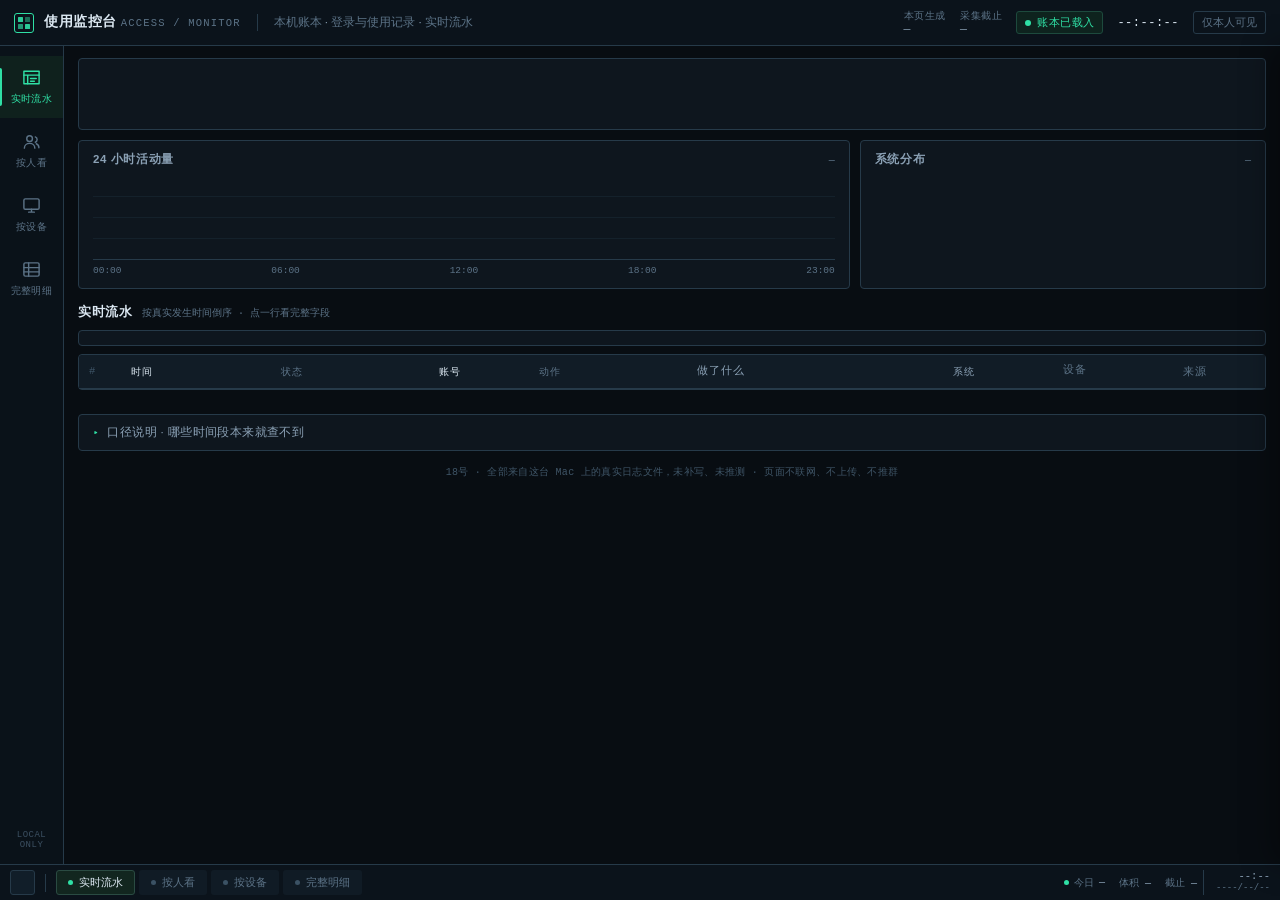
==== commit b520cfd0: "feat(audit): 使用记录只统计今天 + 每小时推一版文件到企微群（含失败留痕/去重/权限降级）" ====
--- a/server/audit_report_template.html
+++ b/server/audit_report_template.html
@@ -359,7 +359,7 @@
         <li>老记录只有「哪个账号 + 什么时候」；2026-11-13 起库存查询新增「做了什么」（搜了什么词、查了哪个串码）。</li>
         <li>请求经隧道转进 Mac，真实来源地址一律是 127.0.0.1，<b>看不到是谁的手机、在哪个地方</b>；设备备注只存在本机浏览器里。</li>
         <li>标「延迟补报」的条目：真实发生时间按手机当时那一刻算，Mac 是后来才收到的，两个时间都列出来了。</li>
-        <li><b>本页默认只装最近 30 天</b>，更早的记录一条没删，全在这台 Mac 的日志文件里，可以单独导一份。</li>
+        <li><b>本页只装今天（00:00 起）的记录</b>。以前的记录一条没删，还留在这台 Mac 的日志文件里，需要时可以单独导一份。</li>
       </ul>
       <div class="okline">✅ 从 2026-11-13 起记：登录 / 输错密码 / 退出 / 打开页面，库存查询再记<b>搜了什么、查了哪个串码</b>。<b>不记密码、不记库存数值</b>；登录本身仍不联网，断网照样能进。</div>
     </div>
@@ -378,7 +378,7 @@
     <button class="tbbtn" data-view="detail"><i></i>完整明细</button>
   </div>
   <div class="tray">
-    <span class="led"><i></i>账本 <em id="trayTotal">—</em></span>
+    <span class="led"><i></i>今日 <em id="trayTotal">—</em></span>
     <span>体积 <em id="traySize">—</em></span>
     <span>截止 <em id="trayLast">—</em></span>
   </div>
@@ -424,7 +424,7 @@
 }
 document.getElementById('stampGen').textContent = D.generatedAt || '—';
 document.getElementById('stampLast').textContent = D.lastAt || '—';
-document.getElementById('trayTotal').textContent = num(M.totalAll == null ? D.rows.length : M.totalAll) + ' 条';
+document.getElementById('trayTotal').textContent = num(D.rows.length) + ' 条';
 document.getElementById('traySize').textContent = M.logSize || '—';
 document.getElementById('trayLast').textContent = (D.lastAt || '').slice(5, 16) || '—';
 
@@ -457,17 +457,18 @@
 var peopleByRecent = Object.keys(pm).sort(function (a, b) { return pm[b].last > pm[a].last ? 1 : -1; });
 var todayN = D.rows.filter(function (r) { return (r.at || '').slice(0, 10) === TODAY; }).length;
 var bizN = D.rows.filter(isBiz).length;
+var okN = D.rows.filter(function (r) { return styleOf(r) === 'ok'; }).length;
 var failN = D.rows.filter(function (r) { return styleOf(r) === 'bad'; }).length;
 var devN = Object.keys(dm).length;
 
 /* 顶部指标条 */
 var METRICS = [
-  ['日志库总记录', num(M.totalAll == null ? D.rows.length : M.totalAll), '', 100, ''],
-  ['今天动作', num(todayN), '', Math.min(100, todayN / Math.max(1, D.rows.length) * 100), ''],
+  ['今天记录', num(D.rows.length), '', 100, ''],
+  ['登录成功', num(okN), '', Math.min(100, okN / Math.max(1, D.rows.length) * 100), ''],
   ['搜了 / 查了', num(bizN), '', Math.min(100, bizN / Math.max(1, D.rows.length) * 100), 'm-biz'],
+  ['输错密码', num(failN), '', Math.min(100, failN / Math.max(1, D.rows.length) * 100), 'm-warn'],
   ['涉及人数', num(peopleByCount.length), '', Math.min(100, peopleByCount.length / Math.max(1, D.rows.length) * 100), ''],
-  ['涉及设备', num(devN), '', Math.min(100, devN / Math.max(1, D.rows.length) * 100), ''],
-  ['输错密码', num(failN), '', Math.min(100, failN / Math.max(1, D.rows.length) * 100), 'm-warn']
+  ['涉及设备', num(devN), '', Math.min(100, devN / Math.max(1, D.rows.length) * 100), '']
 ];
 document.getElementById('metrics').innerHTML = METRICS.map(function (m) {
   return '<div class="metric ' + m[4] + '"><span class="lab">' + esc(m[0]) + '</span>' +
@@ -552,7 +553,7 @@
       '<td class="c-src"><span class="tag ' + srcTag(r) + '">' + esc(r.src) + '</span></td></tr>';
   }).join('') || '<tr><td colspan="9" class="empty">这个筛选下暂无记录</td></tr>';
   document.getElementById('liveFoot').innerHTML = '显示前 <b>' + num(shown.length) + '</b> 笔 / 筛选后 <b>' +
-    num(rows.length) + '</b> 笔 / 本页共 <b>' + num(D.rows.length) + '</b> 笔' +
+    num(rows.length) + '</b> 笔 / 今日共 <b>' + num(D.rows.length) + '</b> 笔' +
     (st.person ? ' · 只看 ' + esc(st.person) : '') + ' · 完整清单见「完整明细」';
 }
 function renderDetail() {
@@ -572,8 +573,8 @@
       '<td class="c-note">' + (r.dev && nm(r.dev) ? '<b>' + esc(nm(r.dev)) + '</b>' : '—') + '</td>' +
       '<td class="c-ua muted">' + esc(short(r.ua, 44)) + '</td></tr>';
   }).join('') || '<tr><td colspan="12" class="empty">这个筛选下暂无记录</td></tr>';
-  document.getElementById('detailFoot').innerHTML = '当前显示 <b>' + num(rows.length) + '</b> 条 / 本页共 <b>' +
-    num(D.rows.length) + '</b> 条 · 日志最早一笔 ' + esc(M.earliestAll || '—');
+  document.getElementById('detailFoot').innerHTML = '当前显示 <b>' + num(rows.length) + '</b> 条 / 今日共 <b>' +
+    num(D.rows.length) + '</b> 条 · 口径：只统计今天（00:00 起）';
 }
 function renderBoth() { renderLive(); renderDetail(); }
 
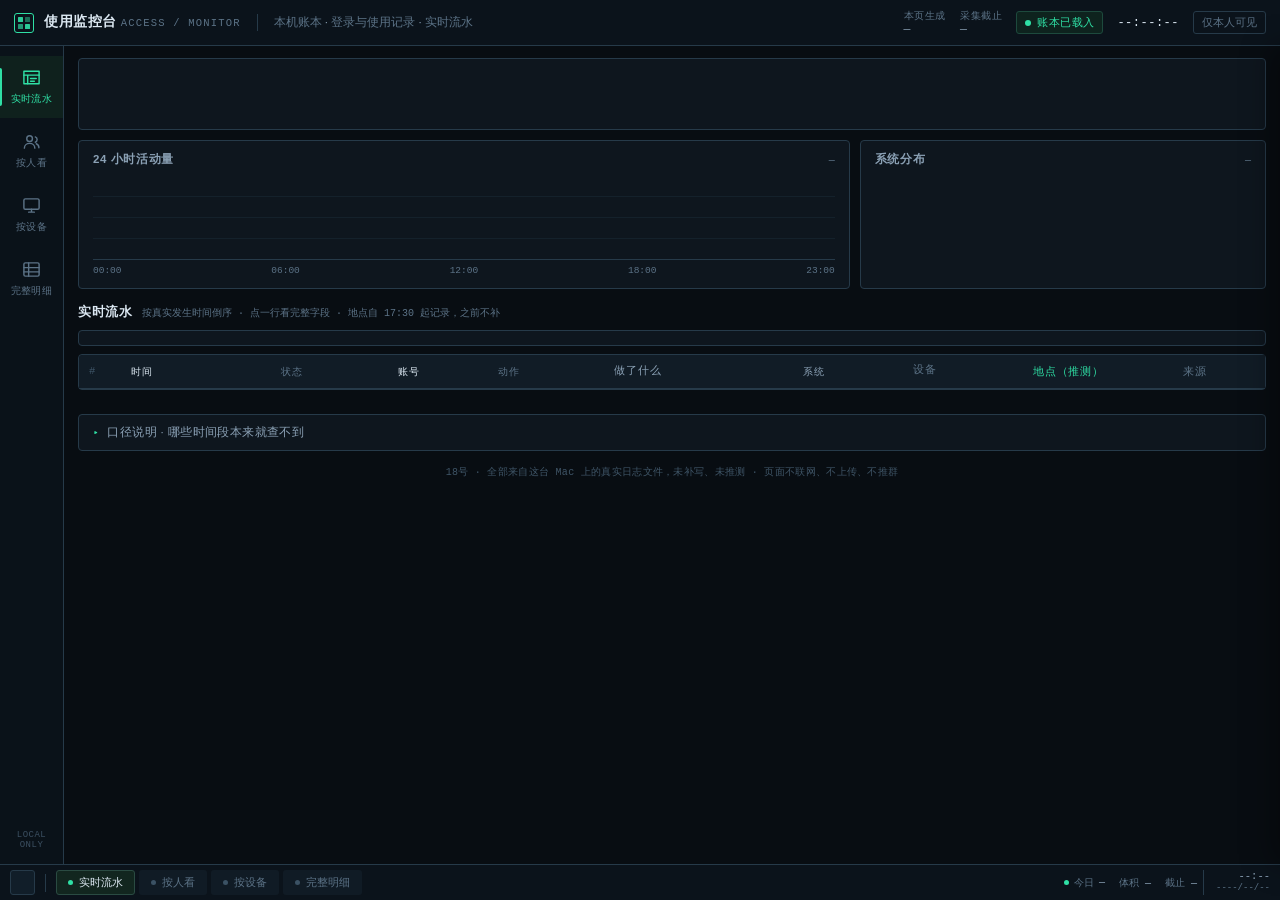
==== commit e9723b49: "feat(audit): 留痕新增真实上网地址与按IP库推测的归属地，老记录不回填、查不到不猜" ====
--- a/server/audit_report_template.html
+++ b/server/audit_report_template.html
@@ -131,6 +131,8 @@
 .grid .c-sys{color:var(--ink2);width:110px}
 .grid .c-dev{color:var(--ink3);font-family:var(--mono);font-size:10.5px;width:120px}
 .grid .c-src{color:var(--ink3);font-size:11px;width:92px}
+.grid .c-loc{color:var(--ok);font-size:11px;width:150px}
+.grid .c-ip{color:var(--ink3);font-family:var(--mono);font-size:10.5px;width:120px}
 .grid .muted{color:var(--ink3)}
 .dot{display:inline-block;width:7px;height:7px;border-radius:50%;background:#3b5264;vertical-align:middle}
 .dot.s-ok{background:var(--ok);box-shadow:0 0 0 3px rgba(47,224,165,.12)}
@@ -246,7 +248,7 @@
   .grid{font-size:11.5px}
   .grid thead th{padding:7px 7px;font-size:9.5px}
   .grid tbody td{padding:6px 7px;max-width:180px}
-  .grid .c-num,.grid .c-dev,.grid .c-src,.grid .c-sys,.grid .c-store,.grid .c-ua,.grid .c-note,.grid .c-recv{display:none}
+  .grid .c-num,.grid .c-dev,.grid .c-src,.grid .c-sys,.grid .c-store,.grid .c-ua,.grid .c-note,.grid .c-recv,.grid .c-loc,.grid .c-ip{display:none}
   .grid .c-time{width:74px;font-size:10.5px}
   .grid .c-time em{display:none}
   .grid .c-acct{width:auto}
@@ -308,12 +310,12 @@
   </div>
 
   <section class="view" id="v-live" data-k="live">
-    <div class="secbar"><h2>实时流水</h2><span class="hint">按真实发生时间倒序 · 点一行看完整字段</span></div>
+    <div class="secbar"><h2>实时流水</h2><span class="hint">按真实发生时间倒序 · 点一行看完整字段 · 地点自 17:30 起记录，之前不补</span></div>
     <div class="toolbar" id="toolbarLive"></div>
     <div class="tablewrap"><table class="grid">
       <thead><tr>
         <th class="c-num">#</th><th class="c-time">时间</th><th>状态</th><th class="c-acct">账号</th>
-        <th>动作</th><th class="c-info">做了什么</th><th class="c-sys">系统</th><th class="c-dev">设备</th><th class="c-src">来源</th>
+        <th>动作</th><th class="c-info">做了什么</th><th class="c-sys">系统</th><th class="c-dev">设备</th><th class="c-loc">地点（推测）</th><th class="c-src">来源</th>
       </tr></thead><tbody id="liveRows"></tbody>
     </table></div>
     <div class="footline" id="liveFoot"></div>
@@ -344,6 +346,7 @@
       <thead><tr><th class="c-num">#</th><th class="c-time">真实发生时间</th><th class="c-recv">本机收到</th>
         <th class="c-src">来源</th><th class="c-sys">系统</th><th class="c-acct">账号</th><th>动作</th>
         <th class="c-info">做了什么</th><th class="c-store">门店</th><th class="c-dev">设备</th>
+        <th class="c-ip">上网地址</th><th class="c-loc">地点（推测）</th>
         <th class="c-note">备注</th><th class="c-ua">设备大概样子</th></tr></thead>
       <tbody id="detailRows"></tbody>
     </table></div>
@@ -357,11 +360,12 @@
         <li><b>库存查询</b>在「新版留痕」开始之前，登录是网页自己认的，<b>一条记录都没有</b>，历史补不回来。</li>
         <li><b>数据看板</b> 2026-11-12 21:44 改成不联网登录之后，到「新版留痕」开始之前也是空的。</li>
         <li>老记录只有「哪个账号 + 什么时候」；2026-11-13 起库存查询新增「做了什么」（搜了什么词、查了哪个串码）。</li>
-        <li>请求经隧道转进 Mac，真实来源地址一律是 127.0.0.1，<b>看不到是谁的手机、在哪个地方</b>；设备备注只存在本机浏览器里。</li>
+        <li><b>17:30 起新增「上网地址 + 地点」</b>：隧道虽然把连接地址变成 127.0.0.1，但会把真实上网地址带过来（客户端伪造会被隧道覆盖，17:28 实测）。地点＝拿这个地址查第三方 IP 库得到的<b>推测归属地（省/市/区）</b>，<b>不是手机 GPS 精确定位、不是门牌号</b>；查不到显示「未查到」，绝不猜。</li>
+        <li><b>17:30 之前的记录没有这个字段</b>，一律显示「未记录」，不回填、不补造。设备备注只存在本机浏览器里。</li>
         <li>标「延迟补报」的条目：真实发生时间按手机当时那一刻算，Mac 是后来才收到的，两个时间都列出来了。</li>
         <li><b>本页只装今天（00:00 起）的记录</b>。以前的记录一条没删，还留在这台 Mac 的日志文件里，需要时可以单独导一份。</li>
       </ul>
-      <div class="okline">✅ 从 2026-11-13 起记：登录 / 输错密码 / 退出 / 打开页面，库存查询再记<b>搜了什么、查了哪个串码</b>。<b>不记密码、不记库存数值</b>；登录本身仍不联网，断网照样能进。</div>
+      <div class="okline">✅ 从 2026-11-13 起记：登录 / 输错密码 / 退出 / 打开页面，库存查询再记<b>搜了什么、查了哪个串码</b>；<b>17:30 起</b>再记<b>上网地址与推测归属地</b>。<b>不记密码、不记库存数值、不取手机 GPS</b>；登录本身仍不联网，断网照样能进。</div>
     </div>
   </details>
   <div class="pagefoot">18号 · 全部来自这台 Mac 上的真实日志文件，未补写、未推测 · 页面不联网、不上传、不推群</div>
@@ -529,7 +533,8 @@
     if (st.person && r.acct !== st.person) return false;
     if (cut && r.at !== '-' && r.at < cut) return false;
     if (q) {
-      var hay = [r.at, r.src, sysName(r.sys), r.acct, r.act, r.info, r.store, r.dev, r.ua, nm(r.dev)].join(' ').toLowerCase();
+      var hay = [r.at, r.src, sysName(r.sys), r.acct, r.act, r.info, r.store, r.dev, r.ua,
+                 r.ip, r.loc, nm(r.dev)].join(' ').toLowerCase();
       if (hay.indexOf(q) < 0) return false;
     }
     return true;
@@ -537,6 +542,12 @@
 }
 function timeCell(r) {
   return '<span class="mono c-time"><em>' + esc((r.at || '').slice(5, 10)) + '</em>' + esc((r.at || '').slice(11) || '—') + '</span>';
+}
+/* 地点只按「上网地址查库推测」；老记录没这个字段、查不到就是查不到，都不猜 */
+function locCell(r) {
+  if (!r.ip) return '<span class="muted">未记录</span>';
+  if (!r.loc) return '<span class="muted">未查到</span>';
+  return esc(r.loc);
 }
 function renderLive() {
   var rows = rowsOf(), shown = rows.slice(0, 200);
@@ -550,8 +561,9 @@
       '<td class="c-info">' + esc(r.info || '—') + '</td>' +
       '<td class="c-sys">' + esc(sysName(r.sys)) + '</td>' +
       '<td class="c-dev">' + (r.dev ? esc(nm(r.dev) || r.dev.slice(0, 14)) : '—') + '</td>' +
+      '<td class="c-loc">' + locCell(r) + '</td>' +
       '<td class="c-src"><span class="tag ' + srcTag(r) + '">' + esc(r.src) + '</span></td></tr>';
-  }).join('') || '<tr><td colspan="9" class="empty">这个筛选下暂无记录</td></tr>';
+  }).join('') || '<tr><td colspan="10" class="empty">这个筛选下暂无记录</td></tr>';
   document.getElementById('liveFoot').innerHTML = '显示前 <b>' + num(shown.length) + '</b> 笔 / 筛选后 <b>' +
     num(rows.length) + '</b> 笔 / 今日共 <b>' + num(D.rows.length) + '</b> 笔' +
     (st.person ? ' · 只看 ' + esc(st.person) : '') + ' · 完整清单见「完整明细」';
@@ -570,9 +582,11 @@
       '<td class="c-info">' + esc(r.info || '—') + '</td>' +
       '<td class="c-store">' + esc(r.store || '—') + '</td>' +
       '<td class="c-dev">' + (r.dev ? esc(short(r.dev, 16)) : '—') + '</td>' +
+      '<td class="c-ip">' + esc(r.ip || '—') + '</td>' +
+      '<td class="c-loc">' + locCell(r) + '</td>' +
       '<td class="c-note">' + (r.dev && nm(r.dev) ? '<b>' + esc(nm(r.dev)) + '</b>' : '—') + '</td>' +
       '<td class="c-ua muted">' + esc(short(r.ua, 44)) + '</td></tr>';
-  }).join('') || '<tr><td colspan="12" class="empty">这个筛选下暂无记录</td></tr>';
+  }).join('') || '<tr><td colspan="14" class="empty">这个筛选下暂无记录</td></tr>';
   document.getElementById('detailFoot').innerHTML = '当前显示 <b>' + num(rows.length) + '</b> 条 / 今日共 <b>' +
     num(D.rows.length) + '</b> 条 · 口径：只统计今天（00:00 起）';
 }
@@ -671,9 +685,13 @@
     dl('做了什么', esc(r.info || '—'), true) + dl('门店', esc(r.store || '—')) +
     dl('设备编号', esc(r.dev || '—'), true) + dl('设备备注', esc(nm(r.dev) || '—')) +
     dl('设备大概样子', esc(r.ua || '—')) +
+    dl('上网地址', esc(r.ip || '未记录'), true) +
+    dl('地点（按上网地址推测）', r.loc ? esc(r.loc) :
+       (r.ip ? '<span class="tag s-warn">未查到</span>' : '<span class="muted">未记录</span>')) +
     dl('是否延迟补报', r.delay ? '<span class="tag s-warn">是 · 手机当时记的时间，本机后来才收到</span>' : '否');
-  h += '<div class="drawer-note">这条记录来自本机日志文件，没有补写、没有推测。本页生成 ' +
-    esc(D.generatedAt) + '，库里最后一笔 ' + esc(D.lastAt) + '。</div>';
+  h += '<div class="drawer-note">时间 / 账号 / 动作 / 设备编号来自本机日志，没有补写。' +
+    '地点是按上网地址查第三方库推测的<b>归属地</b>，不是设备精确定位，也不是门牌号；' +
+    '查不到就写「未查到」，不猜。本页生成 ' + esc(D.generatedAt) + '，库里最后一笔 ' + esc(D.lastAt) + '。</div>';
   document.getElementById('drawerBody').innerHTML = h;
   drawer.classList.add('on');
 }
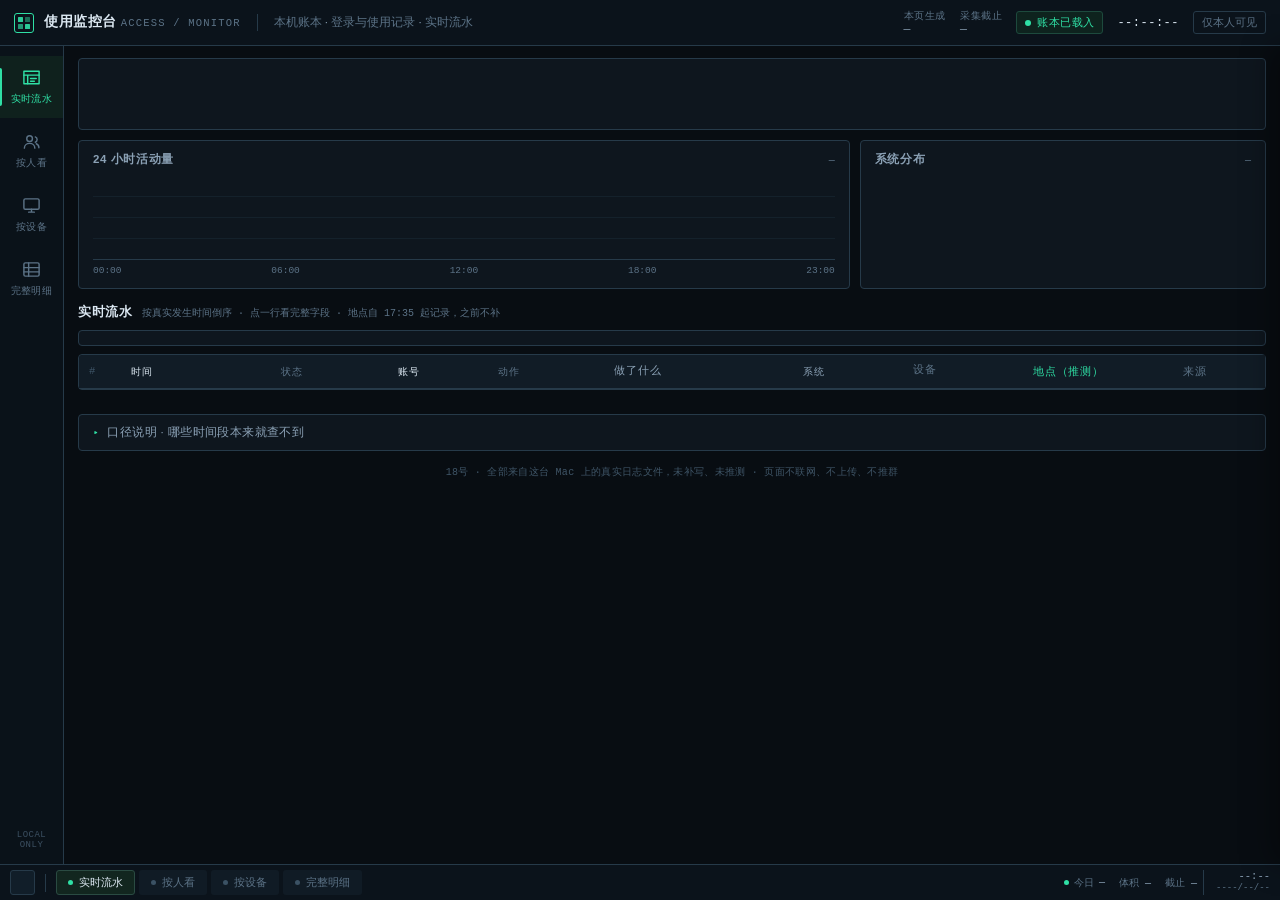
==== commit 1d8b7e1a: "docs(audit): 口径说明统一按真实生效时刻 17:35" ====
--- a/server/audit_report_template.html
+++ b/server/audit_report_template.html
@@ -310,7 +310,7 @@
   </div>
 
   <section class="view" id="v-live" data-k="live">
-    <div class="secbar"><h2>实时流水</h2><span class="hint">按真实发生时间倒序 · 点一行看完整字段 · 地点自 17:30 起记录，之前不补</span></div>
+    <div class="secbar"><h2>实时流水</h2><span class="hint">按真实发生时间倒序 · 点一行看完整字段 · 地点自 17:35 起记录，之前不补</span></div>
     <div class="toolbar" id="toolbarLive"></div>
     <div class="tablewrap"><table class="grid">
       <thead><tr>
@@ -360,12 +360,12 @@
         <li><b>库存查询</b>在「新版留痕」开始之前，登录是网页自己认的，<b>一条记录都没有</b>，历史补不回来。</li>
         <li><b>数据看板</b> 2026-11-12 21:44 改成不联网登录之后，到「新版留痕」开始之前也是空的。</li>
         <li>老记录只有「哪个账号 + 什么时候」；2026-11-13 起库存查询新增「做了什么」（搜了什么词、查了哪个串码）。</li>
-        <li><b>17:30 起新增「上网地址 + 地点」</b>：隧道虽然把连接地址变成 127.0.0.1，但会把真实上网地址带过来（客户端伪造会被隧道覆盖，17:28 实测）。地点＝拿这个地址查第三方 IP 库得到的<b>推测归属地（省/市/区）</b>，<b>不是手机 GPS 精确定位、不是门牌号</b>；查不到显示「未查到」，绝不猜。</li>
-        <li><b>17:30 之前的记录没有这个字段</b>，一律显示「未记录」，不回填、不补造。设备备注只存在本机浏览器里。</li>
+        <li><b>17:35 起新增「上网地址 + 地点」</b>：隧道虽然把连接地址变成 127.0.0.1，但会把真实上网地址带过来（客户端伪造会被隧道覆盖，17:28 实测）。地点＝拿这个地址查第三方 IP 库得到的<b>推测归属地（省/市/区）</b>，<b>不是手机 GPS 精确定位、不是门牌号</b>；查不到显示「未查到」，绝不猜。</li>
+        <li><b>17:35 之前的记录没有这个字段</b>，一律显示「未记录」，不回填、不补造。设备备注只存在本机浏览器里。</li>
         <li>标「延迟补报」的条目：真实发生时间按手机当时那一刻算，Mac 是后来才收到的，两个时间都列出来了。</li>
         <li><b>本页只装今天（00:00 起）的记录</b>。以前的记录一条没删，还留在这台 Mac 的日志文件里，需要时可以单独导一份。</li>
       </ul>
-      <div class="okline">✅ 从 2026-11-13 起记：登录 / 输错密码 / 退出 / 打开页面，库存查询再记<b>搜了什么、查了哪个串码</b>；<b>17:30 起</b>再记<b>上网地址与推测归属地</b>。<b>不记密码、不记库存数值、不取手机 GPS</b>；登录本身仍不联网，断网照样能进。</div>
+      <div class="okline">✅ 从 2026-11-13 起记：登录 / 输错密码 / 退出 / 打开页面，库存查询再记<b>搜了什么、查了哪个串码</b>；<b>17:35 起</b>再记<b>上网地址与推测归属地</b>。<b>不记密码、不记库存数值、不取手机 GPS</b>；登录本身仍不联网，断网照样能进。</div>
     </div>
   </details>
   <div class="pagefoot">18号 · 全部来自这台 Mac 上的真实日志文件，未补写、未推测 · 页面不联网、不上传、不推群</div>
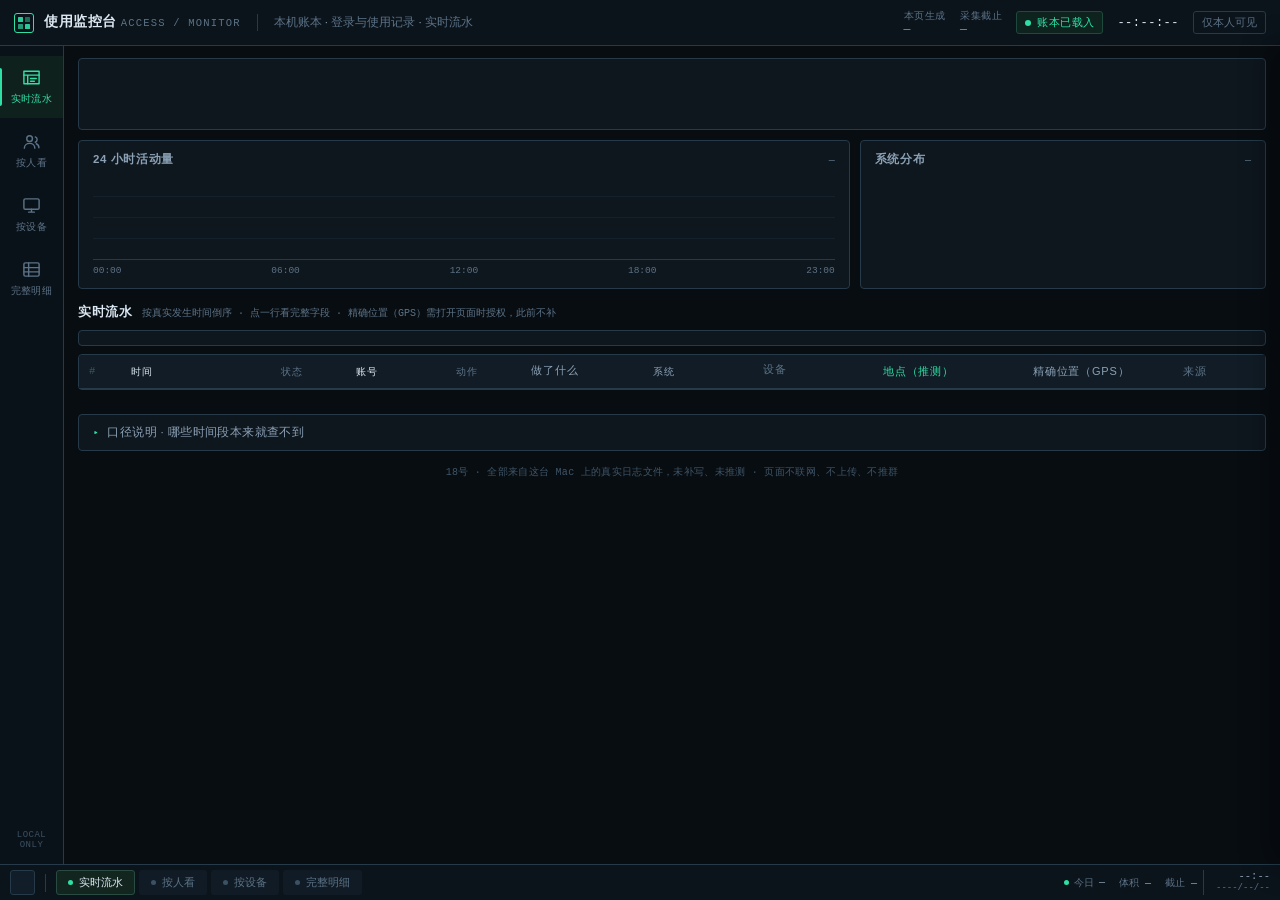
==== commit da807ba3: "feat(audit): 留痕新增 GPS 精确位置（门店判定+街道级定位码），前端首次打开请求定位授权；清单页加精确位置列与抽屉字段" ====
--- a/server/audit_report_template.html
+++ b/server/audit_report_template.html
@@ -132,6 +132,7 @@
 .grid .c-dev{color:var(--ink3);font-family:var(--mono);font-size:10.5px;width:120px}
 .grid .c-src{color:var(--ink3);font-size:11px;width:92px}
 .grid .c-loc{color:var(--ok);font-size:11px;width:150px}
+.grid .c-geo{color:var(--ink2);font-size:11px;width:150px}
 .grid .c-ip{color:var(--ink3);font-family:var(--mono);font-size:10.5px;width:120px}
 .grid .muted{color:var(--ink3)}
 .dot{display:inline-block;width:7px;height:7px;border-radius:50%;background:#3b5264;vertical-align:middle}
@@ -199,7 +200,7 @@
 .drawer-x{border:1px solid var(--line2);background:#101d28;color:var(--ink2);width:22px;height:22px;
   border-radius:3px;font-size:13px;line-height:1;padding:0}
 .drawer-x:hover{color:var(--ink);border-color:var(--ink3)}
-.drawer-b{overflow:auto;padding:12px 14px 20px}
+.drawer-b{flex:1;min-height:0;overflow:auto;padding:12px 14px 20px}
 .dl{display:grid;grid-template-columns:88px minmax(0,1fr);gap:0;border-bottom:1px solid #162430;padding:9px 0}
 .dl dt{font-size:10.5px;color:var(--ink3);letter-spacing:.4px}
 .dl dd{margin:0;font-size:12px;color:var(--ink);word-break:break-all;line-height:1.55}
@@ -310,12 +311,12 @@
   </div>
 
   <section class="view" id="v-live" data-k="live">
-    <div class="secbar"><h2>实时流水</h2><span class="hint">按真实发生时间倒序 · 点一行看完整字段 · 地点自 17:35 起记录，之前不补</span></div>
+    <div class="secbar"><h2>实时流水</h2><span class="hint">按真实发生时间倒序 · 点一行看完整字段 · 精确位置（GPS）需打开页面时授权，此前不补</span></div>
     <div class="toolbar" id="toolbarLive"></div>
     <div class="tablewrap"><table class="grid">
       <thead><tr>
         <th class="c-num">#</th><th class="c-time">时间</th><th>状态</th><th class="c-acct">账号</th>
-        <th>动作</th><th class="c-info">做了什么</th><th class="c-sys">系统</th><th class="c-dev">设备</th><th class="c-loc">地点（推测）</th><th class="c-src">来源</th>
+        <th>动作</th><th class="c-info">做了什么</th><th class="c-sys">系统</th><th class="c-dev">设备</th><th class="c-loc">地点（推测）</th><th class="c-geo">精确位置（GPS）</th><th class="c-src">来源</th>
       </tr></thead><tbody id="liveRows"></tbody>
     </table></div>
     <div class="footline" id="liveFoot"></div>
@@ -346,7 +347,7 @@
       <thead><tr><th class="c-num">#</th><th class="c-time">真实发生时间</th><th class="c-recv">本机收到</th>
         <th class="c-src">来源</th><th class="c-sys">系统</th><th class="c-acct">账号</th><th>动作</th>
         <th class="c-info">做了什么</th><th class="c-store">门店</th><th class="c-dev">设备</th>
-        <th class="c-ip">上网地址</th><th class="c-loc">地点（推测）</th>
+        <th class="c-ip">上网地址</th><th class="c-loc">地点（推测）</th><th class="c-geo">精确位置（GPS）</th>
         <th class="c-note">备注</th><th class="c-ua">设备大概样子</th></tr></thead>
       <tbody id="detailRows"></tbody>
     </table></div>
@@ -361,11 +362,12 @@
         <li><b>数据看板</b> 2026-11-12 21:44 改成不联网登录之后，到「新版留痕」开始之前也是空的。</li>
         <li>老记录只有「哪个账号 + 什么时候」；2026-11-13 起库存查询新增「做了什么」（搜了什么词、查了哪个串码）。</li>
         <li><b>17:35 起新增「上网地址 + 地点」</b>：隧道虽然把连接地址变成 127.0.0.1，但会把真实上网地址带过来（客户端伪造会被隧道覆盖，17:28 实测）。地点＝拿这个地址查第三方 IP 库得到的<b>推测归属地（省/市/区）</b>，<b>不是手机 GPS 精确定位、不是门牌号</b>；查不到显示「未查到」，绝不猜。</li>
-        <li><b>17:35 之前的记录没有这个字段</b>，一律显示「未记录」，不回填、不补造。设备备注只存在本机浏览器里。</li>
+        <li><b>本页更新起新增「精确位置（GPS）」</b>：第一次打开看板 / 库存查询，浏览器会请你<b>允许获取位置</b>（你点头才记，拒绝就显示「未记录」）。它记录你当时在<b>哪家店</b>（按到门店坐标的距离判定，300 米内算在店）以及<b>街道级定位码</b>（约 14 米精度，可贴进地图看具体位置）。这不是门牌号，但比「哪个区」精确得多；此前记录不回填。</li>
+        <li><b>17:35 之前的记录没有「上网地址 / 地点」字段</b>，一律显示「未记录」，不回填、不补造。设备备注只存在本机浏览器里。</li>
         <li>标「延迟补报」的条目：真实发生时间按手机当时那一刻算，Mac 是后来才收到的，两个时间都列出来了。</li>
         <li><b>本页只装今天（00:00 起）的记录</b>。以前的记录一条没删，还留在这台 Mac 的日志文件里，需要时可以单独导一份。</li>
       </ul>
-      <div class="okline">✅ 从 2026-11-13 起记：登录 / 输错密码 / 退出 / 打开页面，库存查询再记<b>搜了什么、查了哪个串码</b>；<b>17:35 起</b>再记<b>上网地址与推测归属地</b>。<b>不记密码、不记库存数值、不取手机 GPS</b>；登录本身仍不联网，断网照样能进。</div>
+      <div class="okline">✅ 本页更新后：登录 / 输错密码 / 退出 / 打开页面、库存查询的<b>搜了什么、查了哪个串码</b>都记；<b>上网地址、推测归属地、以及你授权后的 GPS 精确位置（在哪家店 + 街道级定位码）</b>也都记。<b>不记密码、不记库存数值</b>；定位只在你允许时才取，登录本身仍不联网，断网照样能进。</div>
     </div>
   </details>
   <div class="pagefoot">18号 · 全部来自这台 Mac 上的真实日志文件，未补写、未推测 · 页面不联网、不上传、不推群</div>
@@ -534,7 +536,7 @@
     if (cut && r.at !== '-' && r.at < cut) return false;
     if (q) {
       var hay = [r.at, r.src, sysName(r.sys), r.acct, r.act, r.info, r.store, r.dev, r.ua,
-                 r.ip, r.loc, nm(r.dev)].join(' ').toLowerCase();
+                 r.ip, r.loc, r.geo, r.geo_addr, nm(r.dev)].join(' ').toLowerCase();
       if (hay.indexOf(q) < 0) return false;
     }
     return true;
@@ -548,6 +550,13 @@
   if (!r.ip) return '<span class="muted">未记录</span>';
   if (!r.loc) return '<span class="muted">未查到</span>';
   return esc(r.loc);
+}
+/* 精确位置（GPS）：在店=绿，店外/拒绝=黄；没开定位=未记录 */
+function geoCell(r) {
+  if (r.geo === '拒绝授权') return '<span class="tag s-warn">拒绝授权</span>';
+  if (!r.geo) return '<span class="muted">未记录</span>';
+  var instore = r.geo.indexOf('在店') === 0;
+  return '<span class="tag ' + (instore ? 's-ok' : 's-warn') + '">' + esc(r.geo) + '</span>';
 }
 function renderLive() {
   var rows = rowsOf(), shown = rows.slice(0, 200);
@@ -562,8 +571,9 @@
       '<td class="c-sys">' + esc(sysName(r.sys)) + '</td>' +
       '<td class="c-dev">' + (r.dev ? esc(nm(r.dev) || r.dev.slice(0, 14)) : '—') + '</td>' +
       '<td class="c-loc">' + locCell(r) + '</td>' +
+      '<td class="c-geo">' + geoCell(r) + '</td>' +
       '<td class="c-src"><span class="tag ' + srcTag(r) + '">' + esc(r.src) + '</span></td></tr>';
-  }).join('') || '<tr><td colspan="10" class="empty">这个筛选下暂无记录</td></tr>';
+  }).join('') || '<tr><td colspan="11" class="empty">这个筛选下暂无记录</td></tr>';
   document.getElementById('liveFoot').innerHTML = '显示前 <b>' + num(shown.length) + '</b> 笔 / 筛选后 <b>' +
     num(rows.length) + '</b> 笔 / 今日共 <b>' + num(D.rows.length) + '</b> 笔' +
     (st.person ? ' · 只看 ' + esc(st.person) : '') + ' · 完整清单见「完整明细」';
@@ -584,9 +594,10 @@
       '<td class="c-dev">' + (r.dev ? esc(short(r.dev, 16)) : '—') + '</td>' +
       '<td class="c-ip">' + esc(r.ip || '—') + '</td>' +
       '<td class="c-loc">' + locCell(r) + '</td>' +
+      '<td class="c-geo">' + geoCell(r) + '</td>' +
       '<td class="c-note">' + (r.dev && nm(r.dev) ? '<b>' + esc(nm(r.dev)) + '</b>' : '—') + '</td>' +
       '<td class="c-ua muted">' + esc(short(r.ua, 44)) + '</td></tr>';
-  }).join('') || '<tr><td colspan="14" class="empty">这个筛选下暂无记录</td></tr>';
+  }).join('') || '<tr><td colspan="15" class="empty">这个筛选下暂无记录</td></tr>';
   document.getElementById('detailFoot').innerHTML = '当前显示 <b>' + num(rows.length) + '</b> 条 / 今日共 <b>' +
     num(D.rows.length) + '</b> 条 · 口径：只统计今天（00:00 起）';
 }
@@ -686,12 +697,19 @@
     dl('设备编号', esc(r.dev || '—'), true) + dl('设备备注', esc(nm(r.dev) || '—')) +
     dl('设备大概样子', esc(r.ua || '—')) +
     dl('上网地址', esc(r.ip || '未记录'), true) +
-    dl('地点（按上网地址推测）', r.loc ? esc(r.loc) :
+    dl('地点（推测）', r.loc ? esc(r.loc) :
        (r.ip ? '<span class="tag s-warn">未查到</span>' : '<span class="muted">未记录</span>')) +
+    dl('精确位置（GPS）', r.geo ? esc(r.geo) :
+       (r.geo === '拒绝授权' ? '<span class="tag s-warn">拒绝授权</span>' : '<span class="muted">未记录</span>')) +
+    dl('GPS 归属地', r.geo_addr ? esc(r.geo_addr) : '<span class="muted">未记录</span>') +
+    dl('定位精度', (r.acc && r.geo) ? ('约 ' + esc(r.acc) + ' 米') : '<span class="muted">—</span>', true) +
+    dl('GPS 坐标', (r.lat && r.lng) ? esc(r.lat + ', ' + r.lng) : '<span class="muted">未记录</span>', true) +
     dl('是否延迟补报', r.delay ? '<span class="tag s-warn">是 · 手机当时记的时间，本机后来才收到</span>' : '否');
   h += '<div class="drawer-note">时间 / 账号 / 动作 / 设备编号来自本机日志，没有补写。' +
-    '地点是按上网地址查第三方库推测的<b>归属地</b>，不是设备精确定位，也不是门牌号；' +
-    '查不到就写「未查到」，不猜。本页生成 ' + esc(D.generatedAt) + '，库里最后一笔 ' + esc(D.lastAt) + '。</div>';
+    '<b>精确位置（GPS）</b>＝打开页面时你授权后记录的实时坐标：先按到门店坐标距离判定<b>在哪家店</b>，' +
+    '再按坐标查出的<b>街道级定位码</b>（约 14 米精度，可贴进地图看具体位置）；拒绝授权或未开定位显示「未记录」，老记录不回填。' +
+    '「地点（推测）」是按上网地址查库的省/市/区，与 GPS 无关。本页生成 ' + esc(D.generatedAt) +
+    '，库里最后一笔 ' + esc(D.lastAt) + '。</div>';
   document.getElementById('drawerBody').innerHTML = h;
   drawer.classList.add('on');
 }
